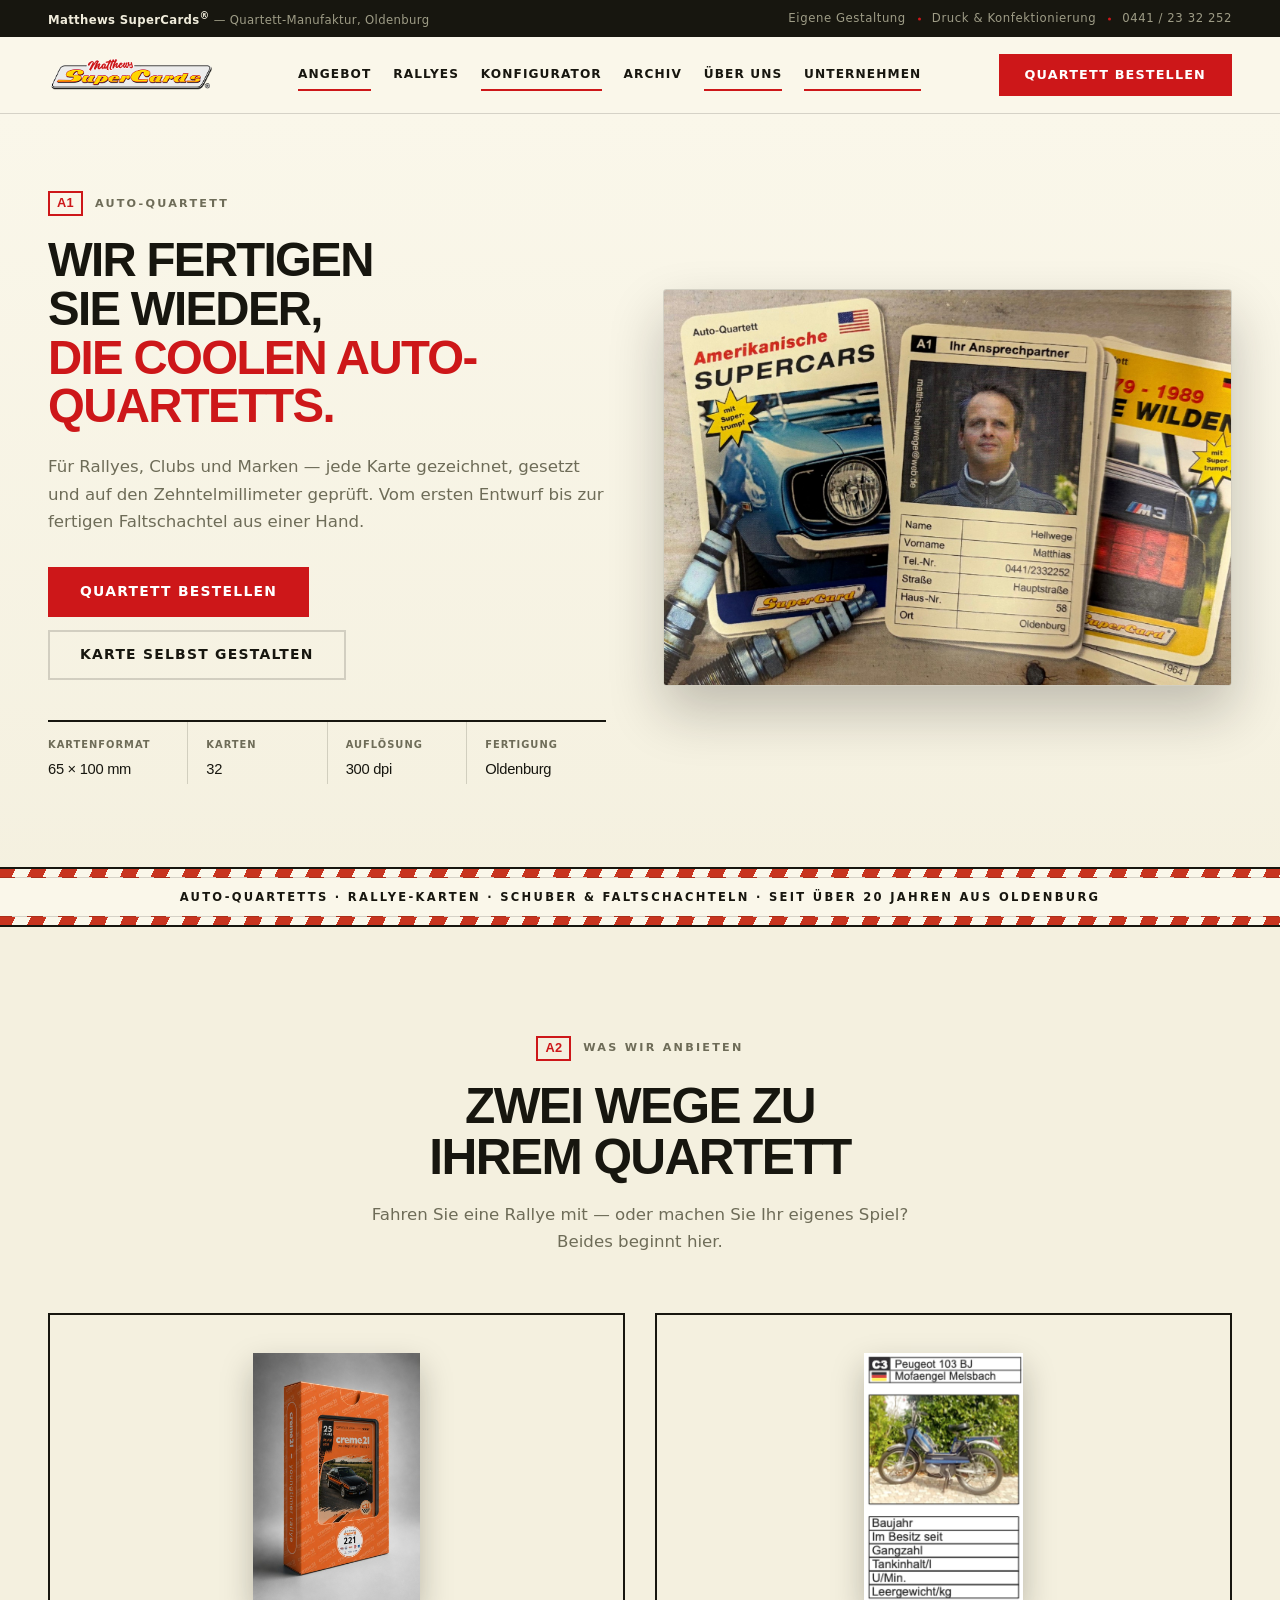
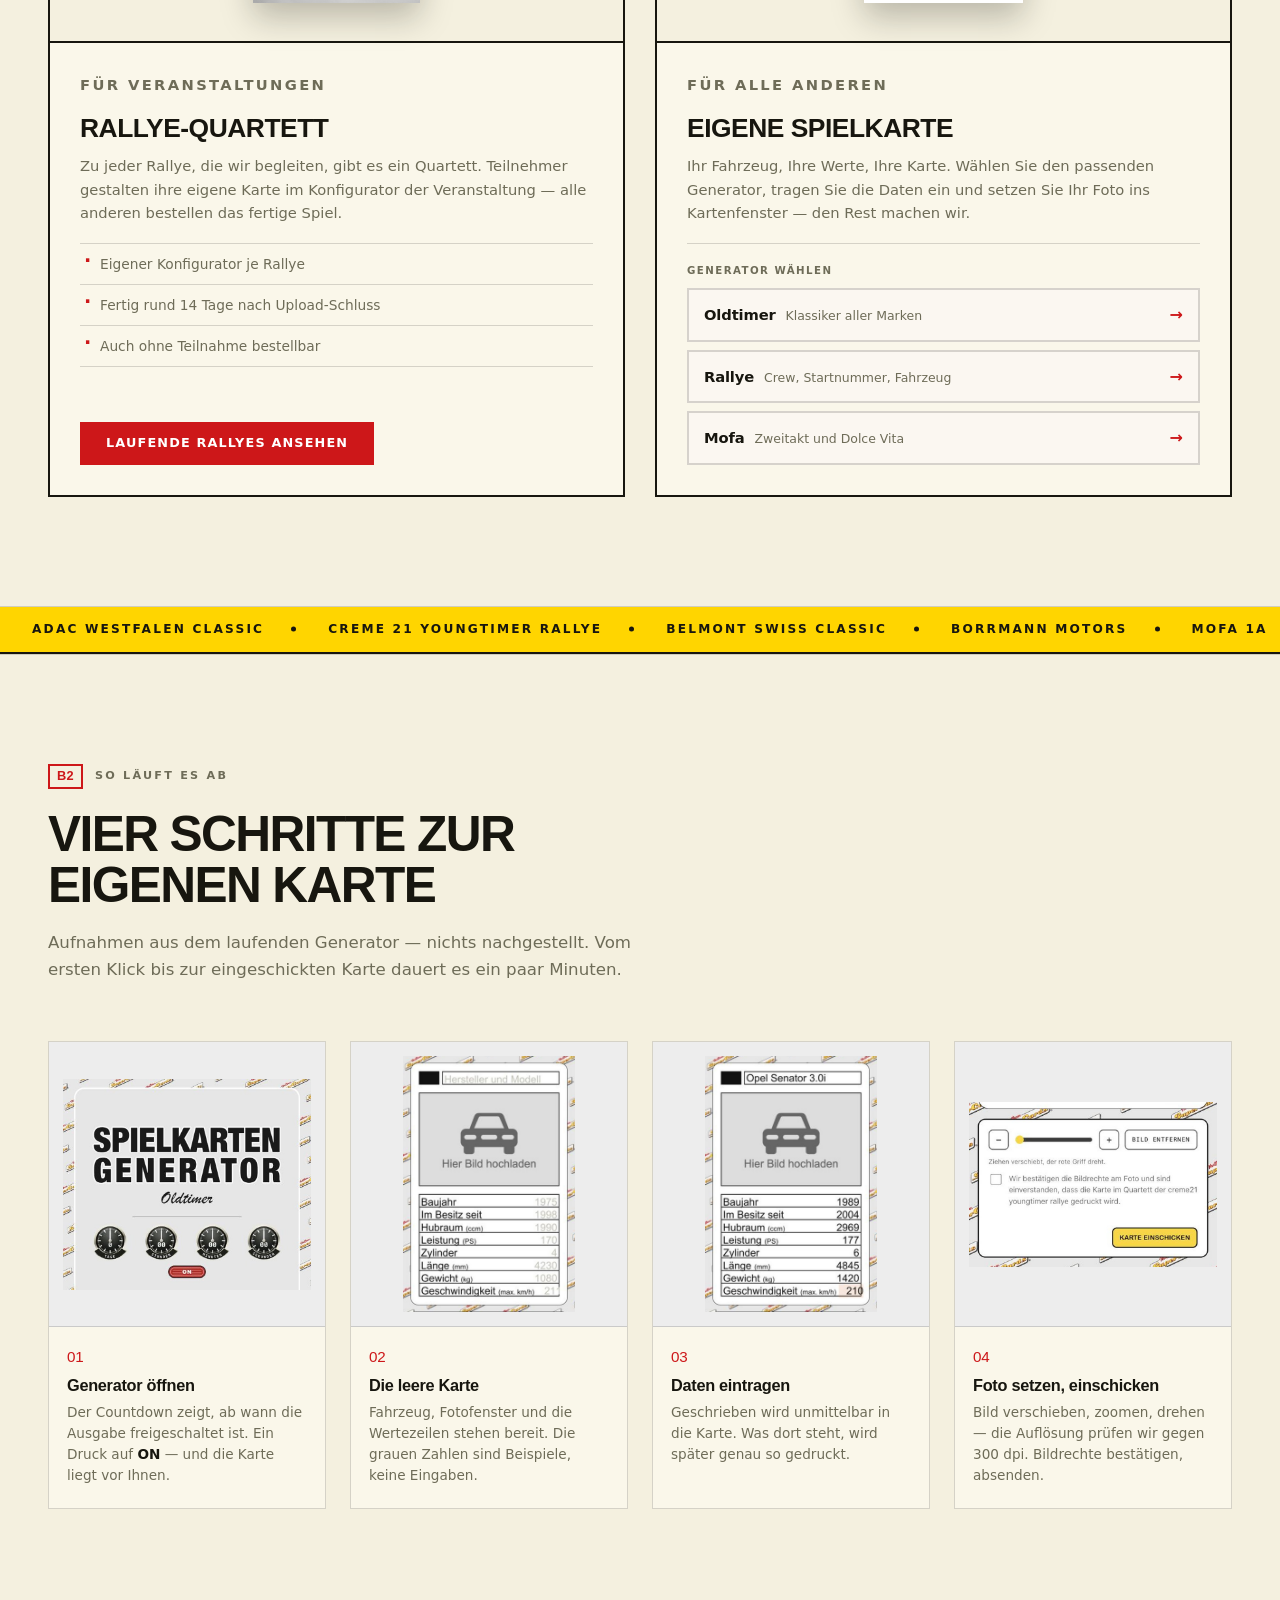
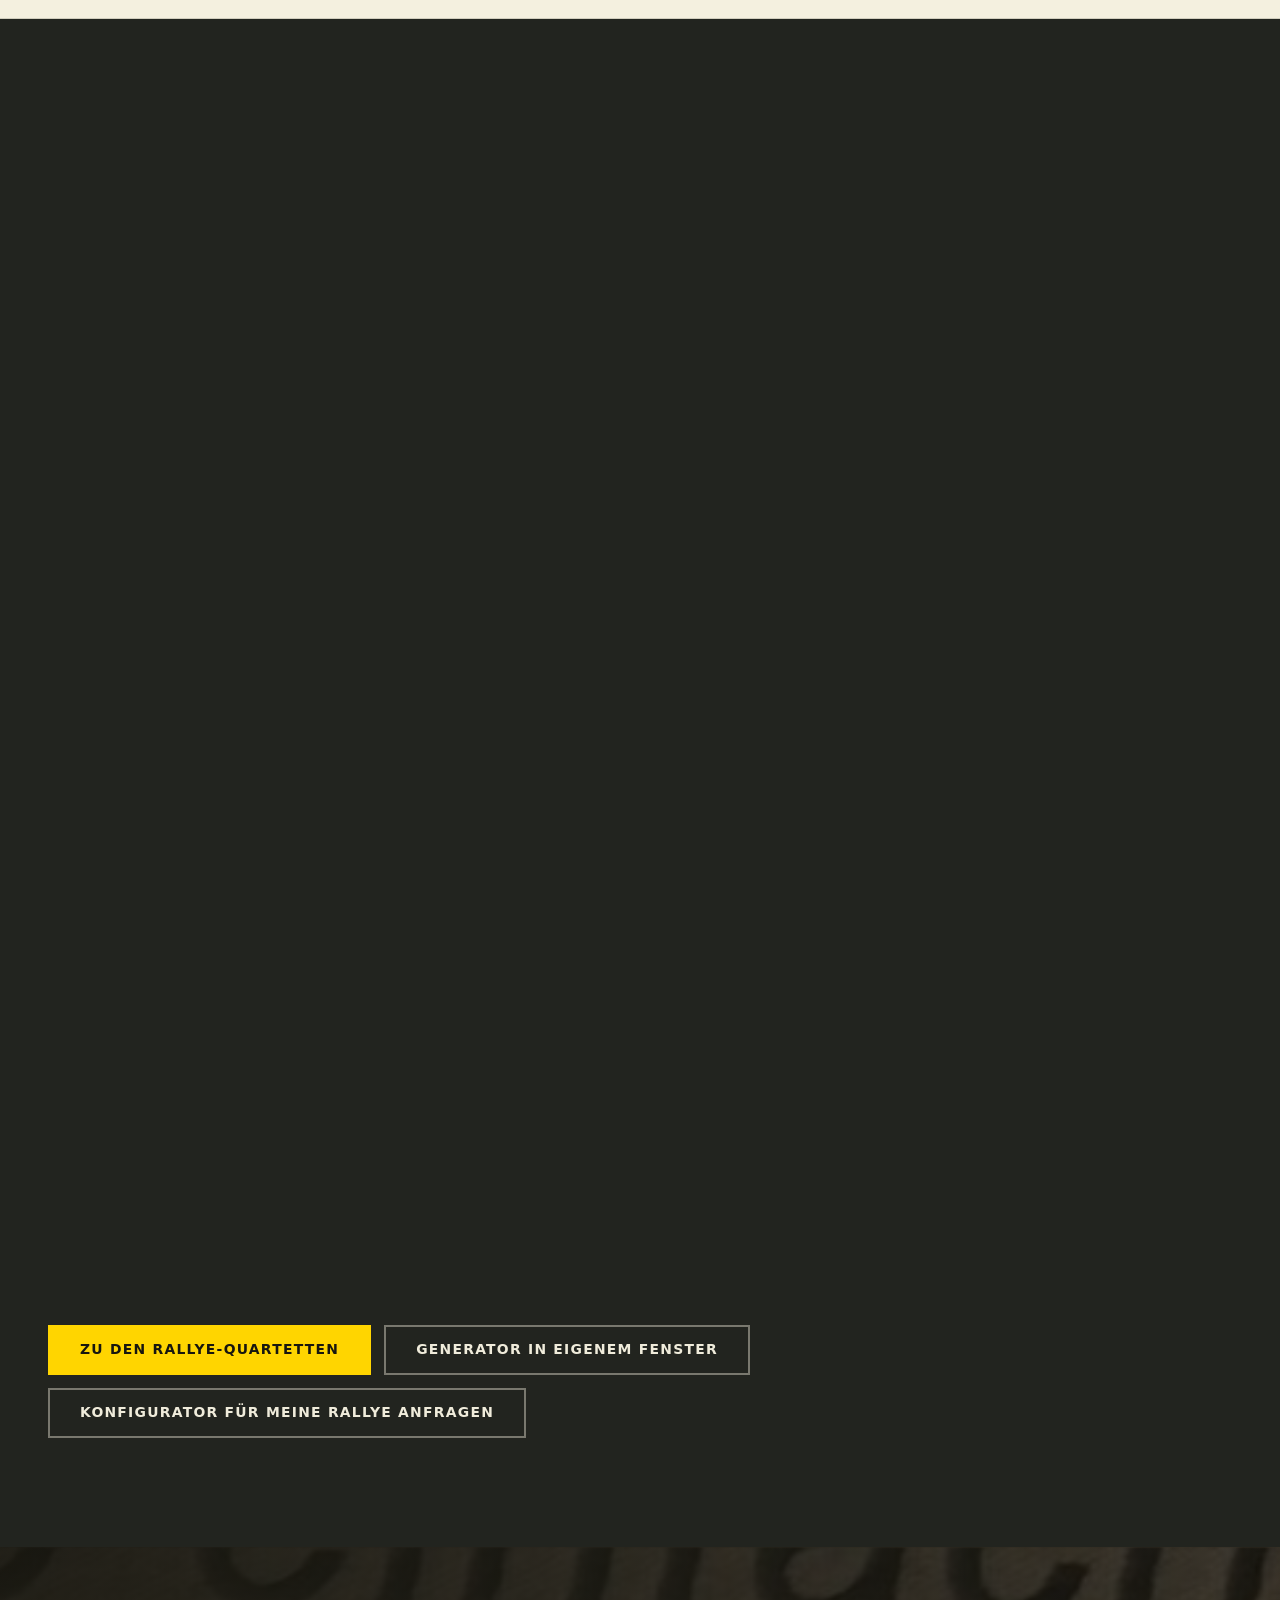
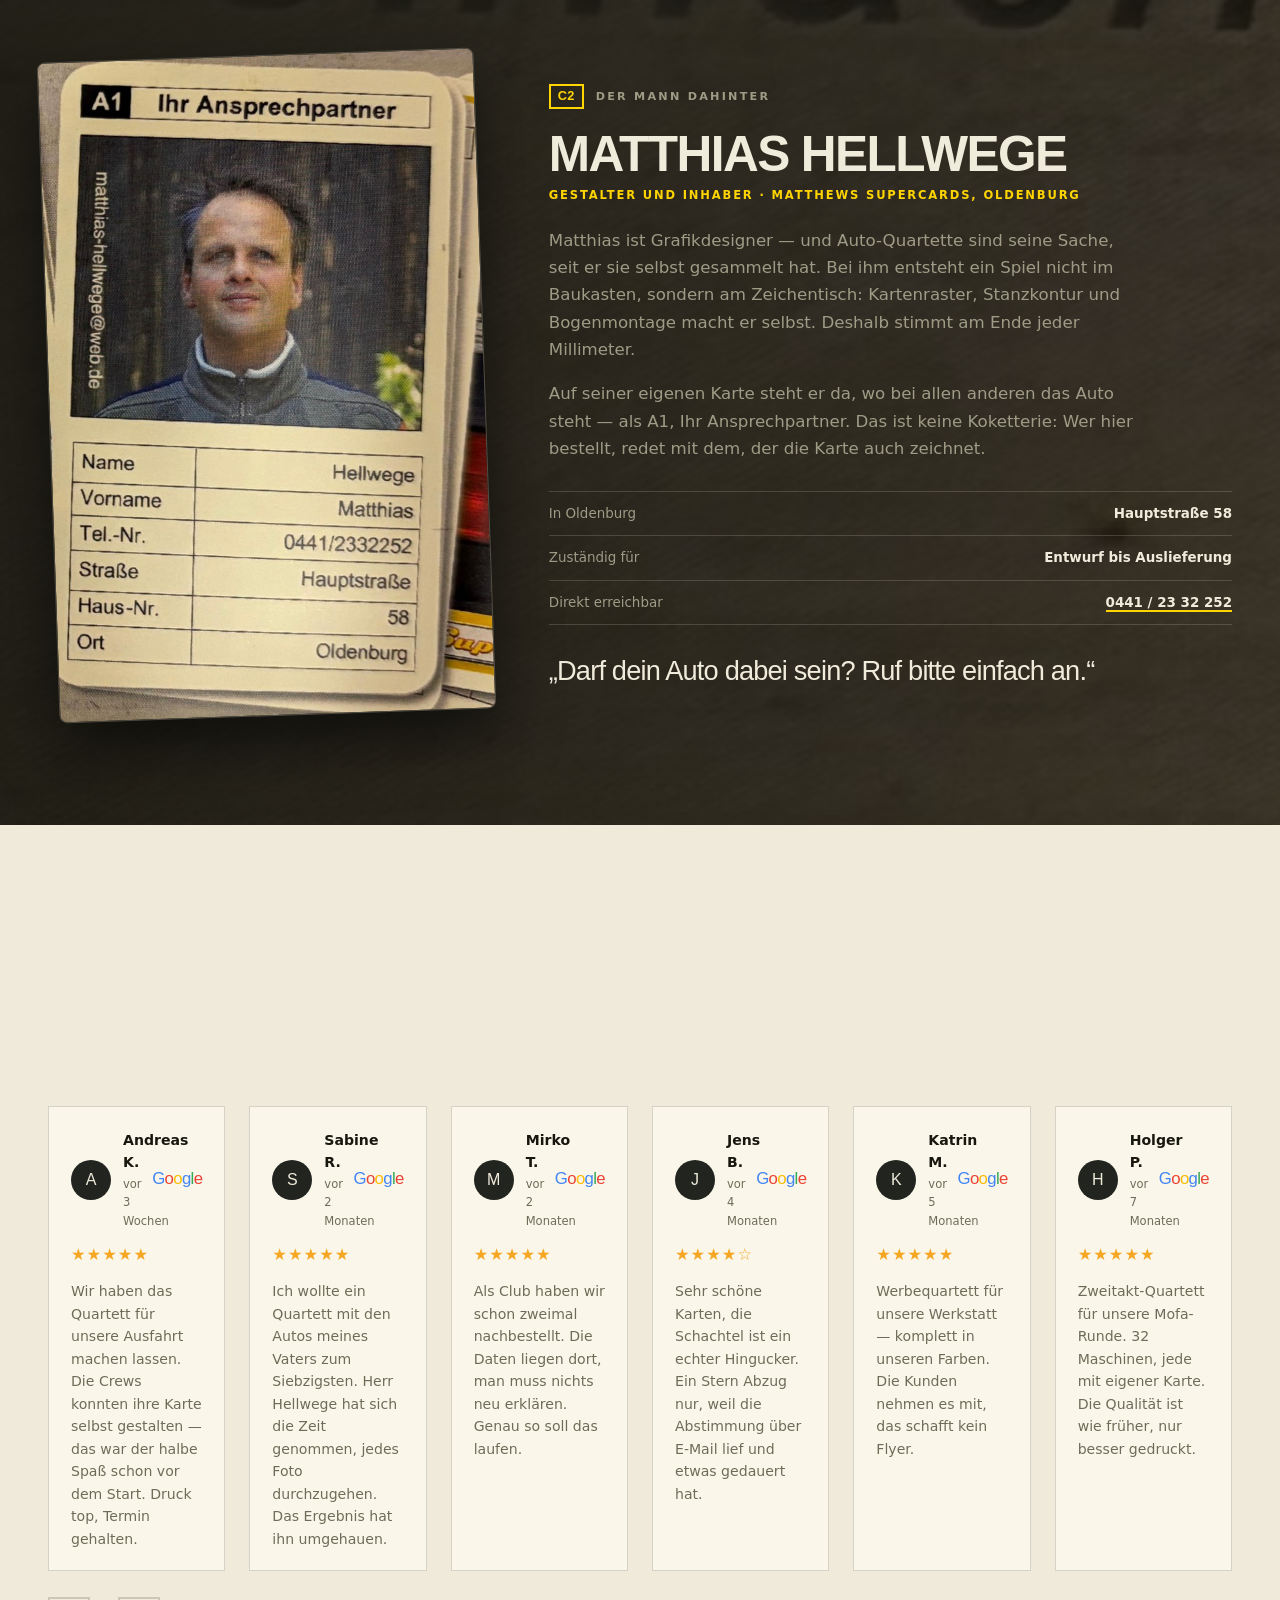
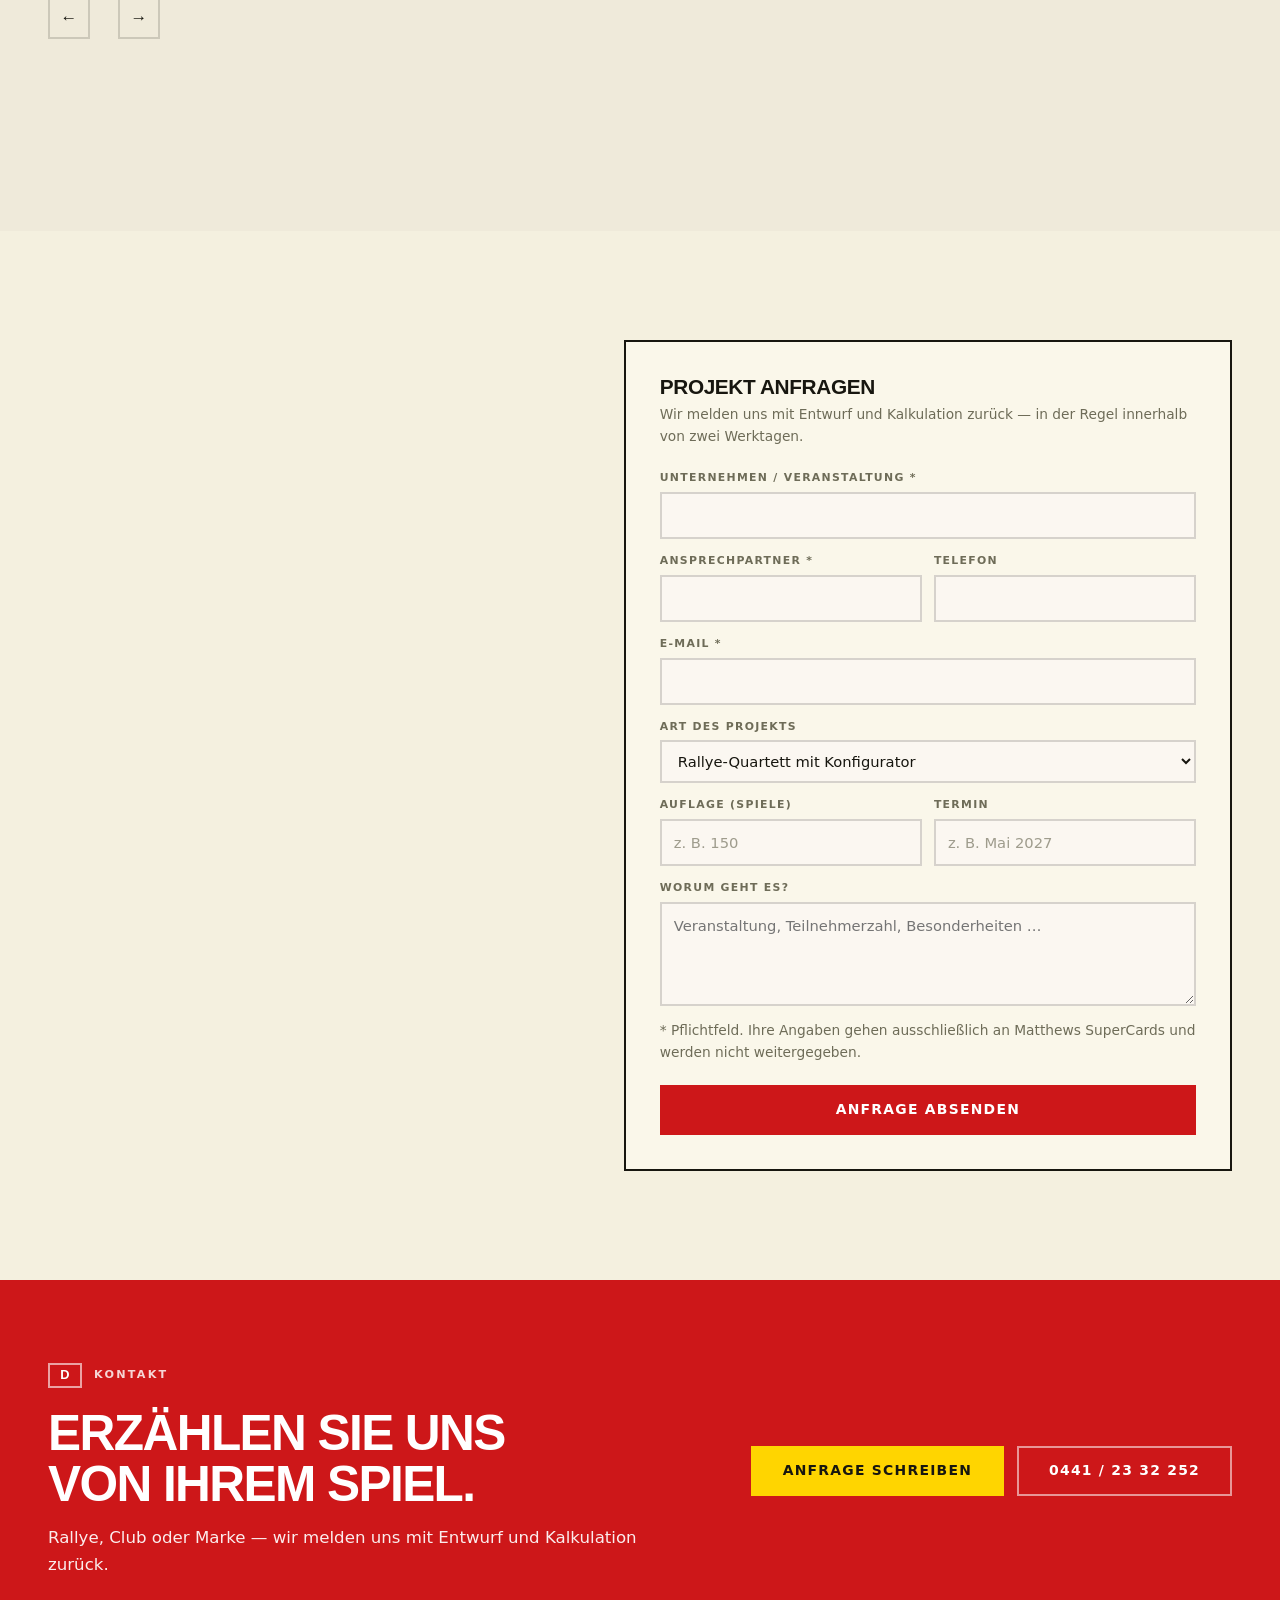
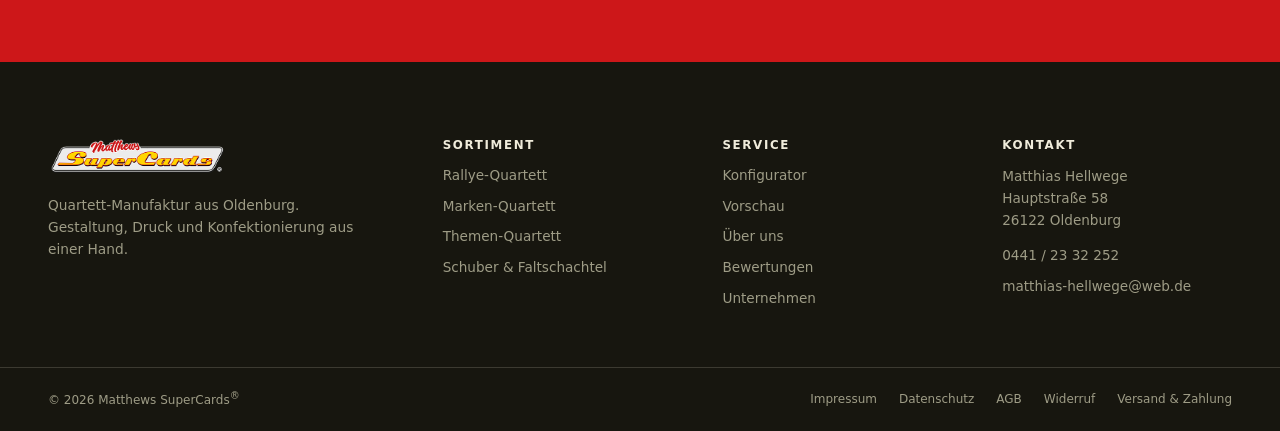
==== website/index.html @ 6e50420e "initial commit" ====
<!doctype html>
<html lang="de">
<head>
<meta charset="utf-8">
<meta name="viewport" content="width=device-width, initial-scale=1">
<title>Matthews SuperCards — Auto-Quartette aus Oldenburg</title>
<meta name="description" content="Individuelle Auto-Quartette für Rallyes, Clubs und Marken. Gestaltet, gedruckt und konfektioniert in Oldenburg — mit Online-Konfigurator für die Teilnehmer.">
<link rel="icon" href="assets/img/favicon.svg" type="image/svg+xml">
<meta name="theme-color" content="#17160F">

<meta property="og:type" content="website">
<meta property="og:locale" content="de_DE">
<meta property="og:site_name" content="Matthews SuperCards">
<meta property="og:title" content="Matthews SuperCards — Auto-Quartette aus Oldenburg">
<meta property="og:description" content="Individuelle Auto-Quartette für Rallyes, Clubs und Marken. Vom Entwurf bis zur Faltschachtel.">
<meta property="og:image" content="assets/img/og-image.jpg">
<meta name="twitter:card" content="summary_large_image">

<link rel="stylesheet" href="assets/css/style.css">
</head>
<body>

<a class="skip" href="#inhalt">Zum Inhalt springen</a>

<!-- ══ Topbar ══ -->
<div class="topbar">
  <div class="wrap topbar__in">
    <p class="topbar__claim"><b>Matthews SuperCards<sup>®</sup></b> — Quartett-Manufaktur, Oldenburg</p>
    <ul class="topbar__meta">
      <li>Eigene Gestaltung</li>
      <li>Druck &amp; Konfektionierung</li>
      <li><a href="tel:+494412332252">0441 / 23 32 252</a></li>
    </ul>
    <a class="topbar__ruf" href="tel:+494412332252">
      <svg viewBox="0 0 24 24" width="15" height="15" aria-hidden="true" fill="currentColor"><path d="M6.6 10.8a15.1 15.1 0 0 0 6.6 6.6l2.2-2.2c.3-.3.7-.4 1-.2 1.2.4 2.4.6 3.6.6.6 0 1 .4 1 1V20c0 .6-.4 1-1 1A17 17 0 0 1 3 4c0-.6.4-1 1-1h3.5c.6 0 1 .4 1 1 0 1.3.2 2.5.6 3.6.1.4 0 .8-.2 1l-2.3 2.2Z"/></svg>
      Anrufen</a>
  </div>
</div>

<!-- ══ Header ══ -->
<header class="head" id="head">
  <div class="wrap head__in">
    <a class="head__logo" href="index.html" aria-label="Matthews SuperCards — Startseite">
      <img src="assets/img/logo.png" alt="Matthews SuperCards" width="504" height="101">
    </a>
    <!-- NAV:START -->
    <nav class="nav" aria-label="Hauptnavigation">
      <a href="index.html#angebot" class="is-cur">Angebot</a>
      <a href="rallyes.html">Rallyes</a>
      <a href="index.html#konfigurator" class="is-cur">Konfigurator</a>
      <a href="archiv.html">Archiv</a>
      <a href="index.html#matthias" class="is-cur">Über uns</a>
      <a href="index.html#unternehmen" class="is-cur">Unternehmen</a>
    </nav>
    <!-- NAV:END -->
    <div class="head__act">
      <a class="btn btn--marke" href="rallyes.html">Quartett bestellen</a>
    </div>
    <button class="burger" id="burger" aria-expanded="false" aria-controls="mobnav" aria-label="Menü öffnen">
      <span></span><span></span><span></span>
    </button>
  </div>
  <!-- MOBNAV:START -->
  <div class="mobnav" id="mobnav" hidden>
    <a href="index.html#angebot" class="is-cur">Angebot</a>
    <a href="rallyes.html">Rallyes</a>
    <a href="index.html#konfigurator" class="is-cur">Konfigurator</a>
    <a href="archiv.html">Archiv</a>
    <a href="index.html#matthias" class="is-cur">Über uns</a>
    <a href="index.html#unternehmen" class="is-cur">Unternehmen</a>
    <a class="btn btn--marke" href="rallyes.html">Quartett bestellen</a>
  </div>
  <!-- MOBNAV:END -->
</header>

<main id="inhalt">

<!-- ══ A1 · Hero ══ -->
<section class="hero">
  <div class="wrap hero__in">
    <div class="hero__copy">
      <p class="tag"><span class="tag__id">A1</span> Auto-Quartett</p>
      <h1>Wir fertigen sie wieder,<br><em>die coolen Auto-Quartetts.</em></h1>
      <p class="lead">
        Für Rallyes, Clubs und Marken — jede Karte gezeichnet, gesetzt und
        auf den Zehntelmillimeter geprüft. Vom ersten Entwurf bis zur
        fertigen Faltschachtel aus einer Hand.
      </p>
      <div class="hero__act" id="heroact">
        <a class="btn btn--marke btn--lg" href="rallyes.html">Quartett bestellen</a>
        <a class="btn btn--ghost btn--lg" href="#konfigurator">Karte selbst gestalten</a>
      </div>
      <dl class="specs">
        <div><dt>Kartenformat</dt><dd>65 × 100 mm</dd></div>
        <div><dt>Karten</dt><dd>32</dd></div>
        <div><dt>Auflösung</dt><dd>300 dpi</dd></div>
        <div><dt>Fertigung</dt><dd>Oldenburg</dd></div>
      </dl>
    </div>

    <figure class="hero__fig">
      <img src="assets/img/flyer-cards.jpg" width="1500" height="1046"
           alt="Drei SuperCards-Quartettkarten auf einer Werkbank: Amerikanische Supercars, die Ansprechpartner-Karte und Die Wilden">
    </figure>
  </div>
  <div class="tape" aria-hidden="true"><span>Auto-Quartetts · Rallye-Karten · Schuber &amp; Faltschachteln · seit über 20 Jahren aus Oldenburg</span></div>
</section>

<!-- ══ A2 · Was wir anbieten ══ -->
<section class="sec wahl" id="angebot">
  <div class="wrap">
    <header class="sec__head sec__head--mitte">
      <p class="tag"><span class="tag__id">A2</span> Was wir anbieten</p>
      <h2>Zwei Wege zu Ihrem Quartett</h2>
      <p class="sec__lead">Fahren Sie eine Rallye mit — oder machen Sie Ihr eigenes Spiel?
        Beides beginnt hier.</p>
    </header>

    <div class="wahl__grid">

      <article class="wahl__weg">
        <div class="wahl__bild"><img src="assets/img/q-creme21.jpg"
          alt="Schuber des Creme 21 Youngtimer-Rallye-Quartetts" loading="lazy"></div>
        <div class="wahl__text">
          <p class="wahl__kind">Für Veranstaltungen</p>
          <h3>Rallye-Quartett</h3>
          <p>Zu jeder Rallye, die wir begleiten, gibt es ein Quartett. Teilnehmer gestalten
             ihre eigene Karte im Konfigurator der Veranstaltung — alle anderen bestellen
             das fertige Spiel.</p>
          <ul class="wahl__punkte">
            <li>Eigener Konfigurator je Rallye</li>
            <li>Fertig rund 14 Tage nach Upload-Schluss</li>
            <li>Auch ohne Teilnahme bestellbar</li>
          </ul>
          <a class="btn btn--marke" href="rallyes.html">Laufende Rallyes ansehen</a>
        </div>
      </article>

      <article class="wahl__weg">
        <div class="wahl__bild"><img src="assets/img/wahl-eigene.jpg"
          alt="Beispielkarte aus dem Generator: Peugeot 103 mit leeren Wertezeilen" loading="lazy"></div>
        <div class="wahl__text">
          <p class="wahl__kind">Für alle anderen</p>
          <h3>Eigene Spielkarte</h3>
          <p>Ihr Fahrzeug, Ihre Werte, Ihre Karte. Wählen Sie den passenden Generator,
             tragen Sie die Daten ein und setzen Sie Ihr Foto ins Kartenfenster — den
             Rest machen wir.</p>

          <div class="wahl__gen">
            <span class="wahl__genTitel">Generator wählen</span>
            <div class="wahl__genListe">
              <a class="gen" href="https://oldtimer-spielkartengenerator.visionwerk.agency/"
                 target="_blank" rel="noopener"><b>Oldtimer</b><span>Klassiker aller Marken</span></a>
              <a class="gen" href="https://ralley-spielkartengenerator.visionwerk.agency/"
                 target="_blank" rel="noopener"><b>Rallye</b><span>Crew, Startnummer, Fahrzeug</span></a>
              <a class="gen" href="https://mofa-spielkartengenerator.visionwerk.agency/"
                 target="_blank" rel="noopener"><b>Mofa</b><span>Zweitakt und Dolce Vita</span></a>
            </div>
          </div>
        </div>
      </article>

    </div>
  </div>
</section>

<!-- ══ Auftraggeber ══ -->
<section class="band" aria-label="Auftraggeber">
  <div class="band__track">
    <ul class="band__row">
      <li>ADAC Westfalen Classic</li><li>Creme 21 Youngtimer Rallye</li><li>Belmont Swiss Classic</li>
      <li>Borrmann Motors</li><li>Mofa 1A</li>
      <li>ADAC Westfalen Classic</li><li>Creme 21 Youngtimer Rallye</li><li>Belmont Swiss Classic</li>
      <li>Borrmann Motors</li><li>Mofa 1A</li>
    </ul>
  </div>
</section>

<!-- ══ B2a · So läuft es ab ══ -->
<section class="sec ablauf" id="ablauf">
  <div class="wrap">
    <header class="sec__head">
      <p class="tag"><span class="tag__id">B2</span> So läuft es ab</p>
      <h2>Vier Schritte zur eigenen Karte</h2>
      <p class="sec__lead">Aufnahmen aus dem laufenden Generator — nichts nachgestellt.
        Vom ersten Klick bis zur eingeschickten Karte dauert es ein paar Minuten.</p>
    </header>
    <ol class="ablauf__liste">
      <li class="ablauf__s">
        <figure><img src="assets/img/schritt-1.jpg" alt="Konfigurator, Schritt 1: Generator öffnen" loading="lazy"></figure>
        <div><span class="ablauf__n">01</span><h3>Generator öffnen</h3><p>Der Countdown zeigt, ab wann die Ausgabe freigeschaltet ist. Ein Druck auf <b>ON</b> — und die Karte liegt vor Ihnen.</p></div>
      </li>
      <li class="ablauf__s">
        <figure><img src="assets/img/schritt-2.jpg" alt="Konfigurator, Schritt 2: Die leere Karte" loading="lazy"></figure>
        <div><span class="ablauf__n">02</span><h3>Die leere Karte</h3><p>Fahrzeug, Fotofenster und die Wertezeilen stehen bereit. Die grauen Zahlen sind Beispiele, keine Eingaben.</p></div>
      </li>
      <li class="ablauf__s">
        <figure><img src="assets/img/schritt-3.jpg" alt="Konfigurator, Schritt 3: Daten eintragen" loading="lazy"></figure>
        <div><span class="ablauf__n">03</span><h3>Daten eintragen</h3><p>Geschrieben wird unmittelbar in die Karte. Was dort steht, wird später genau so gedruckt.</p></div>
      </li>
      <li class="ablauf__s">
        <figure><img src="assets/img/schritt-4.jpg" alt="Konfigurator, Schritt 4: Foto setzen, einschicken" loading="lazy"></figure>
        <div><span class="ablauf__n">04</span><h3>Foto setzen, einschicken</h3><p>Bild verschieben, zoomen, drehen — die Auflösung prüfen wir gegen 300 dpi. Bildrechte bestätigen, absenden.</p></div>
      </li>
    </ol>
  </div>
</section>

<!-- ══ B2 · Konfiguratoren, eingebettet ══ -->
<section class="sec sec--dark konf" id="konfigurator">
  <div class="wrap">
    <header class="sec__head sec__head--light">
      <p class="tag tag--light"><span class="tag__id">B2</span> Online-Konfigurator</p>
      <h2>Karte gestalten — direkt hier</h2>
      <p class="sec__lead sec__lead--light">
        Drei Generatoren stehen offen — für Oldtimer, für Rallye-Crews und für Mofas.
        Daten direkt in die Karte eintragen, Foto ins Kartenfenster setzen, absenden.
        Für Veranstaltungen bauen wir zusätzlich einen Konfigurator im Design der
        jeweiligen Rallye.
      </p>
    </header>

    <div class="konf__tabs" role="tablist" aria-label="Generatoren">
      <button role="tab" id="tab-oldtimer" aria-controls="panel-oldtimer" aria-selected="true" class="konf__tab is-on">
        <b>Oldtimer</b><span>Klassiker aller Marken</span>
      </button>
      <button role="tab" id="tab-rallye" aria-controls="panel-rallye" aria-selected="false" class="konf__tab">
        <b>Rallye</b><span>Crew, Startnummer, Fahrzeug</span>
      </button>
      <button role="tab" id="tab-mofa" aria-controls="panel-mofa" aria-selected="false" class="konf__tab">
        <b>Mofa</b><span>Zweitakt und Dolce Vita</span>
      </button>
    </div>

    <div class="konf__frames">
      <div role="tabpanel" id="panel-oldtimer" aria-labelledby="tab-oldtimer" class="konf__panel is-on">
        <div class="konf__screen" data-src="https://oldtimer-spielkartengenerator.visionwerk.agency/">
          <noscript><a href="https://oldtimer-spielkartengenerator.visionwerk.agency/">Oldtimer-Generator öffnen</a></noscript>
        </div>
      </div>
      <div role="tabpanel" id="panel-rallye" aria-labelledby="tab-rallye" class="konf__panel" hidden>
        <div class="konf__screen" data-src="https://ralley-spielkartengenerator.visionwerk.agency/">
          <noscript><a href="https://ralley-spielkartengenerator.visionwerk.agency/">Rallye-Generator öffnen</a></noscript>
        </div>
      </div>
      <div role="tabpanel" id="panel-mofa" aria-labelledby="tab-mofa" class="konf__panel" hidden>
        <div class="konf__screen" data-src="https://mofa-spielkartengenerator.visionwerk.agency/">
          <noscript><a href="https://mofa-spielkartengenerator.visionwerk.agency/">Mofa-Generator öffnen</a></noscript>
        </div>
      </div>
    </div>

    <div class="konf__act">
      <a class="btn btn--gelb btn--lg" href="rallyes.html">Zu den Rallye-Quartetten</a>
      <a class="btn btn--line btn--lg" id="konf-direkt"
         href="https://oldtimer-spielkartengenerator.visionwerk.agency/"
         target="_blank" rel="noopener">Generator in eigenem Fenster</a>
      <a class="btn btn--line btn--lg" href="#unternehmen">Konfigurator für meine Rallye anfragen</a>
    </div>
  </div>
</section>

<!-- ══ C2 · Matthias Hellwege ══ -->
<section class="sec sec--holz matthias" id="matthias">
  <div class="wrap matthias__in">
    <figure class="matthias__card">
      <img src="assets/img/card-matthias.jpg" width="620" height="940"
           alt="Quartettkarte „A1 · Ihr Ansprechpartner" mit Matthias Hellwege">
    </figure>

    <div class="matthias__copy">
      <p class="tag tag--light"><span class="tag__id">C2</span> Der Mann dahinter</p>
      <h2>Matthias Hellwege</h2>
      <p class="matthias__rolle">Gestalter und Inhaber · Matthews SuperCards, Oldenburg</p>

      <p class="sec__lead sec__lead--light">
        Matthias ist Grafikdesigner — und Auto-Quartette sind seine Sache, seit er
        sie selbst gesammelt hat. Bei ihm entsteht ein Spiel nicht im Baukasten,
        sondern am Zeichentisch: Kartenraster, Stanzkontur und Bogenmontage macht
        er selbst. Deshalb stimmt am Ende jeder Millimeter.
      </p>

      <p class="sec__lead sec__lead--light">
        Auf seiner eigenen Karte steht er da, wo bei allen anderen das Auto steht —
        als A1, Ihr Ansprechpartner. Das ist keine Koketterie: Wer hier bestellt,
        redet mit dem, der die Karte auch zeichnet.
      </p>

      <ul class="matthias__facts">
        <li><span>In Oldenburg</span><b>Hauptstraße 58</b></li>
        <li><span>Zuständig für</span><b>Entwurf bis Auslieferung</b></li>
        <li><span>Direkt erreichbar</span><b><a href="tel:+494412332252">0441 / 23 32 252</a></b></li>
      </ul>

      <blockquote class="matthias__quote">
        <p>„Darf dein Auto dabei sein? Ruf bitte einfach an.“</p>
      </blockquote>
    </div>
  </div>
</section>

<!-- ══ C3 · Google-Bewertungen ══ -->
<section class="sec bew" id="bewertungen">
  <div class="wrap">
    <header class="sec__head bew__head">
      <div>
        <p class="tag"><span class="tag__id">C3</span> Bewertungen</p>
        <h2>Was Kunden bei Google schreiben</h2>
      </div>
      <div class="bew__score">
        <b class="bew__num" data-gsc-rating>—</b>
        <span class="stars" data-gsc-stars aria-hidden="true"></span>
        <span class="bew__meta"><span data-gsc-count>0</span> Google-Rezensionen</span>
      </div>
    </header>

    <!-- TODO Kunde: Rezensionen sind PLATZHALTER (siehe assets/js/main.js).
         Vor dem Livegang über die Google-Places-API mit dem echten
         Unternehmensprofil verbinden. -->
    <div class="karussell" id="rezkarussell">
      <div class="karussell__spur" data-gsc-list role="group" aria-label="Kundenrezensionen"></div>
      <div class="karussell__steuer">
        <button class="karussell__pf" data-weiter="-1" aria-label="Vorherige Rezensionen">&larr;</button>
        <div class="karussell__punkte" aria-hidden="true"></div>
        <button class="karussell__pf" data-weiter="1" aria-label="Weitere Rezensionen">&rarr;</button>
      </div>
    </div>

    <div class="bew__cta">
      <a class="btn btn--ghost" href="archiv.html">Alle Quartette im Archiv</a>
      <!-- TODO Kunde: Link auf das eigene Google-Unternehmensprofil setzen. -->
      <a class="btn btn--ghost" href="#" rel="noopener">Alle Rezensionen bei Google</a>
      <a class="btn btn--marke" href="#kontakt">Selbst ein Quartett bestellen</a>
    </div>
  </div>
</section>

<!-- ══ D1 · Für Unternehmen & Veranstalter ══ -->
<section class="sec b2b" id="unternehmen">
  <div class="wrap b2b__in">

    <div class="b2b__copy">
      <p class="tag"><span class="tag__id">D1</span> Für Unternehmen</p>
      <h2>Rallye, Club oder Marke?</h2>
      <p class="sec__lead">
        Sie richten eine Ausfahrt aus, führen einen Club oder suchen ein Werbemittel,
        das nicht in der Schublade landet? Wir übernehmen das Ganze — Gestaltung,
        Konfigurator für Ihre Teilnehmer, Druck und Konfektionierung.
      </p>

      <ul class="b2b__nutzen">
        <li><span>01</span><span><b>Ein Konfigurator im Design Ihrer Veranstaltung</b>
          <p>Ihre Teilnehmer tragen ihre Daten selbst ein. Sie bekommen die fertigen
             Karten und die Teilnehmerliste als CSV und XLSX.</p></span></li>
        <li><span>02</span><span><b>Ein Ansprechpartner von Entwurf bis Auslieferung</b>
          <p>Kein Agenturapparat. Sie reden mit dem, der die Karte auch zeichnet.</p></span></li>
        <li><span>03</span><span><b>Termingerecht zur Veranstaltung</b>
          <p>Nennen Sie uns den Starttag — wir rechnen rückwärts und sagen Ihnen,
             bis wann wir was brauchen.</p></span></li>
        <li><span>04</span><span><b>Nachauflage jederzeit</b>
          <p>Die Druckdaten bleiben bei uns. Nachbestellen geht ohne neue Gestaltung.</p></span></li>
      </ul>
    </div>

    <!-- TODO Kunde: Das Formular öffnet derzeit eine vorbereitete E-Mail. Für den
         Livebetrieb einen Server-Endpunkt mit Spam-Schutz anbinden — siehe README. -->
    <form class="b2b__form" id="b2bform" novalidate>
      <h3>Projekt anfragen</h3>
      <p>Wir melden uns mit Entwurf und Kalkulation zurück — in der Regel innerhalb von zwei Werktagen.</p>

      <div class="b2b__reihe">
        <label class="vfeld"><span>Unternehmen / Veranstaltung *</span>
          <input type="text" name="firma" required maxlength="80"></label>
      </div>
      <div class="b2b__reihe">
        <label class="vfeld"><span>Ansprechpartner *</span>
          <input type="text" name="name" required maxlength="60"></label>
        <label class="vfeld"><span>Telefon</span>
          <input type="text" name="telefon" maxlength="30" inputmode="tel"></label>
      </div>
      <div class="b2b__reihe">
        <label class="vfeld"><span>E-Mail *</span>
          <input type="text" name="email" required maxlength="80" inputmode="email"></label>
      </div>
      <div class="b2b__reihe">
        <label class="vfeld"><span>Art des Projekts</span>
          <select name="art">
            <option>Rallye-Quartett mit Konfigurator</option>
            <option>Marken-/Werbequartett</option>
            <option>Themen-Quartett für Club oder Sammlung</option>
            <option>Nur Verpackung (Schuber, Faltschachtel)</option>
            <option>Noch offen — bitte beraten</option>
          </select></label>
      </div>
      <div class="b2b__reihe">
        <label class="vfeld"><span>Auflage (Spiele)</span>
          <input type="text" name="auflage" maxlength="8" inputmode="numeric" placeholder="z. B. 150"></label>
        <label class="vfeld"><span>Termin</span>
          <input type="text" name="termin" maxlength="30" placeholder="z. B. Mai 2027"></label>
      </div>
      <div class="b2b__reihe">
        <label class="vfeld"><span>Worum geht es?</span>
          <textarea name="nachricht" maxlength="1200" placeholder="Veranstaltung, Teilnehmerzahl, Besonderheiten …"></textarea></label>
      </div>

      <p class="b2b__pflicht">* Pflichtfeld. Ihre Angaben gehen ausschließlich an
        Matthews SuperCards und werden nicht weitergegeben.</p>
      <button type="submit" class="btn btn--marke btn--lg">Anfrage absenden</button>
      <p class="b2b__status" id="b2bstatus" hidden></p>
    </form>

  </div>
</section>

<!-- ══ D · CTA ══ -->
<section class="cta" id="kontakt">
  <div class="wrap cta__in">
    <div>
      <p class="tag tag--light"><span class="tag__id">D</span> Kontakt</p>
      <h2>Erzählen Sie uns von Ihrem Spiel.</h2>
      <p class="sec__lead sec__lead--light">
        Rallye, Club oder Marke — wir melden uns mit Entwurf und Kalkulation zurück.
      </p>
    </div>
    <div class="cta__act">
      <a class="btn btn--gelb btn--lg" href="mailto:matthias-hellwege@web.de">Anfrage schreiben</a>
      <a class="btn btn--line btn--lg" href="tel:+494412332252">0441 / 23 32 252</a>
    </div>
  </div>
</section>

</main>

<!-- Feste Aktionsleiste, erscheint auf dem Telefon nach dem Hero -->
<div class="rufleiste" id="rufleiste" hidden>
  <a class="rufleiste__ruf" href="tel:+494412332252">
    <svg viewBox="0 0 24 24" width="17" height="17" aria-hidden="true" fill="currentColor"><path d="M6.6 10.8a15.1 15.1 0 0 0 6.6 6.6l2.2-2.2c.3-.3.7-.4 1-.2 1.2.4 2.4.6 3.6.6.6 0 1 .4 1 1V20c0 .6-.4 1-1 1A17 17 0 0 1 3 4c0-.6.4-1 1-1h3.5c.6 0 1 .4 1 1 0 1.3.2 2.5.6 3.6.1.4 0 .8-.2 1l-2.3 2.2Z"/></svg>
    Anrufen</a>
  <a class="rufleiste__tun" href="rallyes.html">Quartett bestellen</a>
</div>

<!-- ══ Footer ══ -->
<footer class="foot">
  <div class="wrap foot__in">
    <div class="foot__brand">
      <img src="assets/img/logo.png" alt="Matthews SuperCards" width="504" height="101">
      <p>Quartett-Manufaktur aus Oldenburg.<br>Gestaltung, Druck und Konfektionierung aus einer Hand.</p>
    </div>
    <nav class="foot__col" aria-label="Sortiment">
      <h4>Sortiment</h4>
      <a href="#angebot">Rallye-Quartett</a>
      <a href="#angebot">Marken-Quartett</a>
      <a href="#angebot">Themen-Quartett</a>
      <a href="#angebot">Schuber &amp; Faltschachtel</a>
    </nav>
    <nav class="foot__col" aria-label="Service">
      <h4>Service</h4>
      <a href="#konfigurator">Konfigurator</a>
      <a href="#ablauf">Vorschau</a>
      <a href="#matthias">Über uns</a>
      <a href="#bewertungen">Bewertungen</a>
      <a href="#unternehmen">Unternehmen</a>
    </nav>
    <div class="foot__col">
      <h4>Kontakt</h4>
      <p>Matthias Hellwege<br>Hauptstraße 58<br>26122 Oldenburg</p>
      <a href="tel:+494412332252">0441 / 23 32 252</a>
      <a href="mailto:matthias-hellwege@web.de">matthias-hellwege@web.de</a>
    </div>
  </div>
  <div class="wrap foot__legal">
    <p>© <span id="jahr">2026</span> Matthews SuperCards<sup>®</sup></p>
    <nav aria-label="Rechtliches">
      <a href="#">Impressum</a><a href="#">Datenschutz</a><a href="#">AGB</a><a href="#">Widerruf</a><a href="#">Versand &amp; Zahlung</a>
    </nav>
  </div>
</footer>

<script src="assets/js/main.js"></script>
</body>
</html>
---- website/assets/css/style.css ----
/* ═══════════════════════════════════════════════════════════════
   Matthews SuperCards — Startseite

   Farben und Schriften sind aus den bestehenden Konfiguratoren
   (creme21-app / adac-app) übernommen, damit Shop und Konfigurator
   als ein Auftritt wirken. --marke ist die austauschbare Marken-
   farbe; für den Shop selbst ist das Rot aus dem SuperCards-Logo.
   Karten- und Werkbankfarben stammen aus dem Flyer.
   ═══════════════════════════════════════════════════════════════ */

:root{
  /* — aus creme21-frontend.html — */
  --paper:      #EFEADA;
  --surface:    #FAF7EA;
  --surface-2:  #F4F0DF;
  --feld:       #FBF7F1;
  --ink:        #17160F;
  --muted:      #6E6C58;
  --line:       rgba(23,22,15,.16);
  --line-hard:  rgba(23,22,15,.55);
  --asphalt:    #22241F;
  --signal:     #C8341F;
  --tanne:      #0E4A2B;
  --fehler:     #C4161B;

  /* — Hausmarke: Logo Matthews SuperCards — */
  --marke:      #CD1719;
  --marke-d:    #A81114;
  --gelb:       #FFD500;

  /* — aus dem Flyer — */
  --navy:       #101A3D;   /* SuperCard-Balken auf der Karte */
  --karte:      #F3E9C8;   /* Kartenfläche */
  --holz:       #8C7A65;   /* Werkbank */
  --holz-dk:    #55493B;

  --ink-inv:    #F0ECDB;
  --muted-inv:  #9E9C86;
  --line-inv:   rgba(240,236,219,.17);

  --f-disp: "Arial Black","Helvetica Neue",Helvetica,Arial,system-ui,sans-serif;
  --f-body: system-ui,-apple-system,"Segoe UI",Roboto,Helvetica,Arial,sans-serif;
  --f-mono: ui-monospace,"SF Mono",Menlo,Consolas,"Roboto Mono",monospace;

  --wrap: 1280px;
  --pad: clamp(20px,4vw,48px);
  --sec-y: clamp(68px,8.5vw,124px);
  --fx: cubic-bezier(.22,.75,.28,1);
  color-scheme: light;
}

*,*::before,*::after{ box-sizing:border-box }
html{ -webkit-text-size-adjust:100%; scroll-behavior:smooth; scroll-padding-top:96px }
@media (prefers-reduced-motion:reduce){ html{ scroll-behavior:auto } }

body{
  margin:0; background:var(--paper); color:var(--ink);
  font-family:var(--f-body); font-size:16px; line-height:1.6;
  font-variant-numeric:tabular-nums; -webkit-font-smoothing:antialiased;
}
img{ max-width:100%; height:auto; display:block }
a{ color:inherit }
[hidden]{ display:none !important }

.wrap{ width:100%; max-width:var(--wrap); margin-inline:auto; padding-inline:var(--pad) }
.sr{ position:absolute; width:1px; height:1px; overflow:hidden; clip:rect(0 0 0 0); white-space:nowrap }
.skip{ position:absolute; left:-9999px; top:0; z-index:200; background:var(--gelb); color:var(--ink); padding:12px 20px; font-weight:700 }
.skip:focus{ left:0 }
:where(a,button,input,summary,[role=tab]):focus-visible{ outline:3px solid var(--gelb); outline-offset:3px; border-radius:2px }

/* ── Typografie ─────────────────────────────────────────────── */

h1,h2,h3,h4{ margin:0; font-family:var(--f-disp); font-weight:900; line-height:1.03;
  letter-spacing:-.028em; text-wrap:balance }
h1{ font-size:clamp(1.85rem,3.7vw,3.05rem); letter-spacing:-.035em; text-transform:uppercase }
h1 em{ font-style:normal; color:var(--marke) }
h2{ font-size:clamp(1.9rem,4vw,3.1rem); letter-spacing:-.032em; text-transform:uppercase }
h3{ font-size:1.16rem; letter-spacing:-.018em }
h4{ font-family:var(--f-body); font-size:.74rem; letter-spacing:.14em; text-transform:uppercase; font-weight:800 }

p{ margin:0 0 1em } p:last-child{ margin-bottom:0 }
.lead,.sec__lead{ font-size:clamp(1rem,1.3vw,1.12rem); line-height:1.65; color:var(--muted); max-width:56ch }
.sec__lead--light{ color:var(--muted-inv) }
.lead{ margin-top:22px }

.tag{ display:flex; align-items:center; gap:12px; margin:0 0 20px;
  font-size:.7rem; font-weight:800; letter-spacing:.2em; text-transform:uppercase; color:var(--muted) }
.tag__id{ display:grid; place-items:center; min-width:34px; height:25px; padding:0 7px;
  border:2px solid var(--marke); color:var(--marke); font-family:var(--f-disp); font-size:.8rem; letter-spacing:.02em }
.tag--light{ color:var(--muted-inv) }
.tag--light .tag__id{ color:var(--gelb); border-color:var(--gelb) }

/* ── Buttons ────────────────────────────────────────────────── */

.btn{ --bg:var(--ink); --fg:var(--paper); --bd:var(--ink);
  display:inline-flex; align-items:center; justify-content:center; gap:9px;
  padding:13px 24px; border:2px solid var(--bd); background:var(--bg); color:var(--fg);
  font:800 .8rem/1 var(--f-body); letter-spacing:.09em; text-transform:uppercase;
  text-decoration:none; cursor:pointer; white-space:nowrap;
  transition:transform .18s var(--fx), background-color .18s, color .18s, border-color .18s }
.btn:hover{ transform:translateY(-2px) }
.btn:active{ transform:none }
.btn--lg{ padding:16px 30px; font-size:.87rem }
.btn--marke{ --bg:var(--marke); --bd:var(--marke); --fg:#fff }
.btn--marke:hover{ --bg:var(--marke-d); --bd:var(--marke-d) }
.btn--gelb{ --bg:var(--gelb); --bd:var(--gelb); --fg:var(--ink) }
.btn--gelb:hover{ --bg:#ffe04a; --bd:#ffe04a }
.btn--dark{ --bg:var(--ink); --bd:var(--ink); --fg:var(--paper) }
.btn--line{ --bg:transparent; --bd:rgba(240,236,219,.42); --fg:var(--ink-inv) }
.btn--line:hover{ --bd:var(--ink-inv); --bg:var(--ink-inv); --fg:var(--ink) }
.btn--ghost{ --bg:transparent; --bd:var(--line); --fg:var(--ink) }
.btn--ghost:hover{ --bd:var(--ink) }
@media (max-width:680px){ .btn{ white-space:normal; text-align:center; line-height:1.3 } .btn--lg{ padding:14px 20px } }

/* ── Absperrband (aus den Konfiguratoren) ───────────────────── */

.tape{
  position:relative; background:var(--surface); border-block:2px solid var(--ink);
}
/* Warnstreifen nur als Ränder, damit die Schrift dazwischen lesbar bleibt */
.tape::before,.tape::after{
  content:''; position:absolute; left:0; right:0; height:9px;
  background:repeating-linear-gradient(115deg,
    var(--signal) 0 14px, var(--surface) 14px 28px);
}
.tape::before{ top:0; border-bottom:1px solid var(--line) }
.tape::after{ bottom:0; border-top:1px solid var(--line) }
.tape span{
  display:block; padding:20px var(--pad); text-align:center;
  font:800 .72rem/1.4 var(--f-body); letter-spacing:.2em; text-transform:uppercase;
  color:var(--ink);
}

/* ── Topbar / Header ────────────────────────────────────────── */

.topbar{ background:var(--ink); color:var(--muted-inv); font-size:.73rem }
.topbar__in{ display:flex; align-items:center; justify-content:space-between; gap:20px; min-height:37px; flex-wrap:wrap }
.topbar__claim{ margin:0; letter-spacing:.03em } .topbar__claim b{ color:var(--ink-inv) }
.topbar__meta{ display:flex; gap:26px; margin:0; padding:0; list-style:none }
.topbar__meta li{ position:relative; letter-spacing:.05em }
.topbar__meta li+li::before{ content:''; position:absolute; left:-14px; top:50%;
  width:3px; height:3px; background:var(--marke); border-radius:50%; transform:translateY(-50%) }
.topbar__meta a{ text-decoration:none } .topbar__meta a:hover{ color:var(--gelb) }
@media (max-width:800px){ .topbar__meta li:not(:last-child){ display:none } .topbar__meta li::before{ display:none } }

.head{ position:sticky; top:0; z-index:100; background:var(--surface);
  border-bottom:1px solid var(--line); transition:box-shadow .25s }
.head.is-stuck{ box-shadow:0 10px 30px rgba(23,22,15,.13) }
.head__in{ display:flex; align-items:center; gap:clamp(16px,2vw,34px); min-height:76px }
.head__logo{ flex:none; line-height:0 } .head__logo img{ width:clamp(146px,13.5vw,180px) }
.nav{ display:flex; gap:clamp(14px,1.7vw,26px); margin-inline:auto }
.nav a{ position:relative; padding:6px 0; text-decoration:none; font-size:.76rem; font-weight:800;
  letter-spacing:.09em; text-transform:uppercase; white-space:nowrap }
.nav a::after{ content:''; position:absolute; left:0; bottom:0; width:0; height:2px;
  background:var(--marke); transition:width .22s var(--fx) }
.nav a:hover::after,.nav a.is-cur::after{ width:100% }
.head__act{ display:flex; gap:10px; flex:none }
.head__act .btn--ghost{ --fg:var(--ink) }


.burger{ display:none; flex-direction:column; justify-content:center; gap:5px;
  width:46px; height:42px; padding:0 10px; margin-left:auto; background:none; border:2px solid var(--line); cursor:pointer }
.burger span{ display:block; height:2px; background:var(--ink); transition:transform .2s, opacity .2s }
.burger[aria-expanded=true] span:nth-child(1){ transform:translateY(7px) rotate(45deg) }
.burger[aria-expanded=true] span:nth-child(2){ opacity:0 }
.burger[aria-expanded=true] span:nth-child(3){ transform:translateY(-7px) rotate(-45deg) }
.mobnav{ display:flex; flex-direction:column; gap:2px; padding:14px var(--pad) 24px;
  border-top:1px solid var(--line); background:var(--surface) }
.mobnav a:not(.btn){ padding:14px 0; text-decoration:none; border-bottom:1px solid var(--line);
  font-weight:800; letter-spacing:.08em; text-transform:uppercase; font-size:.84rem }
.mobnav .btn{ margin-top:16px }
@media (max-width:1279px){ .nav,.head__act{ display:none } .burger{ display:flex } }
@media (min-width:1280px){ .mobnav{ display:none !important } }

/* ── A1 · Hero ──────────────────────────────────────────────── */

.hero{ position:relative; background:var(--surface-2);
  background-image:linear-gradient(180deg, var(--surface) 0%, var(--surface-2) 100%) }
.hero__in{ display:grid; grid-template-columns:minmax(0,1fr) minmax(0,1.02fr);
  gap:clamp(30px,4.5vw,68px); align-items:center;
  padding-block:clamp(44px,6vw,86px) clamp(52px,6.5vw,92px) }
.hero__copy{ max-width:620px }
.hero__act{ display:flex; flex-wrap:wrap; gap:13px; margin:32px 0 40px }
.hero__fig{ margin:0; position:relative }
.hero__fig img{ width:100%; border:1px solid var(--line);
  box-shadow:0 26px 54px rgba(23,22,15,.24); border-radius:3px }

/* Werteleiste: richtet sich nach der eigenen Breite, nicht nach dem
   Fenster — im Hero steht sie in einer schmalen Spalte, auf der
   Produktseite in einer breiten. Die Trennlinie sitzt links und entfällt
   am Zeilenanfang, damit links und rechts gleich viel Luft bleibt. */
.hero__copy,.produkt__text{ container-type:inline-size }
.specs{ display:grid; grid-template-columns:repeat(4,minmax(0,1fr));
  margin:0; border-top:2px solid var(--ink) }
.specs>div{ padding:15px clamp(12px,1.4vw,20px) 2px; border-left:1px solid var(--line);
  min-width:0 }
.specs>div:nth-child(4n+1){ border-left:0; padding-left:0 }
.specs dt{ font-size:.62rem; font-weight:800; letter-spacing:.1em; text-transform:uppercase;
  color:var(--muted); margin-bottom:5px; white-space:nowrap }
.specs dd{ margin:0; font-family:var(--f-disp); font-size:clamp(.88rem,1.15vw,1rem);
  letter-spacing:-.02em; white-space:nowrap }

/* Zwei Spalten, sobald vier nicht mehr nebeneinander passen */
@container (max-width:540px){
  .specs{ grid-template-columns:repeat(2,minmax(0,1fr)) }
  .specs>div{ border-left:1px solid var(--line); padding-left:clamp(12px,1.4vw,20px) }
  .specs>div:nth-child(odd){ border-left:0; padding-left:0 }
  .specs>div:nth-child(n+3){ margin-top:11px; padding-top:14px; border-top:1px solid var(--line) }
}
@container (max-width:250px){
  .specs{ grid-template-columns:1fr }
  .specs>div{ border-left:0; padding:12px 0; margin-top:0; border-top:1px solid var(--line) }
  .specs>div:first-child{ border-top:0; padding-top:15px }
}

@media (max-width:940px){
  .hero__in{ grid-template-columns:1fr; padding-block:36px 56px }
  .hero__copy{ max-width:none } .hero__fig{ order:-1 }
}

/* ── Auftraggeber-Band ──────────────────────────────────────── */

.band{ background:var(--gelb); color:var(--ink); border-bottom:2px solid var(--ink); overflow:hidden }
.band__track{ display:flex; width:max-content; animation:slide 40s linear infinite }
.band:hover .band__track{ animation-play-state:paused }
.band__row{ display:flex; margin:0; padding:0; list-style:none }
.band__row li{ position:relative; padding:13px 32px; font-size:.76rem; font-weight:800;
  letter-spacing:.18em; text-transform:uppercase; white-space:nowrap }
.band__row li::after{ content:''; position:absolute; right:0; top:50%; transform:translateY(-50%);
  width:5px; height:5px; background:var(--ink); border-radius:50% }
@keyframes slide{ to{ transform:translateX(-50%) } }
@media (prefers-reduced-motion:reduce){ .band__track{ animation:none; width:100%; overflow-x:auto } }

/* ── Sektionen ──────────────────────────────────────────────── */

.sec{ padding-block:var(--sec-y) }
.sec--dark{ background:var(--asphalt); color:var(--ink-inv) }
.sec--dark h2,.sec--dark h3{ color:var(--ink-inv) }
.sec__head{ max-width:760px; margin-bottom:clamp(36px,4.5vw,58px) }
.sec__head h2{ margin-bottom:18px }

/* ── B1 · Sortiment ─────────────────────────────────────────── */

.grid4{ display:grid; grid-template-columns:repeat(4,minmax(0,1fr));
  border-top:2px solid var(--ink); border-left:1px solid var(--line) }
.prod{ display:flex; flex-direction:column; background:var(--surface);
  border-right:1px solid var(--line); border-bottom:1px solid var(--line); transition:background-color .3s }
.prod:hover{ background:var(--feld) }
.prod__stage{ display:flex; justify-content:center; padding:30px 24px 24px; background:var(--surface-2); transition:background-color .3s }
.prod:hover .prod__stage{ background:#e9e3cf }

/* Platzhalter-Quartettkarte im Hausstil (Flyer-Aufbau) */
.qk{ position:relative; width:min(100%,182px); aspect-ratio:65/100; padding:9px 9px 0;
  background:var(--karte); border:1px solid rgba(23,22,15,.3); border-radius:9px;
  box-shadow:0 14px 28px rgba(23,22,15,.26); overflow:hidden;
  transition:transform .35s var(--fx) }
.prod:hover .qk{ transform:translateY(-7px) rotate(-1.4deg) }
.qk__kopf{ display:block; font-size:.44rem; font-weight:700; letter-spacing:.03em; color:var(--ink) }
.qk__titel{ display:block; margin-top:3px; font-family:var(--f-disp); font-size:1.02rem;
  line-height:.96; letter-spacing:-.04em; text-transform:uppercase; color:var(--ink) }
.qk__titel i{ display:block; font-style:normal; font-size:.72em; color:var(--marke) }
.qk__stern{ position:absolute; top:47px; left:9px; z-index:2; display:grid; place-items:center;
  width:42px; height:42px; background:var(--gelb); color:var(--ink);
  font-size:.36rem; font-weight:800; line-height:1.25; text-align:center; text-transform:none;
  clip-path:polygon(50% 0,60% 18%,81% 12%,79% 34%,98% 44%,82% 58%,93% 78%,71% 78%,64% 98%,50% 84%,36% 98%,29% 78%,7% 78%,18% 58%,2% 44%,21% 34%,19% 12%,40% 18%) }
.qk__bild{ position:absolute; left:9px; right:9px; top:62px; bottom:30px;
  background:
    linear-gradient(140deg, rgba(255,255,255,.35), transparent 60%),
    repeating-linear-gradient(45deg, rgba(23,22,15,.07) 0 7px, rgba(23,22,15,.03) 7px 14px),
    var(--holz);
  border:1px solid rgba(23,22,15,.22) }
.qk__balken{ position:absolute; left:0; right:0; bottom:0; height:26px; display:grid; place-items:center;
  background:var(--navy); border-top:1px solid rgba(23,22,15,.4) }
.qk__balken img{ width:74px }
.qk--gelb .qk__titel i{ color:#B8860B }
.qk--blau .qk__titel i{ color:var(--navy) }
.qk--gruen .qk__titel i{ color:var(--tanne) }
.qk--gelb .qk__bild{ background:linear-gradient(140deg,#e8c76a,#c9a544) }
.qk--blau .qk__bild{ background:linear-gradient(140deg,#5b7fae,#2d4a72) }
.qk--gruen .qk__bild{ background:linear-gradient(140deg,#7d9c7e,#3f5f45) }

.prod__body{ display:flex; flex-direction:column; flex:1; padding:24px 22px 26px }
.prod__kind{ margin:0 0 8px; font-size:.64rem; font-weight:800; letter-spacing:.16em;
  text-transform:uppercase; color:var(--marke) }
.prod h3{ margin-bottom:11px }
.prod__body>p:not(.prod__kind):not(.prod__price){ font-size:.88rem; line-height:1.58; color:var(--muted) }
.prod__facts{ list-style:none; margin:18px 0 0; padding:0; border-top:1px solid var(--line) }
.prod__facts li{ display:flex; justify-content:space-between; align-items:baseline; gap:10px;
  padding:8px 0; border-bottom:1px solid var(--line); font-size:.77rem }
.prod__facts span{ color:var(--muted) }
.prod__facts b{ font-weight:800 }
.prod__price{ margin:18px 0 14px; font-size:.77rem; color:var(--muted) }
.prod__price b{ font-family:var(--f-disp); font-size:1.06rem; color:var(--ink) }
.prod__link{ margin-top:auto; align-self:flex-start; padding-bottom:3px; font-size:.76rem;
  font-weight:800; letter-spacing:.1em; text-transform:uppercase; text-decoration:none;
  border-bottom:2px solid var(--marke); transition:color .2s }
.prod__link::after{ content:' →'; display:inline-block; transition:transform .2s var(--fx) }
.prod__link:hover{ color:var(--marke) } .prod__link:hover::after{ transform:translateX(4px) }
@media (max-width:1080px){ .grid4{ grid-template-columns:repeat(2,1fr) } }
@media (max-width:600px){ .grid4{ grid-template-columns:1fr } }

/* ── B2 · Konfiguratoren ────────────────────────────────────── */

.konf__tabs{ display:flex; flex-wrap:wrap; gap:0; border-bottom:2px solid var(--line-inv) }
.konf__tab{ display:flex; flex-direction:column; align-items:flex-start; gap:3px;
  padding:14px 22px; background:none; border:0; border-bottom:3px solid transparent;
  color:var(--muted-inv); font-family:inherit; cursor:pointer; text-align:left;
  transition:color .2s, border-color .2s }
.konf__tab b{ font-size:.86rem; font-weight:800; letter-spacing:.03em }
.konf__tab span{ font-size:.68rem; letter-spacing:.14em; text-transform:uppercase }
.konf__tab:hover{ color:var(--ink-inv) }
.konf__tab.is-on{ color:var(--ink-inv); border-bottom-color:var(--gelb) }

.konf__frames{ margin-top:22px }
.konf__screen{ position:relative; width:100%; aspect-ratio:16/10; min-height:420px;
  background:var(--ink); border:1px solid var(--line-inv); overflow:hidden }
.konf__screen iframe{ width:100%; height:100%; border:0; display:block; background:var(--paper) }
.konf__screen::after{ content:'Konfigurator wird geladen …'; position:absolute; inset:0;
  display:grid; place-items:center; color:var(--muted-inv); font-size:.8rem;
  letter-spacing:.14em; text-transform:uppercase; pointer-events:none }
.konf__screen.is-ready::after,.konf__screen.is-down::after{ content:none }
.konf__screen.is-down{ display:grid; place-items:center; padding:32px; text-align:center }
.konf__down{ max-width:46ch; color:var(--muted-inv); font-size:.88rem; line-height:1.6 }
.konf__down b{ display:block; color:var(--ink-inv); font-family:var(--f-disp);
  font-size:1.05rem; text-transform:uppercase; letter-spacing:-.02em; margin-bottom:8px }
@media (max-width:700px){ .konf__screen{ aspect-ratio:3/4; min-height:520px } }

.steps{ list-style:none; margin:40px 0 32px; padding:0;
  display:grid; grid-template-columns:repeat(3,minmax(0,1fr)); gap:0 clamp(20px,3vw,40px) }
.steps li{ display:grid; grid-template-columns:52px 1fr; column-gap:16px; row-gap:5px;
  padding:20px 0 0; border-top:2px solid var(--line-inv) }
.steps h3,.steps p{ grid-column:2 }
.steps__n{ font-family:var(--f-disp); font-size:1.4rem; line-height:1; color:var(--gelb) }
.steps h3{ font-size:1rem; margin-bottom:5px }
.steps p{ margin:0; font-size:.86rem; line-height:1.56; color:var(--muted-inv) }
@media (max-width:800px){ .steps{ grid-template-columns:1fr; gap:0 } }

/* ── C1 · Kartenvorschau ─────────────────────────────────────
   Die Karte ist maßgetreu aus creme21-frontend.html übernommen:
   alle Werte in cqw (1 mm = 1,53846 cqw), Format 65 × 100 mm.
   Geschrieben wird unmittelbar in die Karte.                 */

.vorschau__in{ display:grid; grid-template-columns:minmax(0,.92fr) minmax(0,1.08fr);
  gap:clamp(30px,5vw,68px); align-items:center }

.vorschau__buehne{ display:flex; flex-direction:column; align-items:center; gap:14px }
.vorschau__mass{ margin:0; font-family:var(--f-mono); font-size:.68rem;
  letter-spacing:.06em; color:var(--muted); text-align:center }

/* Container-Elternteil wie .cardwrap im Konfigurator — ein Element kann
   seine eigene cqw-Einheit nicht nutzen. */
.qb-wrap{ container-type:inline-size; width:min(100%,372px) }
.qb{
  width:100%; aspect-ratio:65/100;
  padding:4.877cqw;                    /* Rand 3,170 mm */
  background:#fff; color:#111;
  border:.2707cqw solid #111;          /* Kartenkontur 0,176 mm */
  border-radius:5cqw;                  /* Eckradius 3,25 mm */
  box-shadow:0 22px 46px rgba(23,22,15,.28);
  display:flex; flex-direction:column;
  font-family:Arial,"Helvetica Neue",Helvetica,sans-serif;
  font-size:5.8074cqw; font-weight:400; line-height:1.3;
  --senk:.28em;
}
.qb__block{ flex:0 0 auto; height:8.2135cqw; border:.5428cqw solid #111;
  display:flex; flex-direction:column }
.qb__block--zwei{ height:16.0628cqw; margin-top:1.8249cqw }
.qb__zeile{ flex:1 1 0; min-height:0; display:flex; border-bottom:.5428cqw solid #111 }
.qb__zeile:last-child{ border-bottom:0 }
.qb__nr{ flex:0 0 13.618%; min-width:0; border-right:.5428cqw solid #111;
  display:flex; align-items:center; padding:var(--senk) .76cqw 0 .3cqw }
.qb__txt{ flex:1 1 auto; min-width:0; display:flex; align-items:center;
  padding:var(--senk) .7446cqw 0 .7446cqw }
.qb__txt--fest{ white-space:nowrap; overflow:hidden; text-overflow:ellipsis }

/* Die Felder sehen aus wie gedruckter Text und melden sich nur beim
   Schreiben — wie im Konfigurator. */
.qb input{
  appearance:none; -webkit-appearance:none; border:0; background:transparent;
  border-radius:0; padding:0; margin:0; font:inherit; color:#111;
  width:100%; min-width:0; font-variant-numeric:tabular-nums;
}
.qb__nr input,.qb__tab b input{ text-align:right }
.qb input::placeholder{ color:#C6C3B6; font-weight:400 }
.qb input:focus{ outline:none; background:rgba(205,23,25,.16) }
.qb input:hover:not(:focus){ background:rgba(23,22,15,.05) }

.qb__fenster{ position:relative; margin:5.0957cqw 0 0; flex:1 1 auto; min-height:0; display:flex }
.qb__photo{ margin:0; padding:0; width:100%; border:.5428cqw solid #111; overflow:hidden;
  background:#fff; position:relative; display:grid; place-items:center;
  cursor:pointer; font:inherit; color:inherit; transition:background-color .18s }
.qb__photo:hover{ background:#F7F5EC }
.qb__photo:focus-visible{ outline:3px solid var(--marke); outline-offset:-3px }
.qb__photo img{ width:100%; height:100%; object-fit:cover; display:block }
.qb__leer{ font-size:.58em; letter-spacing:.1em; text-transform:uppercase; color:#C6C3B6 }

.qb__tab{ list-style:none; margin:5.5895cqw 0 0; padding:0;
  flex:0 0 55.549cqw; min-height:0; border:.5428cqw solid #111;
  display:flex; flex-direction:column }
.qb__tab li{ flex:1 1 0; min-height:0; display:flex; align-items:center;
  justify-content:space-between; gap:.4em;
  padding:var(--senk) .804cqw 0 .9009cqw; border-bottom:.5428cqw solid #111 }
.qb__tab li:last-child{ border-bottom:0 }
.qb__tab span{ white-space:nowrap }
.qb__tab span i{ font-style:normal; font-size:.72em }
.qb__tab b{ font-weight:400; flex:0 0 auto; width:4.2em; color:#111 }

/* Begleittext, Werkzeuge */
.vhilfe{ list-style:none; counter-reset:vh; margin:0; padding:0;
  border-top:2px solid var(--ink) }
.vhilfe li{ counter-increment:vh; position:relative;
  padding:15px 0 15px 34px; border-bottom:1px solid var(--line);
  font-size:.9rem; line-height:1.55; color:var(--muted) }
.vhilfe li::before{ content:counter(vh,decimal-leading-zero); position:absolute;
  left:0; top:15px; font-family:var(--f-disp); font-size:.82rem; color:var(--marke) }
.vhilfe b{ color:var(--ink); font-weight:800 }

.vwerkzeug{ display:flex; flex-wrap:wrap; gap:9px; margin:24px 0 26px }
.vbtn{ display:inline-flex; align-items:center; justify-content:center; padding:9px 15px;
  background:var(--ink); color:var(--paper); border:2px solid var(--ink); cursor:pointer;
  font:800 .7rem/1 var(--f-body); letter-spacing:.09em; text-transform:uppercase;
  transition:background-color .18s, color .18s, border-color .18s }
.vbtn:hover{ background:transparent; color:var(--ink) }
.vbtn--weg{ background:transparent; color:var(--muted); border-color:var(--line) }
.vbtn--weg:hover{ color:var(--fehler); border-color:var(--fehler); background:transparent }
.vorschau__act{ display:flex; gap:12px; flex-wrap:wrap }

@media (max-width:900px){
  .vorschau__in{ grid-template-columns:1fr }
  .vorschau__buehne{ order:-1 }
}

/* ── D1 · Für Unternehmen ───────────────────────────────────── */

.b2b{ background:var(--surface-2) }
.b2b__in{ display:grid; grid-template-columns:minmax(0,.92fr) minmax(0,1.08fr);
  gap:clamp(30px,4.5vw,64px); align-items:start }
.b2b__copy h2{ margin-bottom:16px }
.b2b__nutzen{ list-style:none; margin:26px 0 0; padding:0; border-top:2px solid var(--ink) }
.b2b__nutzen li{ display:grid; grid-template-columns:26px 1fr; gap:12px;
  padding:14px 0; border-bottom:1px solid var(--line); font-size:.9rem; line-height:1.5 }
.b2b__nutzen b{ display:block; margin-bottom:2px }
.b2b__nutzen span:first-child{ font-family:var(--f-disp); color:var(--marke); font-size:.9rem }
.b2b__nutzen p{ margin:0; color:var(--muted); font-size:.85rem }

/* Feldbaustein des Anfrageformulars */
.vfeld{ display:flex; flex-direction:column; gap:5px; flex:1 1 160px; min-width:0 }
.vfeld>span{ font-size:.68rem; font-weight:800; letter-spacing:.12em;
  text-transform:uppercase; color:var(--muted) }
.vfeld input[type=text]{ width:100%; padding:10px 12px; background:var(--feld);
  border:2px solid var(--line); color:var(--ink); font:inherit; font-size:.92rem;
  border-radius:0; transition:border-color .18s }
.vfeld input[type=text]:focus{ outline:0; border-color:var(--marke) }
.vfeld input[type=text]::placeholder{ color:var(--muted); opacity:.65 }

.b2b__form{ background:var(--surface); border:2px solid var(--ink); padding:clamp(22px,3vw,34px) }
.b2b__form h3{ margin-bottom:6px; font-size:1.3rem; text-transform:uppercase }
.b2b__form>p{ margin-bottom:22px; font-size:.86rem; color:var(--muted) }
.b2b__reihe{ display:flex; gap:12px; margin-bottom:13px; flex-wrap:wrap }
.b2b__form .vfeld{ flex:1 1 190px }
.b2b__form select,.b2b__form textarea{ width:100%; padding:10px 12px; background:var(--feld);
  border:2px solid var(--line); color:var(--ink); font:inherit; font-size:.92rem; border-radius:0 }
.b2b__form select:focus,.b2b__form textarea:focus{ outline:0; border-color:var(--marke) }
.b2b__form textarea{ min-height:104px; resize:vertical }
.b2b__pflicht{ margin:4px 0 18px; font-size:.74rem; color:var(--muted) }
.b2b__form .btn{ width:100% }
.b2b__status{ margin-top:14px; padding:11px 14px; font-size:.84rem; line-height:1.5;
  background:var(--feld); border-left:4px solid var(--tanne) }
.b2b__status[data-art=fehler]{ border-left-color:var(--fehler) }
@media (max-width:900px){ .b2b__in{ grid-template-columns:1fr } }

/* ── C2 · Matthias ──────────────────────────────────────────── */

.sec--holz{ position:relative; color:var(--ink-inv);
  background:var(--holz-dk); background-image:url('../img/wood.jpg'); background-size:cover;
  background-position:center }
.sec--holz::before{ content:''; position:absolute; inset:0;
  background:linear-gradient(100deg, rgba(23,22,15,.93) 0%, rgba(23,22,15,.84) 45%, rgba(23,22,15,.7) 100%) }
.sec--holz>*{ position:relative }
.matthias__in{ display:grid; grid-template-columns:minmax(0,.78fr) minmax(0,1.22fr);
  gap:clamp(30px,5vw,70px); align-items:center }
.matthias__card{ margin:0 }
.matthias__card img{ width:100%; border-radius:8px; border:1px solid rgba(240,236,219,.2);
  box-shadow:0 30px 60px rgba(0,0,0,.55); transform:rotate(-2deg); transition:transform .45s var(--fx) }
.matthias__card img:hover{ transform:rotate(0) translateY(-6px) }
.matthias__copy h2{ margin-bottom:6px; color:var(--ink-inv) }
.matthias__rolle{ margin:0 0 22px; font-size:.72rem; font-weight:800; letter-spacing:.16em;
  text-transform:uppercase; color:var(--gelb) }
.matthias__copy .sec__lead{ margin-bottom:1em }
.matthias__facts{ list-style:none; margin:28px 0 0; padding:0; border-top:1px solid var(--line-inv) }
.matthias__facts li{ display:flex; justify-content:space-between; align-items:baseline; gap:14px;
  padding:11px 0; border-bottom:1px solid var(--line-inv); font-size:.84rem }
.matthias__facts span{ color:var(--muted-inv) }
.matthias__facts b{ font-weight:800; color:var(--ink-inv) }
.matthias__facts a{ text-decoration:none; border-bottom:2px solid var(--gelb) }
.matthias__quote{ margin:30px 0 0 }
.matthias__quote p{ margin:0; font-family:var(--f-disp); font-size:clamp(1.15rem,2.4vw,1.7rem);
  line-height:1.2; letter-spacing:-.03em; color:var(--ink-inv) }
@media (max-width:860px){ .matthias__in{ grid-template-columns:1fr }
  .matthias__card{ max-width:300px } }

/* ── C3 · Google-Bewertungen ────────────────────────────────── */

.bew__head{ display:flex; justify-content:space-between; align-items:flex-end; gap:30px;
  max-width:none; flex-wrap:wrap }
.bew__score{ display:flex; flex-direction:column; align-items:flex-end; gap:4px; flex:none }
.bew__num{ font-family:var(--f-disp); font-size:2.6rem; line-height:1; letter-spacing:-.04em }
.bew__meta{ font-size:.76rem; color:var(--muted) }
.stars{ display:inline-flex; gap:2px; color:#F5A623; font-size:1.02rem; letter-spacing:.06em }

.bew__hinweis{ margin:0 0 26px; padding:12px 16px; background:var(--feld);
  border-left:4px solid var(--gelb); font-size:.82rem; color:var(--muted) }
.bew__hinweis b{ color:var(--ink) }

.bew__grid{ display:grid; grid-template-columns:repeat(3,minmax(0,1fr)); gap:clamp(14px,2vw,24px) }
.rez{ display:flex; flex-direction:column; gap:12px; padding:22px 22px 20px;
  background:var(--surface); border:1px solid var(--line) }
.rez__top{ display:flex; align-items:center; gap:12px }
.rez__ava{ display:grid; place-items:center; width:40px; height:40px; flex:none; border-radius:50%;
  background:var(--asphalt); color:var(--paper); font-family:var(--f-disp); font-size:1rem }
.rez__wer{ display:flex; flex-direction:column; gap:1px; min-width:0 }
.rez__name{ font-weight:800; font-size:.88rem }
.rez__datum{ font-size:.72rem; color:var(--muted) }
.rez__g{ margin-left:auto; flex:none; font-family:var(--f-disp); font-size:1.05rem; letter-spacing:-.04em }
.rez__g i{ font-style:normal }
.rez__g i:nth-child(1){ color:#4285F4 } .rez__g i:nth-child(2){ color:#EA4335 }
.rez__g i:nth-child(3){ color:#FBBC05 } .rez__g i:nth-child(4){ color:#4285F4 }
.rez__g i:nth-child(5){ color:#34A853 } .rez__g i:nth-child(6){ color:#EA4335 }
.rez__text{ margin:0; font-size:.88rem; line-height:1.6; color:var(--muted) }
.bew__cta{ display:flex; flex-wrap:wrap; gap:13px; margin-top:clamp(26px,3.5vw,40px) }
@media (max-width:1000px){ .bew__grid{ grid-template-columns:repeat(2,1fr) } }
@media (max-width:620px){ .bew__grid{ grid-template-columns:1fr }
  .bew__head{ align-items:flex-start } .bew__score{ align-items:flex-start } }

/* ── D · CTA ────────────────────────────────────────────────── */

.cta{ background:var(--marke); color:#fff; padding-block:clamp(50px,6.5vw,86px) }
.cta__in{ display:flex; align-items:center; justify-content:space-between;
  gap:clamp(26px,5vw,60px); flex-wrap:wrap }
.cta__in>div:first-child{ flex:1 1 440px; max-width:760px }
.cta h2{ margin-bottom:14px; color:#fff }
.cta .tag{ color:rgba(255,255,255,.82) }
.cta .tag__id{ color:#fff; border-color:rgba(255,255,255,.6) }
.cta .sec__lead--light{ color:rgba(255,255,255,.92) }
.cta__act{ display:flex; gap:13px; flex-wrap:wrap; flex:0 1 auto }
.cta .btn--line{ --bd:rgba(255,255,255,.55); --fg:#fff }
.cta .btn--line:hover{ --bd:#fff; --bg:#fff; --fg:var(--marke) }
@media (max-width:680px){ .cta__in>div:first-child,.cta__act{ flex:1 1 100% }
  .cta__act .btn{ flex:1 1 220px } }

/* ── Footer ─────────────────────────────────────────────────── */

.foot{ background:var(--ink); color:var(--muted-inv); padding-top:clamp(50px,6vw,82px) }
.foot__in{ display:grid; grid-template-columns:minmax(0,1.5fr) repeat(3,minmax(0,1fr));
  gap:clamp(26px,4vw,50px); padding-bottom:clamp(36px,4.5vw,58px) }
.foot__brand img{ width:186px; margin-bottom:18px }
.foot__brand p{ font-size:.86rem; line-height:1.6 }
.foot__col{ display:flex; flex-direction:column; gap:9px }
.foot__col h4{ color:var(--ink-inv); margin-bottom:5px }
.foot__col a{ text-decoration:none; font-size:.85rem; width:fit-content; transition:color .18s }
.foot__col a:hover{ color:var(--gelb) }
.foot__col p{ font-size:.85rem; line-height:1.62; margin-bottom:5px }
.foot__legal{ display:flex; align-items:center; justify-content:space-between; flex-wrap:wrap;
  gap:14px; padding-block:20px; border-top:1px solid var(--line-inv); font-size:.75rem }
.foot__legal p{ margin:0 }
.foot__legal nav{ display:flex; gap:22px; flex-wrap:wrap }
.foot__legal a{ text-decoration:none } .foot__legal a:hover{ color:var(--gelb); text-decoration:underline }
@media (max-width:880px){ .foot__in{ grid-template-columns:repeat(2,1fr) } }
@media (max-width:520px){ .foot__in{ grid-template-columns:1fr } }

/* ── Einblenden ─────────────────────────────────────────────── */

.rv{ opacity:0; transform:translateY(20px); transition:opacity .65s var(--fx), transform .65s var(--fx) }
.rv.is-in{ opacity:1; transform:none }
@media (prefers-reduced-motion:reduce){
  .rv{ opacity:1 !important; transform:none !important; transition:none }
  *{ animation-duration:.001ms !important; transition-duration:.001ms !important }
}

/* ═══════════════════════════════════════════════════════════════
   Unterseiten: Archiv, Rallye-Übersicht, Produktseiten
   ═══════════════════════════════════════════════════════════════ */

.kopfsec{ padding-block:clamp(40px,5vw,72px) clamp(26px,3vw,40px); background:var(--surface-2);
  border-bottom:1px solid var(--line) }
.kopfsec h1{ margin-bottom:16px; font-size:clamp(1.9rem,4vw,3.1rem) }
.sec--eng{ padding-block:clamp(40px,5vw,72px) }

/* ── Filterleiste ───────────────────────────────────────────── */

.filter{ border-top:2px solid var(--ink); border-bottom:1px solid var(--line); margin-bottom:18px }
.filter__reihe{ display:flex; align-items:baseline; gap:clamp(12px,2vw,26px);
  padding:13px 0; border-bottom:1px solid var(--line) }
.filter__reihe:last-child{ border-bottom:0 }
.filter__titel{ flex:0 0 108px; font-size:.66rem; font-weight:800; letter-spacing:.14em;
  text-transform:uppercase; color:var(--muted) }
.filter__knoepfe{ display:flex; flex-wrap:wrap; gap:7px }
.filt{ display:inline-flex; align-items:center; gap:6px; padding:7px 13px;
  background:transparent; border:2px solid var(--line); color:var(--ink);
  font:800 .74rem/1 var(--f-body); letter-spacing:.05em; cursor:pointer;
  transition:background-color .18s, border-color .18s, color .18s }
.filt i{ font-style:normal; font-size:.9em; color:var(--muted) }
.filt:hover{ border-color:var(--ink) }
.filt.is-on{ background:var(--ink); border-color:var(--ink); color:var(--paper) }
.filt.is-on i{ color:rgba(239,234,218,.65) }
.filter__stand{ margin:0 0 clamp(20px,2.6vw,30px); font-size:.78rem; color:var(--muted) }
@media (max-width:620px){
  .filter__reihe{ flex-direction:column; align-items:stretch; gap:9px }
  .filter__titel{ flex:none }
}

/* ── Archiv-Raster ──────────────────────────────────────────── */

.qgrid{ display:grid; grid-template-columns:repeat(3,minmax(0,1fr)); gap:clamp(16px,2.4vw,28px) }
.qk2{ display:flex; flex-direction:column; background:var(--surface);
  border:1px solid var(--line); transition:border-color .22s, transform .22s var(--fx) }
.qk2:hover{ border-color:var(--ink); transform:translateY(-3px) }
.qk2[hidden]{ display:none }
.qk2__bild{ display:grid; place-items:center; padding:clamp(20px,2.6vw,30px);
  background:var(--surface-2); min-height:270px }
.qk2__bild img{ max-height:252px; width:auto; max-width:100%;
  box-shadow:0 12px 26px rgba(23,22,15,.22) }
.qk2__text{ display:flex; flex-direction:column; flex:1; padding:20px 20px 22px }
.qk2__marken{ display:flex; flex-wrap:wrap; gap:6px; margin:0 0 10px }
.qm{ padding:4px 8px; background:var(--surface-2); border:1px solid var(--line);
  font-size:.62rem; font-weight:800; letter-spacing:.11em; text-transform:uppercase;
  color:var(--muted) }
.qm--konf{ background:var(--marke); border-color:var(--marke); color:#fff }
.qk2 h3{ margin-bottom:4px; font-size:1.08rem }
.qk2__unter{ margin:0 0 10px; font-size:.74rem; font-weight:700; letter-spacing:.06em;
  text-transform:uppercase; color:var(--muted) }
.qk2__besch{ margin:0 0 16px; font-size:.86rem; line-height:1.55; color:var(--muted) }
.qk2__link{ margin-top:auto; align-self:flex-start; padding-bottom:3px; font-size:.75rem;
  font-weight:800; letter-spacing:.09em; text-transform:uppercase; text-decoration:none;
  border-bottom:2px solid var(--marke); transition:color .18s }
.qk2__link::after{ content:' →'; display:inline-block; transition:transform .2s var(--fx) }
.qk2__link:hover{ color:var(--marke) }
.qk2__link:hover::after{ transform:translateX(4px) }
.qk2__link--leise{ border-bottom-color:var(--line); color:var(--muted) }
.qk2__link--leise:hover{ color:var(--ink); border-bottom-color:var(--ink) }
.qleer{ padding:40px 0; text-align:center; color:var(--muted); font-size:.92rem }
.qleer .filt{ margin-left:10px }
@media (max-width:980px){ .qgrid{ grid-template-columns:repeat(2,1fr) } }
@media (max-width:600px){ .qgrid{ grid-template-columns:1fr } }

/* ── Rallye-Übersicht ───────────────────────────────────────── */

.rliste{ display:flex; flex-direction:column; gap:clamp(18px,2.6vw,30px) }
.rk{ display:grid; grid-template-columns:minmax(0,.4fr) minmax(0,1fr);
  background:var(--surface); border:1px solid var(--line) }
.rk__bild{ display:grid; place-items:center; padding:clamp(22px,3vw,36px); background:var(--surface-2) }
.rk__bild img{ max-height:300px; width:auto; max-width:100%; box-shadow:0 14px 30px rgba(23,22,15,.24) }
.rk__text{ display:flex; flex-direction:column; align-items:flex-start;
  padding:clamp(22px,3vw,34px); gap:0 }
.rk__jahr{ margin:0 0 7px; font-size:.68rem; font-weight:800; letter-spacing:.14em;
  text-transform:uppercase; color:var(--marke) }
.rk__text h2{ margin-bottom:12px; font-size:clamp(1.3rem,2.4vw,1.9rem) }
.rk__text>p:not(.rk__jahr):not(.rk__stand){ margin-bottom:16px; font-size:.92rem;
  line-height:1.6; color:var(--muted); max-width:58ch }
.rk__stand{ margin:0 0 20px; padding:7px 12px; background:var(--feld);
  border-left:4px solid var(--tanne); font-size:.8rem; color:var(--muted) }
.rk__stand b{ color:var(--ink) }
.rk__stand--aus{ border-left-color:var(--line) }
@media (max-width:760px){ .rk{ grid-template-columns:1fr } }

/* ── Produktseite ───────────────────────────────────────────── */

.produkt{ padding-block:clamp(34px,4.5vw,64px) }
.produkt__in{ display:grid; grid-template-columns:minmax(0,.82fr) minmax(0,1.18fr);
  gap:clamp(30px,4.5vw,66px); align-items:start }
.produkt__bild{ margin:0; position:sticky; top:100px; padding:clamp(22px,3vw,36px);
  background:var(--surface-2); border:1px solid var(--line); display:grid; place-items:center }
.produkt__bild img{ width:100%; height:auto; box-shadow:0 20px 42px rgba(23,22,15,.26) }
.produkt__text h1{ margin-bottom:6px; font-size:clamp(1.8rem,3.4vw,2.7rem) }
.produkt__unter{ margin:0 0 20px; font-size:.74rem; font-weight:800; letter-spacing:.14em;
  text-transform:uppercase; color:var(--marke) }
.specs--hell{ border-top-color:var(--ink); margin:26px 0 0;
  grid-template-columns:repeat(3,minmax(0,1fr)) }
.specs--hell>div{ border-left:1px solid var(--line); padding-left:clamp(12px,1.4vw,20px) }
.specs--hell>div:nth-child(3n+1){ border-left:0; padding-left:0 }
.specs--hell dt{ color:var(--muted) }
.specs--hell dd{ color:var(--ink) }
@media (max-width:860px){
  .produkt__in{ grid-template-columns:1fr }
  .produkt__bild{ position:static; max-width:340px }
}

/* ── Bestellformular ────────────────────────────────────────── */

.bestell{ margin-top:30px; padding:clamp(22px,3vw,30px); background:var(--surface);
  border:2px solid var(--ink) }
.bestell__preis{ display:flex; align-items:baseline; flex-wrap:wrap; gap:10px;
  padding-bottom:18px; margin-bottom:20px; border-bottom:1px solid var(--line) }
.bestell__ab{ font-size:.68rem; font-weight:800; letter-spacing:.14em;
  text-transform:uppercase; color:var(--muted) }
.bestell__zahl{ font-family:var(--f-disp); font-size:clamp(1.6rem,3vw,2.2rem);
  letter-spacing:-.04em; line-height:1 }
.bestell__hinweis{ font-size:.74rem; color:var(--muted) }
.bestell__reihe{ display:flex; gap:12px; margin-bottom:13px; flex-wrap:wrap }
.bestell__reihe .vfeld{ flex:1 1 190px }
.bestell__reihe .vfeld--kurz{ flex:0 0 96px }
.bestell .vfeld>span i{ font-style:normal; font-weight:400; text-transform:none;
  letter-spacing:0; color:var(--muted) }
.bestell textarea{ width:100%; padding:10px 12px; background:var(--feld);
  border:2px solid var(--line); color:var(--ink); font:inherit; font-size:.92rem;
  border-radius:0; resize:vertical }
.bestell textarea:focus{ outline:0; border-color:var(--marke) }
.bestell__summe{ display:flex; align-items:baseline; gap:10px; flex-wrap:wrap;
  margin:18px 0 16px; padding-top:16px; border-top:2px solid var(--ink);
  font-size:.8rem; font-weight:800; letter-spacing:.1em; text-transform:uppercase }
.bestell__summe b{ font-family:var(--f-disp); font-size:1.5rem; letter-spacing:-.03em;
  text-transform:none }
.bestell__summe span{ font-weight:400; letter-spacing:0; text-transform:none; color:var(--muted) }
.bestell .btn{ width:100% }
.bestell__status{ margin:14px 0 0; padding:11px 14px; font-size:.84rem; line-height:1.5;
  background:var(--feld); border-left:4px solid var(--tanne) }
.bestell__status[data-art=fehler]{ border-left-color:var(--fehler) }
.bestell__klein{ margin:14px 0 0; font-size:.76rem; line-height:1.5; color:var(--muted) }

/* Hilfslink am Rahmen — bewusst kein Knopf, damit er nicht mit den
   Handlungsaufrufen darunter konkurriert. */
.konf__direkt{ margin:15px 0 0; font-size:.76rem; font-weight:800;
  letter-spacing:.08em; text-transform:uppercase }
.konf__direkt a{ color:var(--muted-inv); text-decoration:none;
  border-bottom:2px solid var(--gelb); padding-bottom:2px; transition:color .18s }
.konf__direkt a:hover{ color:var(--ink-inv) }
.konf__direkt a::after{ content:' \2197' }
.sec:not(.sec--dark) .konf__direkt a{ color:var(--muted) }
.sec:not(.sec--dark) .konf__direkt a:hover{ color:var(--ink) }
.steps--drei{ margin-bottom:0 }
.weiter{ display:flex; justify-content:space-between; gap:18px; flex-wrap:wrap;
  margin:0; font-size:.8rem; font-weight:800; letter-spacing:.08em; text-transform:uppercase }
.weiter a{ text-decoration:none; border-bottom:2px solid var(--marke); padding-bottom:2px }
.weiter a:hover{ color:var(--marke) }
.konf__act{ display:flex; gap:13px; flex-wrap:wrap; margin-top:clamp(26px,3vw,38px) }

/* ── A2 · Angebotsauswahl ───────────────────────────────────── */

.wahl{ background:var(--surface-2); border-bottom:1px solid var(--line) }
.sec__head--mitte{ max-width:640px; margin-inline:auto; text-align:center }
.sec__head--mitte .tag{ justify-content:center }
.sec__head--mitte .sec__lead{ margin-inline:auto }

.wahl__grid{ display:grid; grid-template-columns:repeat(2,minmax(0,1fr));
  gap:clamp(18px,2.6vw,30px) }
.wahl__weg{ display:flex; flex-direction:column; background:var(--surface);
  border:2px solid var(--ink); transition:transform .22s var(--fx), box-shadow .22s }
.wahl__weg:hover{ transform:translateY(-4px); box-shadow:0 16px 34px rgba(23,22,15,.16) }
.wahl__bild{ display:grid; place-items:center; padding:clamp(24px,3vw,38px);
  background:var(--surface-2); border-bottom:2px solid var(--ink) }
.wahl__bild img{ max-height:250px; width:auto; max-width:100%;
  box-shadow:0 14px 30px rgba(23,22,15,.26) }
.wahl__text{ display:flex; flex-direction:column; flex:1;
  padding:clamp(22px,2.8vw,30px) }
.wahl__kind{ margin:0 0 8px; font-size:.66rem; font-weight:800; letter-spacing:.16em;
  text-transform:uppercase; color:var(--marke) }
.wahl__text h3{ margin-bottom:12px; font-size:clamp(1.25rem,2.2vw,1.65rem);
  text-transform:uppercase }
.wahl__text>p{ margin-bottom:18px; font-size:.92rem; line-height:1.6; color:var(--muted) }
.wahl__punkte{ list-style:none; margin:0 0 24px; padding:0; border-top:1px solid var(--line) }
.wahl__punkte li{ position:relative; padding:9px 0 9px 20px; border-bottom:1px solid var(--line);
  font-size:.86rem; color:var(--muted) }
.wahl__punkte li::before{ content:'·'; position:absolute; left:4px; top:7px;
  color:var(--marke); font-weight:900; font-size:1.2rem; line-height:1 }
.wahl__weg .btn{ margin-top:auto; align-self:flex-start }

.wahl__gen{ margin-top:auto; padding-top:18px; border-top:1px solid var(--line) }
.wahl__genTitel{ display:block; margin-bottom:10px; font-size:.64rem; font-weight:800;
  letter-spacing:.14em; text-transform:uppercase; color:var(--muted) }
.wahl__genListe{ display:flex; flex-direction:column; gap:8px }
.gen{ display:flex; align-items:baseline; gap:10px; flex-wrap:wrap;
  padding:12px 15px; background:var(--feld); border:2px solid var(--line);
  text-decoration:none; transition:border-color .18s, background-color .18s }
.gen:hover{ border-color:var(--marke); background:var(--surface) }
.gen b{ font-size:.92rem; letter-spacing:-.01em }
.gen span{ font-size:.78rem; color:var(--muted) }
.gen::after{ content:'→'; margin-left:auto; color:var(--marke); font-weight:800 }
@media (max-width:820px){ .wahl__grid{ grid-template-columns:1fr } }
.konf__down{ display:flex; flex-direction:column; align-items:center; gap:10px }
.konf__down .btn{ margin-top:6px }
.wahl__genListe--breit{ display:grid; grid-template-columns:repeat(3,minmax(0,1fr)); gap:12px }
.wahl__genListe--breit .gen{ padding:16px 18px }
@media (max-width:760px){ .wahl__genListe--breit{ grid-template-columns:1fr } }
.rk__act{ display:flex; gap:11px; flex-wrap:wrap }

/* ── B2 · Ablauf in Screenshots ─────────────────────────────── */

.ablauf{ background:var(--surface-2); border-block:1px solid var(--line) }
.ablauf__liste{ list-style:none; margin:0; padding:0;
  display:grid; grid-template-columns:repeat(4,minmax(0,1fr)); gap:clamp(14px,2vw,24px) }
.ablauf__s{ display:flex; flex-direction:column; background:var(--surface);
  border:1px solid var(--line) }
.ablauf__s figure{ margin:0; padding:14px; background:#EDEDED;
  border-bottom:1px solid var(--line); display:grid; place-items:center }
/* Die Aufnahmen haben unterschiedliche Formate — gleiche Rahmenhöhe hält
   die Reihe ruhig, contain zeigt jede Aufnahme vollständig. */
.ablauf__s img{ width:100%; height:clamp(200px,20vw,260px); object-fit:contain;
  object-position:center }
.ablauf__s>div{ padding:18px 18px 22px; flex:1 }
.ablauf__n{ display:block; margin-bottom:7px; font-family:var(--f-disp);
  font-size:.95rem; color:var(--marke); letter-spacing:-.02em }
.ablauf__s h3{ margin-bottom:8px; font-size:1.02rem }
.ablauf__s p{ margin:0; font-size:.85rem; line-height:1.55; color:var(--muted) }
.ablauf__s p b{ color:var(--ink); font-weight:800 }
@media (max-width:1000px){ .ablauf__liste{ grid-template-columns:repeat(2,1fr) } }
@media (max-width:560px){ .ablauf__liste{ grid-template-columns:1fr }
  .ablauf__s img{ height:auto; max-height:420px } }

/* ── Rezensions-Karussell ───────────────────────────────────── */

.karussell{ position:relative }
.karussell__spur{
  display:grid; grid-auto-flow:column; grid-auto-columns:minmax(300px,1fr);
  gap:clamp(14px,2vw,24px);
  overflow-x:auto; scroll-snap-type:x mandatory;
  scroll-behavior:smooth; scrollbar-width:none;
  padding-bottom:4px;
}
.karussell__spur::-webkit-scrollbar{ display:none }
.karussell__spur .rez{ scroll-snap-align:start }
@media (min-width:860px){ .karussell__spur{ grid-auto-columns:minmax(0,calc((100% - 2*24px)/3)) } }

.karussell__steuer{ display:flex; align-items:center; gap:14px; margin-top:22px }
.karussell__pf{
  display:grid; place-items:center; width:42px; height:42px; flex:none;
  background:transparent; border:2px solid var(--line); color:var(--ink);
  font-size:1.05rem; cursor:pointer; transition:border-color .18s, background-color .18s, color .18s;
}
.karussell__pf:hover:not(:disabled){ border-color:var(--ink); background:var(--ink); color:var(--paper) }
.karussell__pf:disabled{ opacity:.3; cursor:default }
.karussell__punkte{ display:flex; gap:7px }
.karussell__punkt{
  width:8px; height:8px; padding:0; border:0; border-radius:50%;
  background:var(--line-hard); opacity:.35; cursor:pointer; transition:opacity .18s, transform .18s;
}
.karussell__punkt.is-on{ opacity:1; background:var(--marke); transform:scale(1.25) }
@media (prefers-reduced-motion:reduce){ .karussell__spur{ scroll-behavior:auto } }

/* ═══════════════════════════════════════════════════════════════
   Telefon: Platz sparen, Handlungsaufrufe früh sichtbar machen
   ═══════════════════════════════════════════════════════════════ */

/* Anruf-Knopf in der Topbar — am Schreibtisch unnötig, dort steht die Nummer */
.topbar__ruf{ display:none }
@media (max-width:800px){
  .topbar__in{ flex-wrap:nowrap; gap:12px }
  .topbar__claim{ font-size:.7rem; line-height:1.25 }
  .topbar__meta{ display:none }
  .topbar__ruf{
    display:inline-flex; align-items:center; gap:6px; flex:none;
    margin:5px 0; padding:7px 13px; background:var(--gelb); color:var(--ink);
    text-decoration:none; font:800 .72rem/1 var(--f-body);
    letter-spacing:.08em; text-transform:uppercase;
  }
  .topbar__ruf:hover{ background:#ffe04a }
}
@media (max-width:420px){
  .topbar__claim{ font-size:.66rem }
  .topbar__claim .reg,.topbar__claim b{ display:block }
}

/* Hero auf dem Telefon: Überschrift und Knopf zuerst, Bild danach */
@media (max-width:940px){
  .hero__in{ display:flex; flex-direction:column; gap:0 }
  .hero__copy{ display:contents }
  .hero .tag{ order:1 }
  .hero h1{ order:2 }
  .hero .lead{ order:3; margin-top:16px }
  .hero__act{ order:4; margin:24px 0 0 }
  .hero__fig{ order:5; margin-top:26px }
  .specs{ order:6; margin-top:26px }
  .hero__act .btn{ flex:1 1 100%; padding:16px 20px }
}

/* Feste Aktionsleiste am unteren Rand */
.rufleiste{ display:none }
@media (max-width:860px){
  .rufleiste{
    position:fixed; left:0; right:0; bottom:0; z-index:120;
    display:flex; gap:1px; background:var(--ink);
    padding-bottom:env(safe-area-inset-bottom);
    transform:translateY(105%); transition:transform .28s var(--fx);
    box-shadow:0 -8px 24px rgba(23,22,15,.26);
  }
  .rufleiste.is-da{ transform:none }
  .rufleiste a{
    flex:1; display:flex; align-items:center; justify-content:center; gap:7px;
    padding:15px 10px; text-decoration:none;
    font:800 .78rem/1 var(--f-body); letter-spacing:.07em; text-transform:uppercase;
  }
  .rufleiste__ruf{ background:var(--gelb); color:var(--ink) }
  .rufleiste__tun{ background:var(--marke); color:#fff }
  /* Platz, damit die Leiste nichts verdeckt */
  body{ padding-bottom:62px }
}
@media (prefers-reduced-motion:reduce){ .rufleiste{ transition:none } }

/* Drei Knöpfe am Konfigurator: auf dem Telefon einer führend, zwei daneben */
@media (max-width:700px){
  .konf__act{ gap:10px }
  .konf__act .btn:first-child{ flex:1 1 100% }
  .konf__act .btn:not(:first-child){ flex:1 1 calc(50% - 5px); padding:13px 10px;
    font-size:.74rem; letter-spacing:.05em }
}

/* ── Produktseite: Zielflagge und Bestellzeile ──────────────── */

.tag--flagge{ gap:10px }
.zielflagge{ display:inline-flex; color:var(--marke); flex:none }
.zielflagge svg{ display:block }

.bestell__buchen{ display:flex; gap:11px; align-items:stretch; flex-wrap:wrap }
.vfeld--menge{ flex:0 0 132px; justify-content:stretch }
.vfeld--menge select{
  width:100%; height:100%; padding:0 12px; background:var(--feld);
  border:2px solid var(--ink); color:var(--ink); font:800 .82rem/1 var(--f-body);
  letter-spacing:.04em; border-radius:0; cursor:pointer;
}
.vfeld--menge select:focus{ outline:0; border-color:var(--marke) }
.bestell__buchen .btn{ flex:1 1 200px; width:auto }
@media (max-width:520px){
  .vfeld--menge{ flex:1 1 100% }
  .vfeld--menge select{ padding:13px 12px }
}
/* Schmale Felder brauchen Platz für ihre Beschriftung */
.bestell .vfeld--kurz{ flex:0 0 108px }
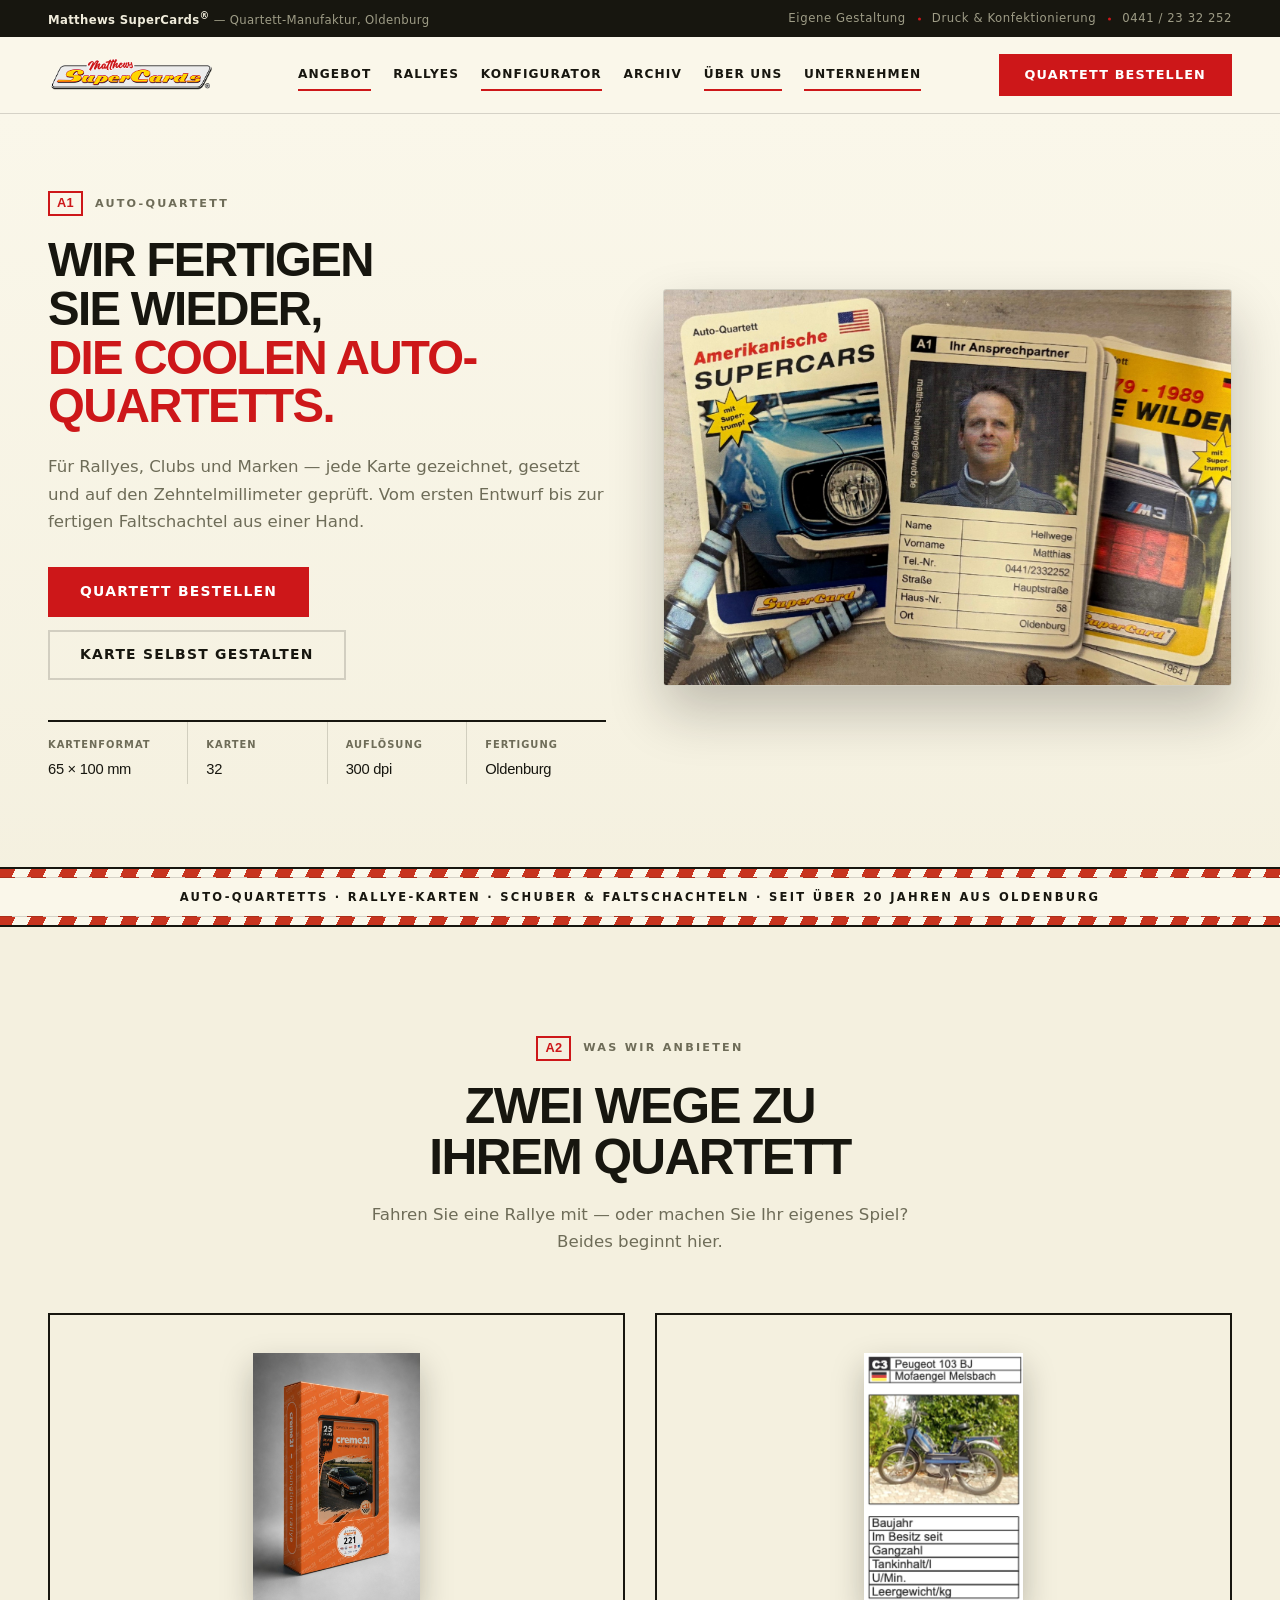
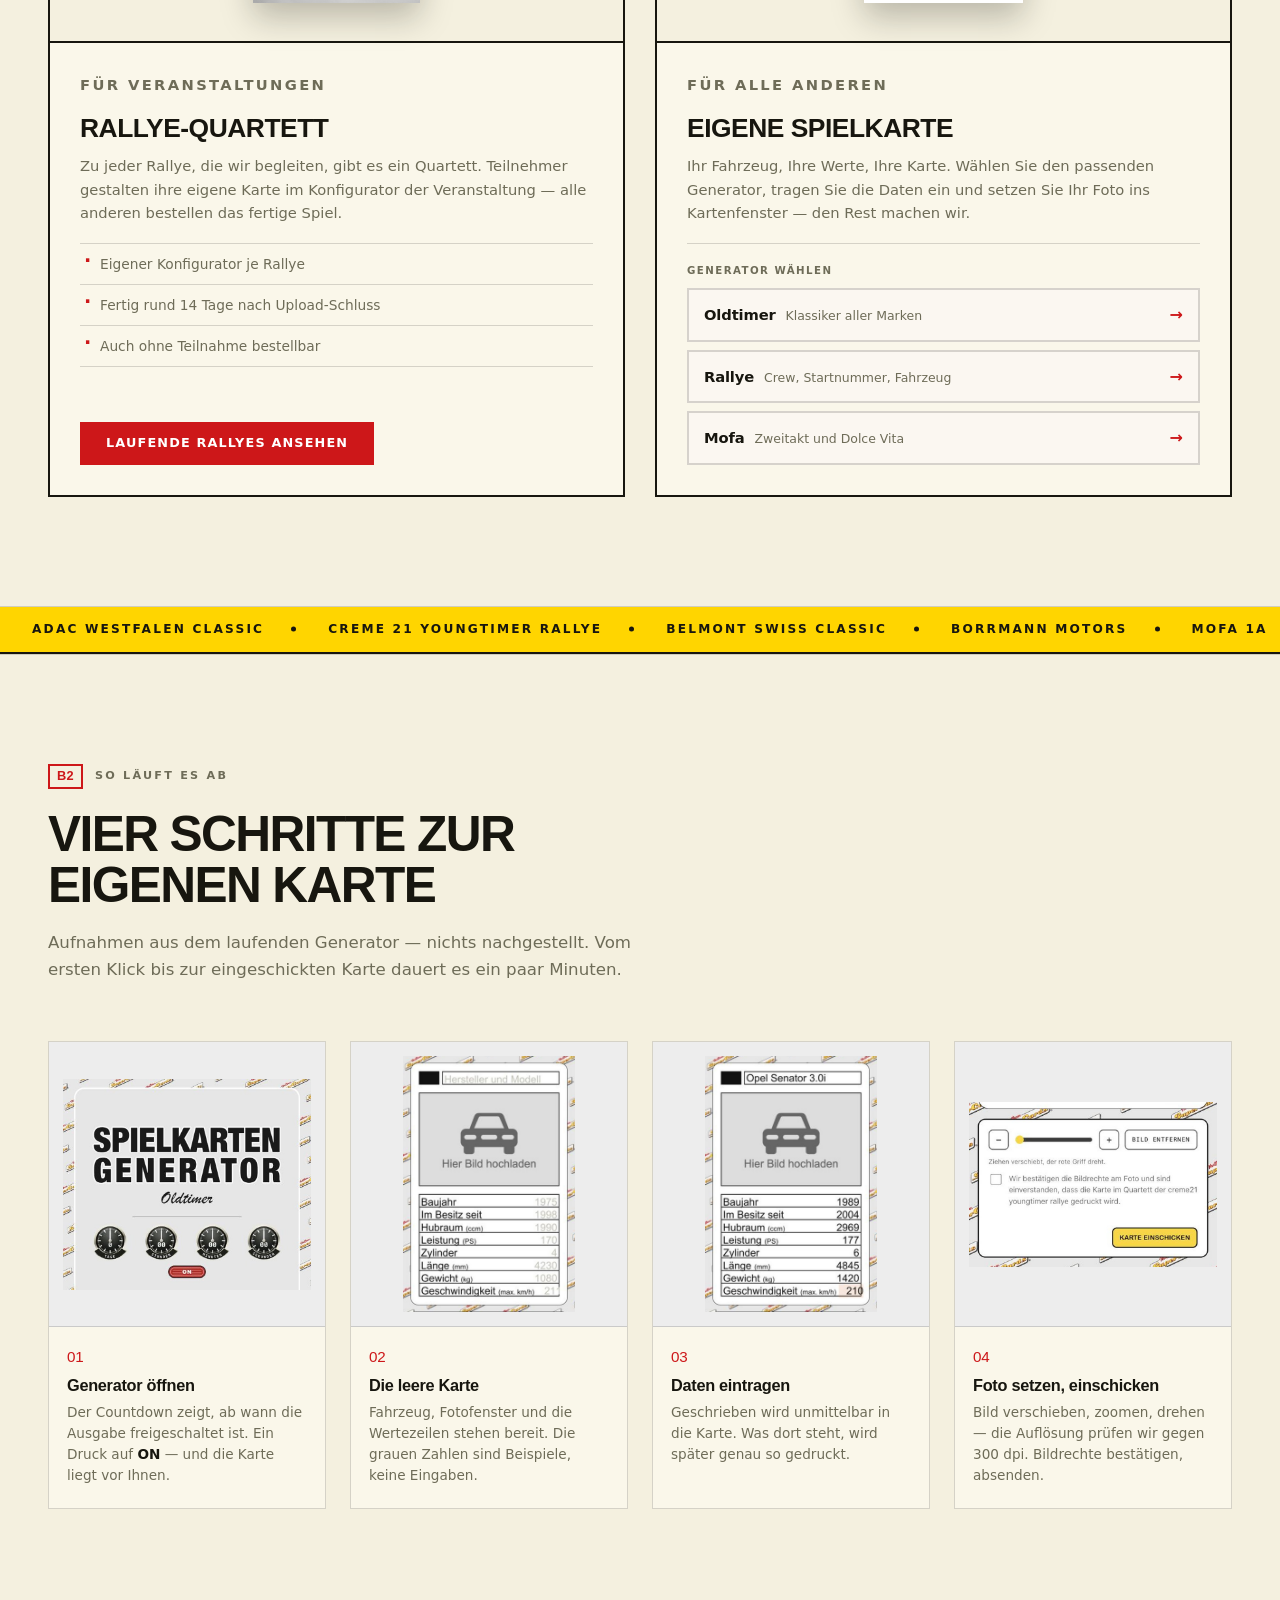
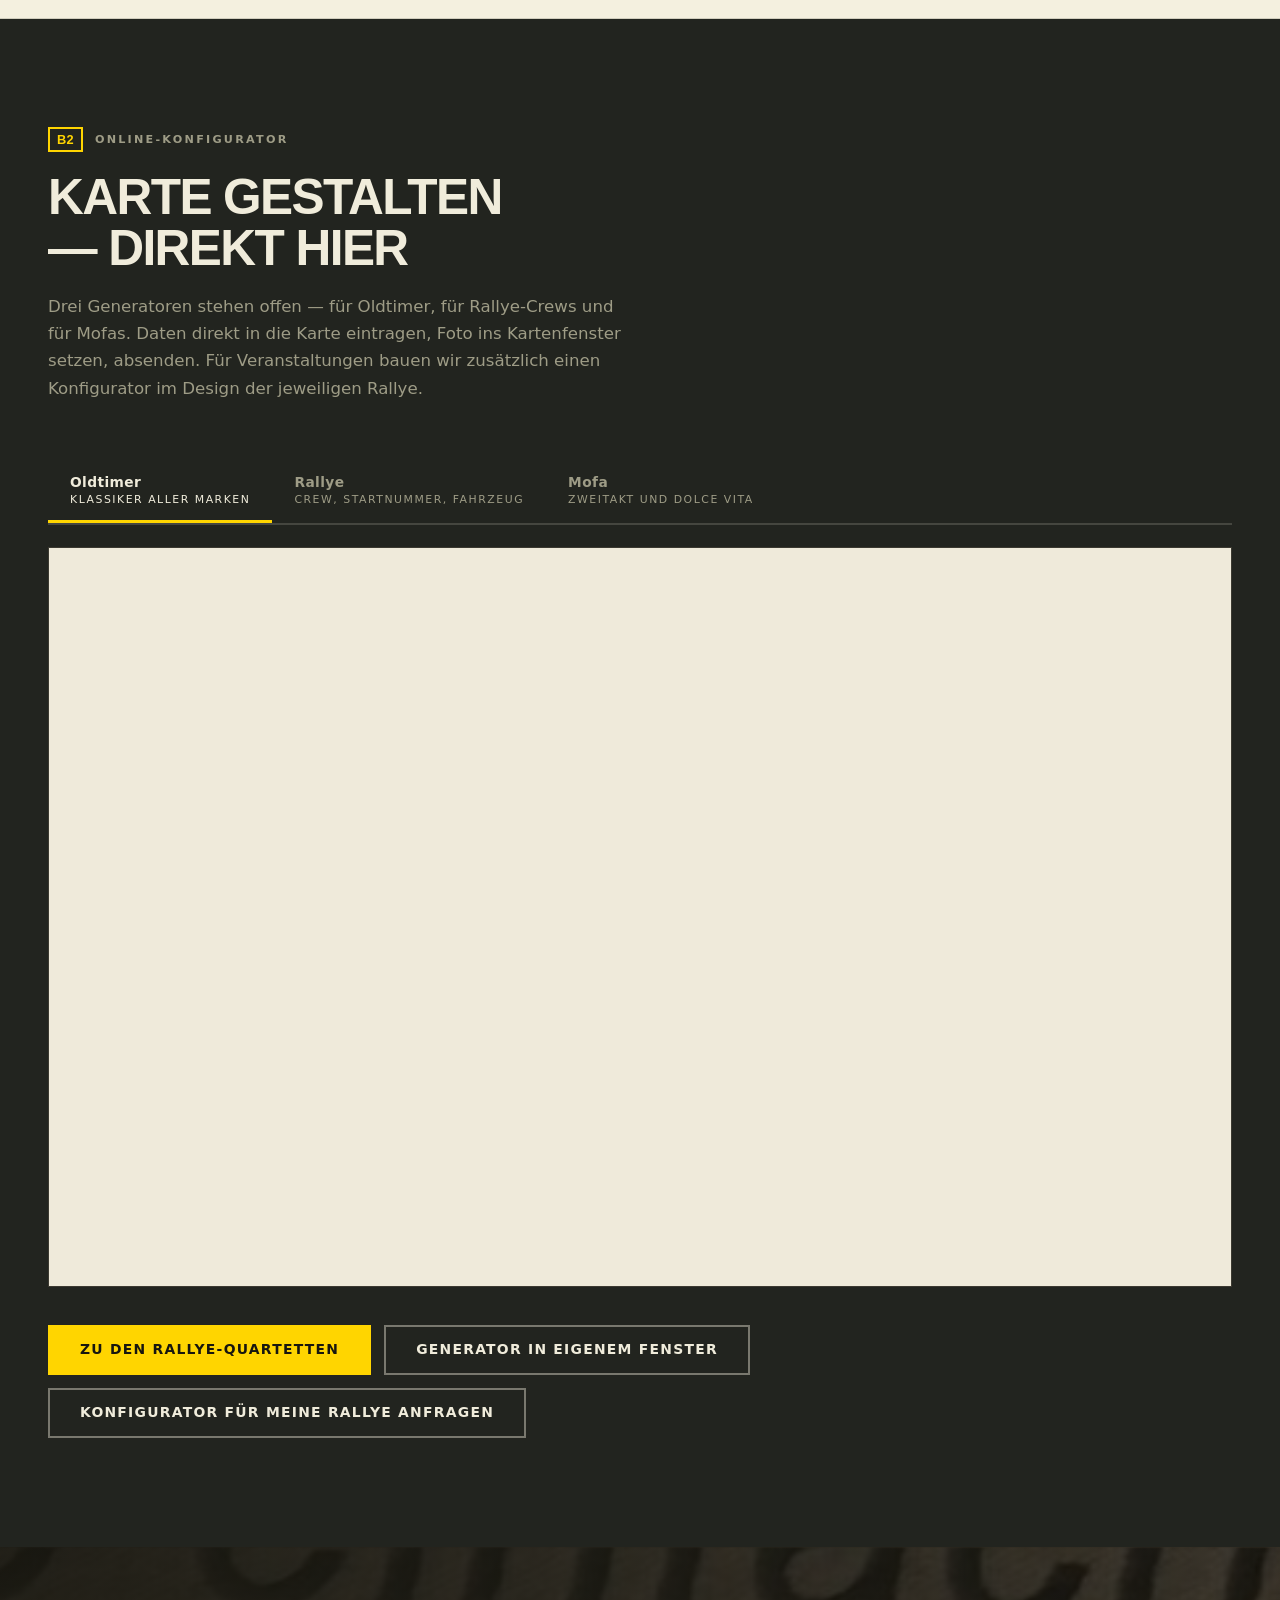
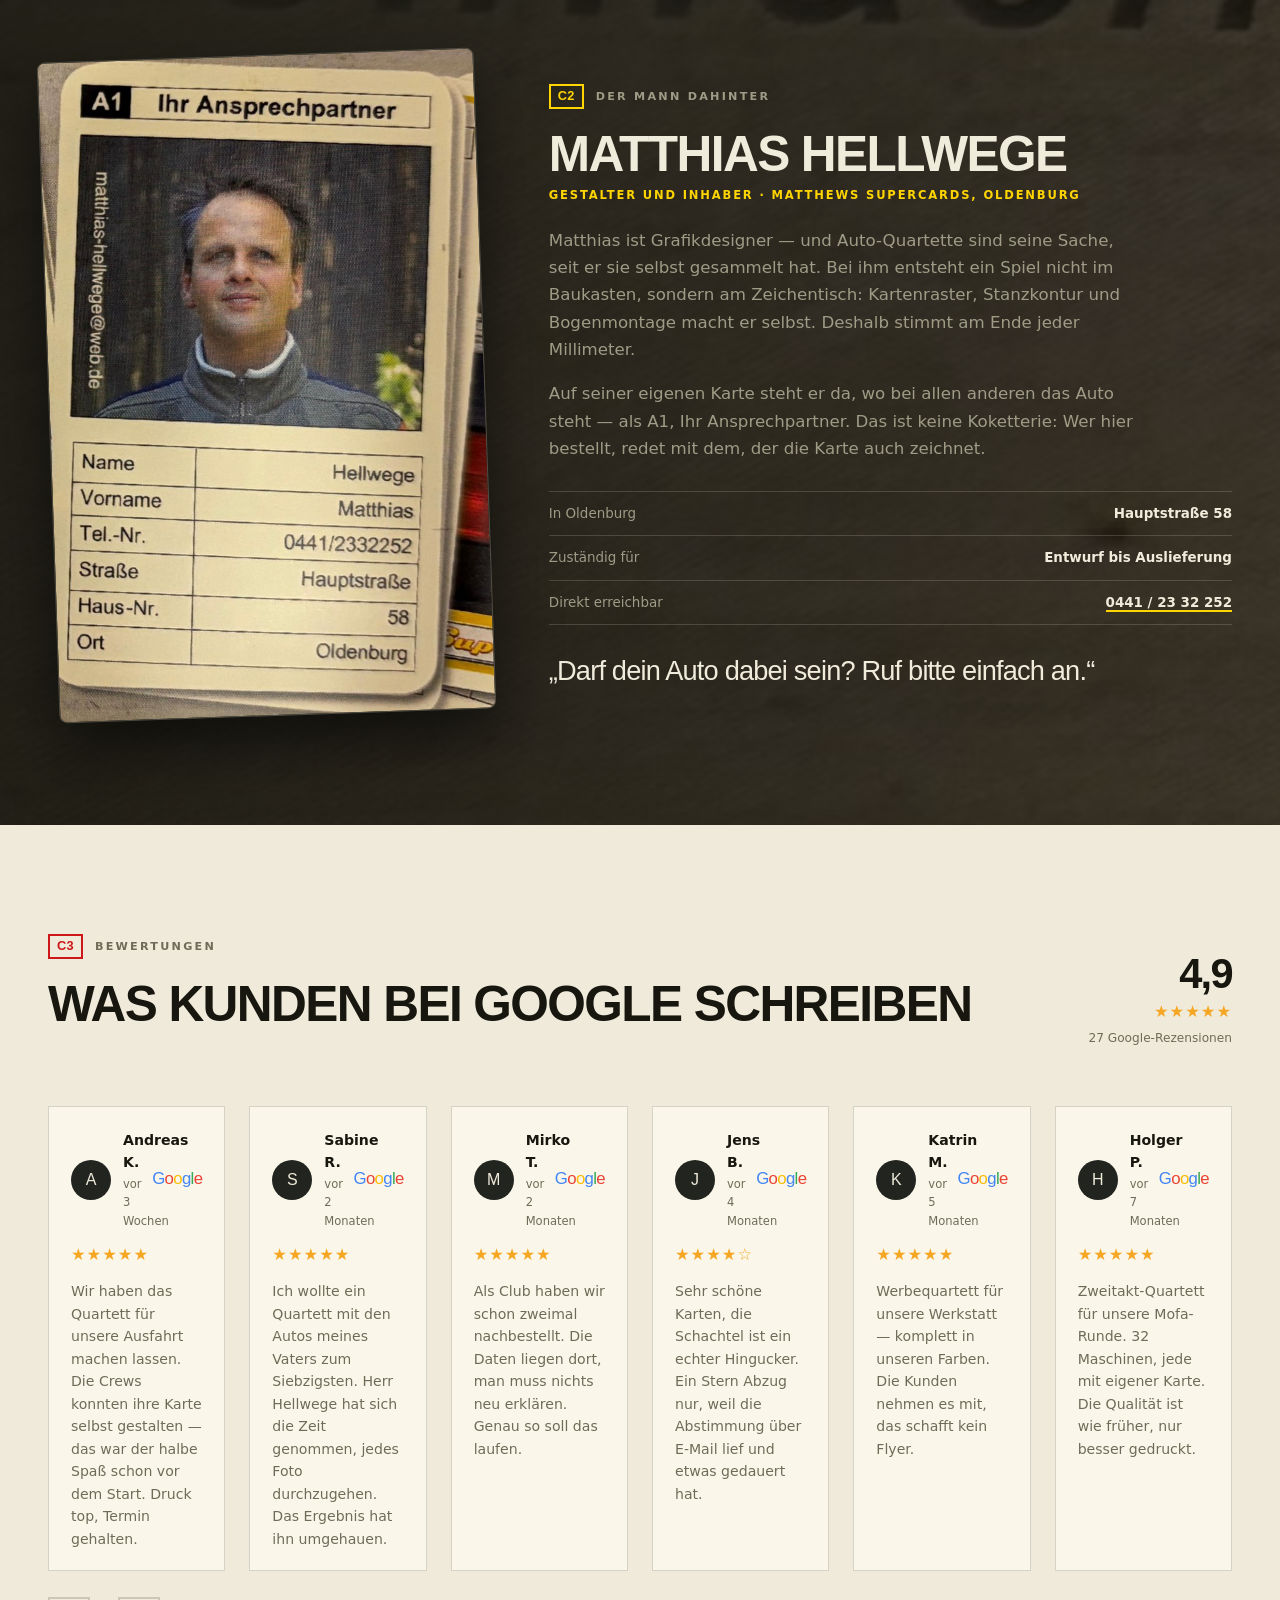
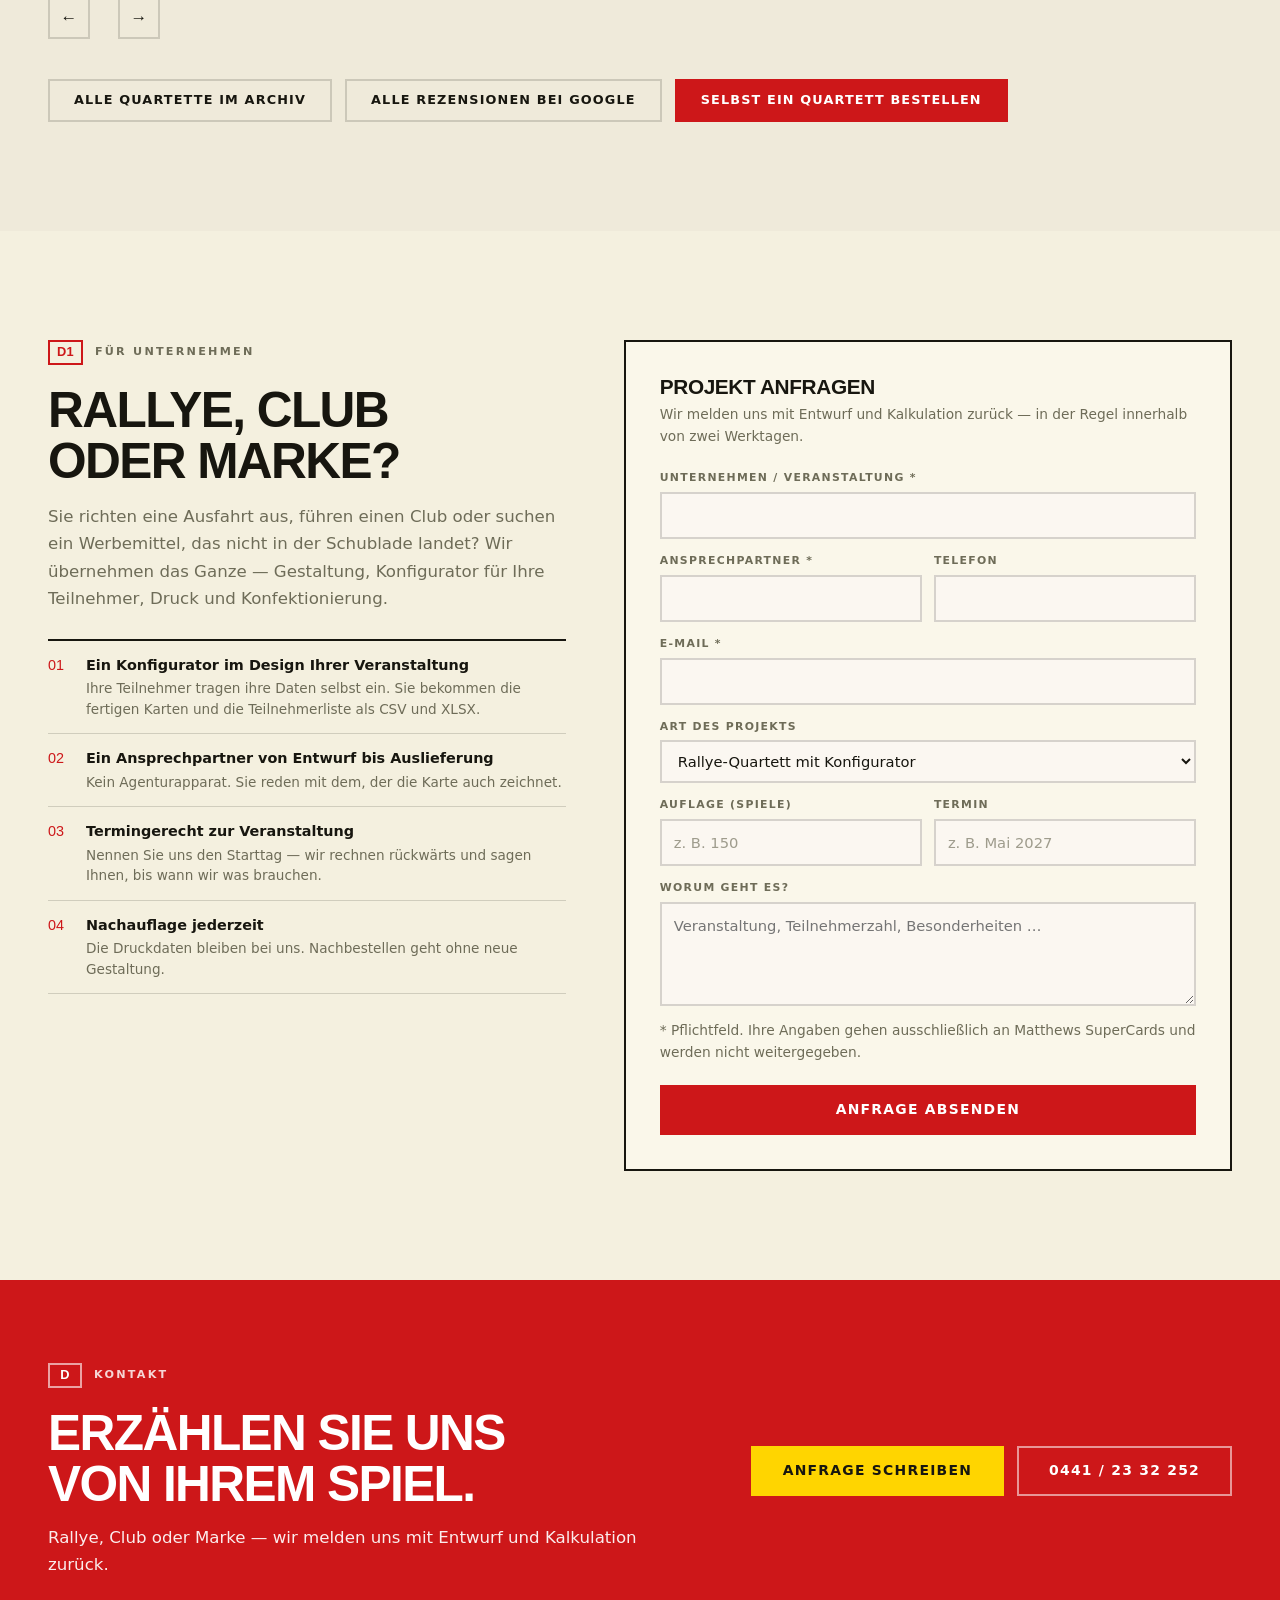
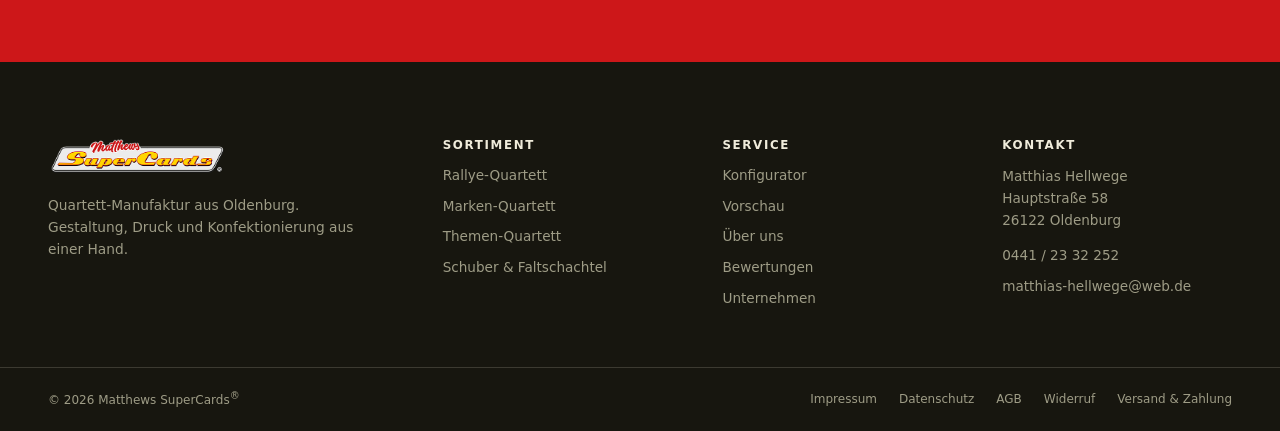
==== commit cc6985ce: "j" ====
--- a/website/index.html
+++ b/website/index.html
@@ -22,7 +22,7 @@
 
 <a class="skip" href="#inhalt">Zum Inhalt springen</a>
 
-<!-- ══ Topbar ══ -->
+<!-- ═ Topbar ═ -->
 <div class="topbar">
   <div class="wrap topbar__in">
     <p class="topbar__claim"><b>Matthews SuperCards<sup>®</sup></b> — Quartett-Manufaktur, Oldenburg</p>
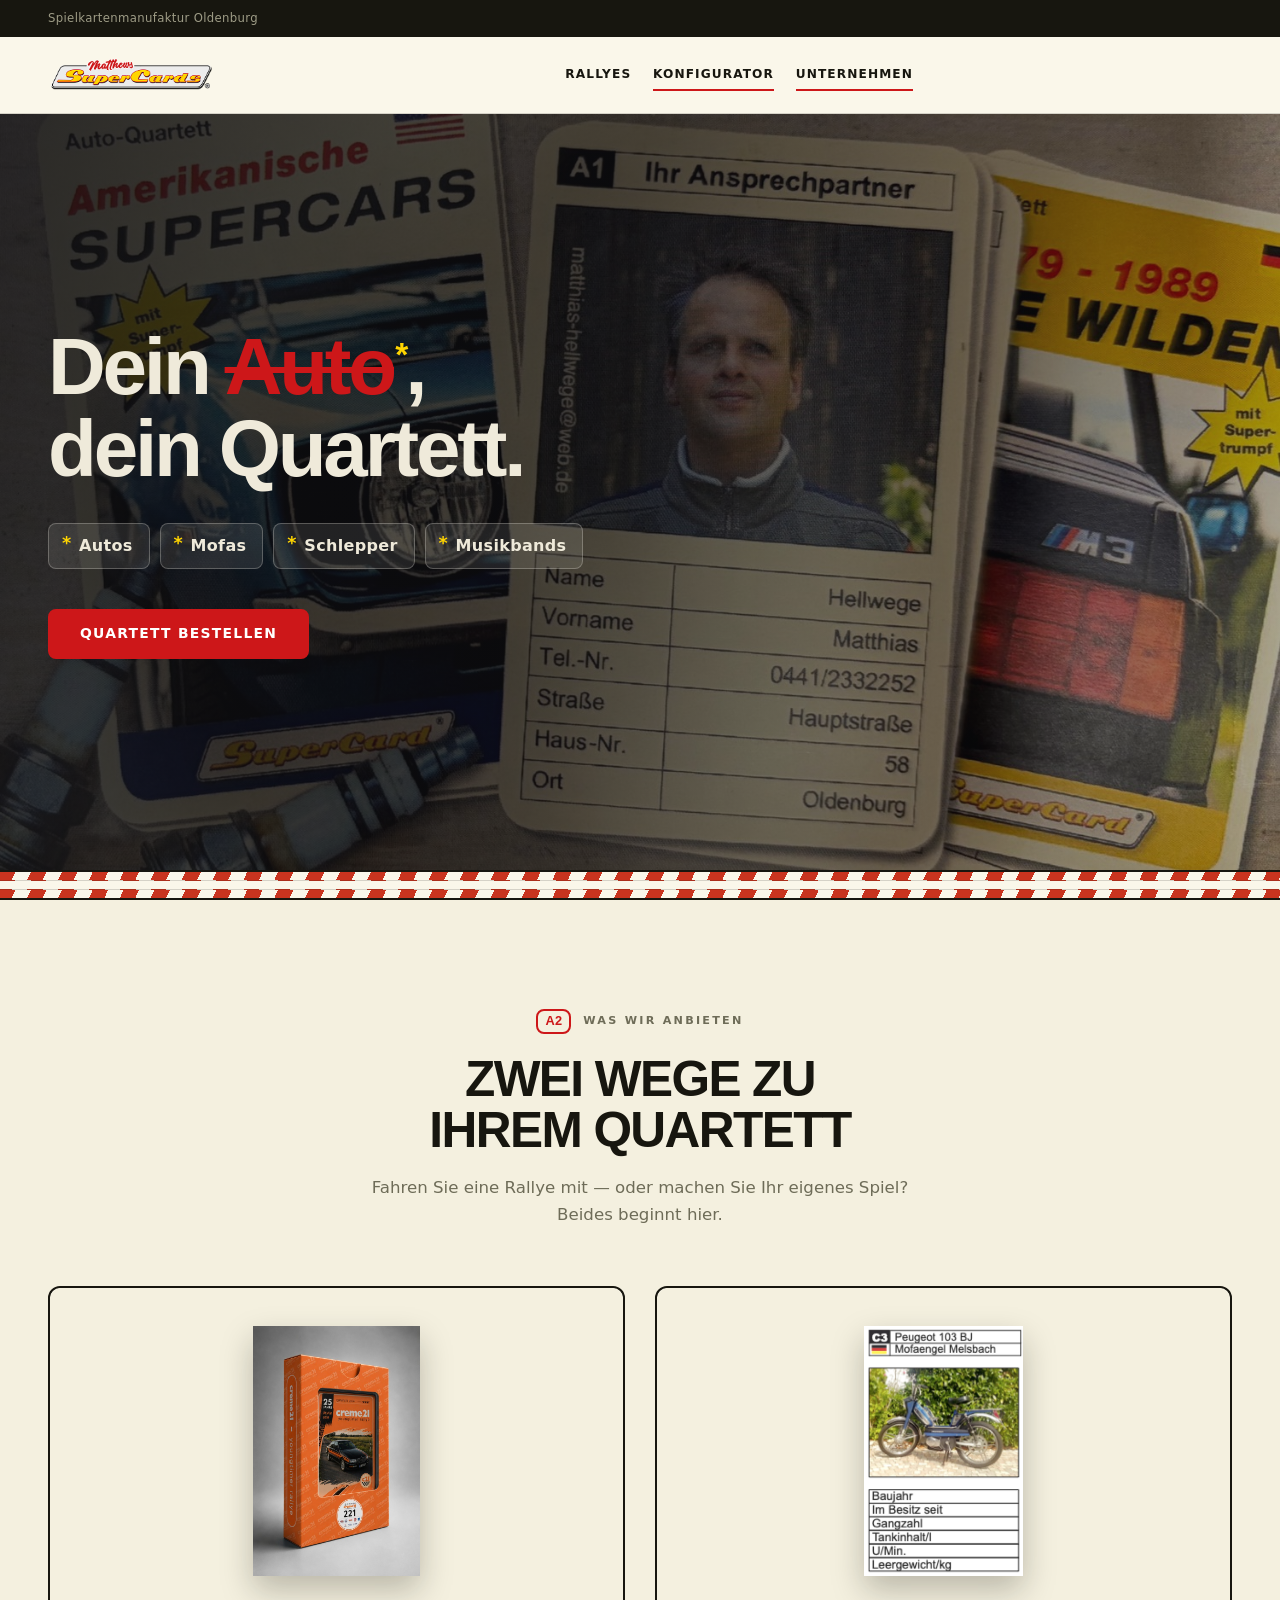
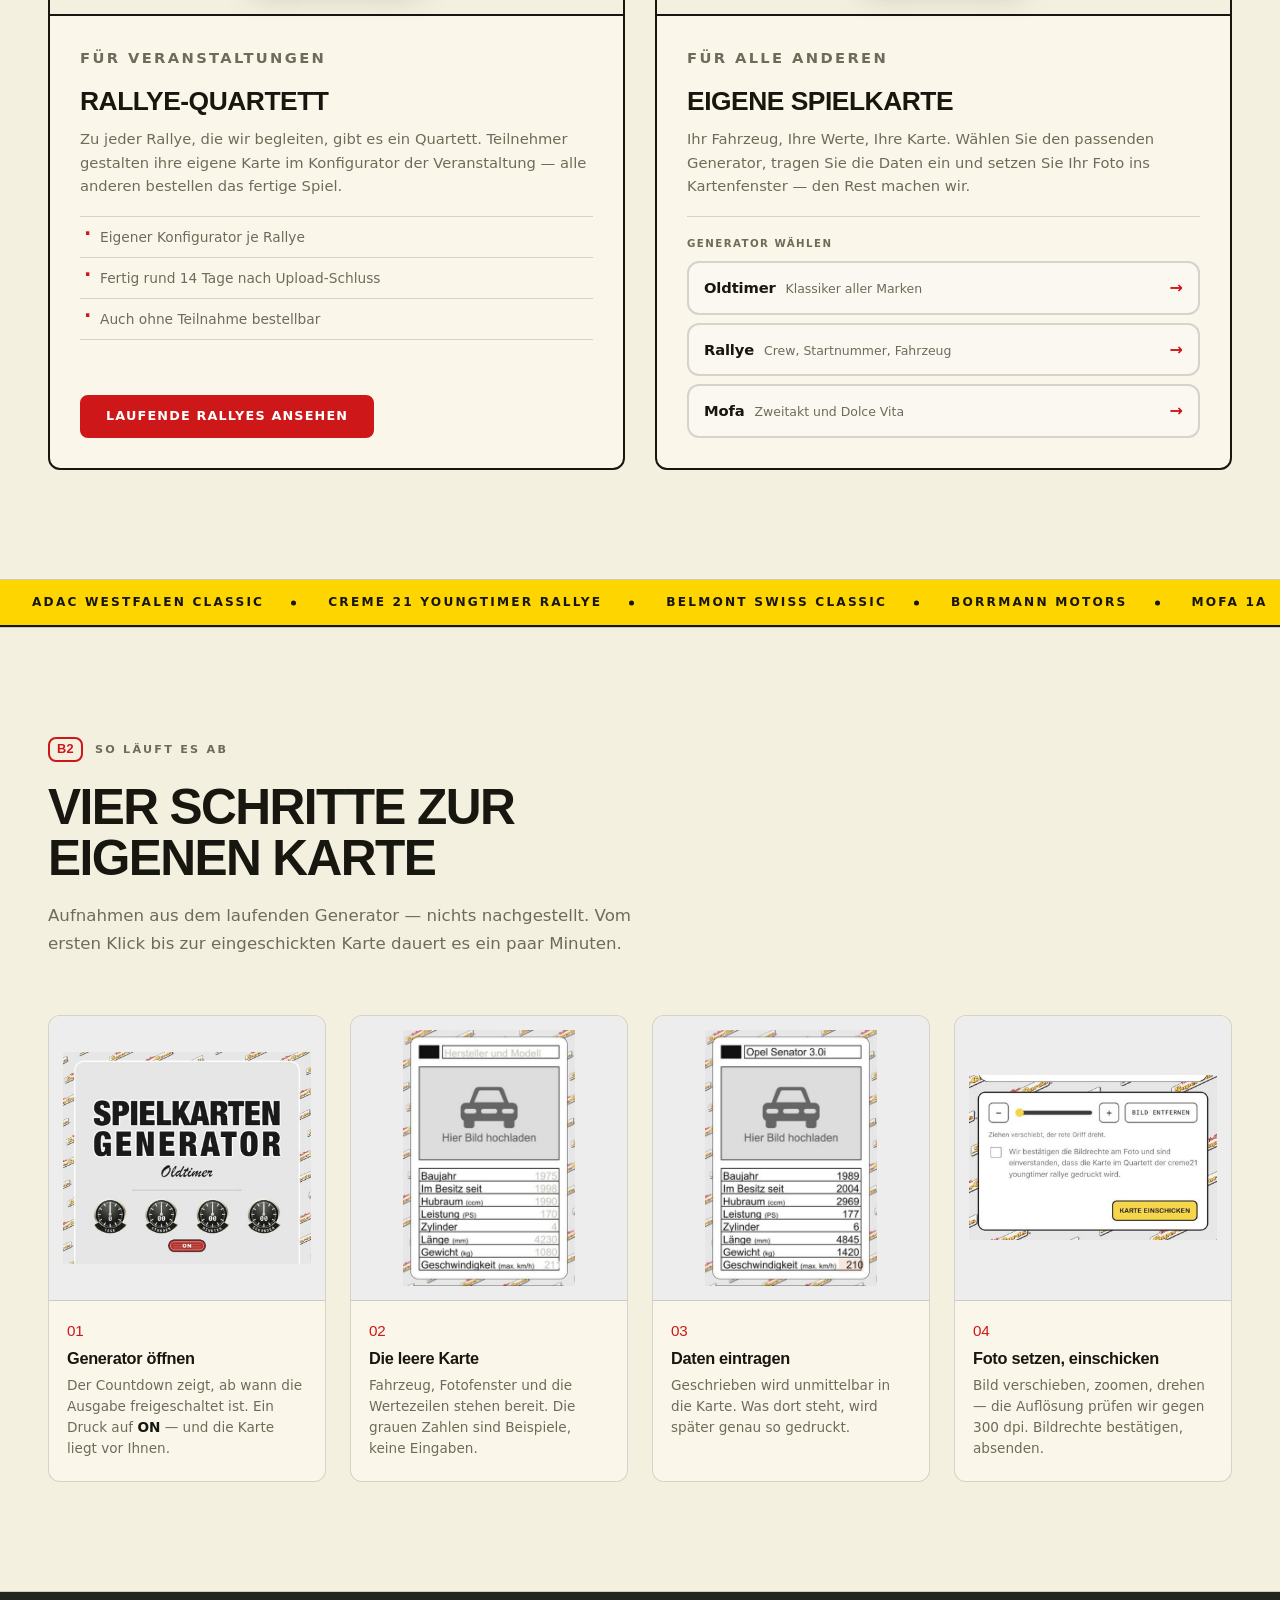
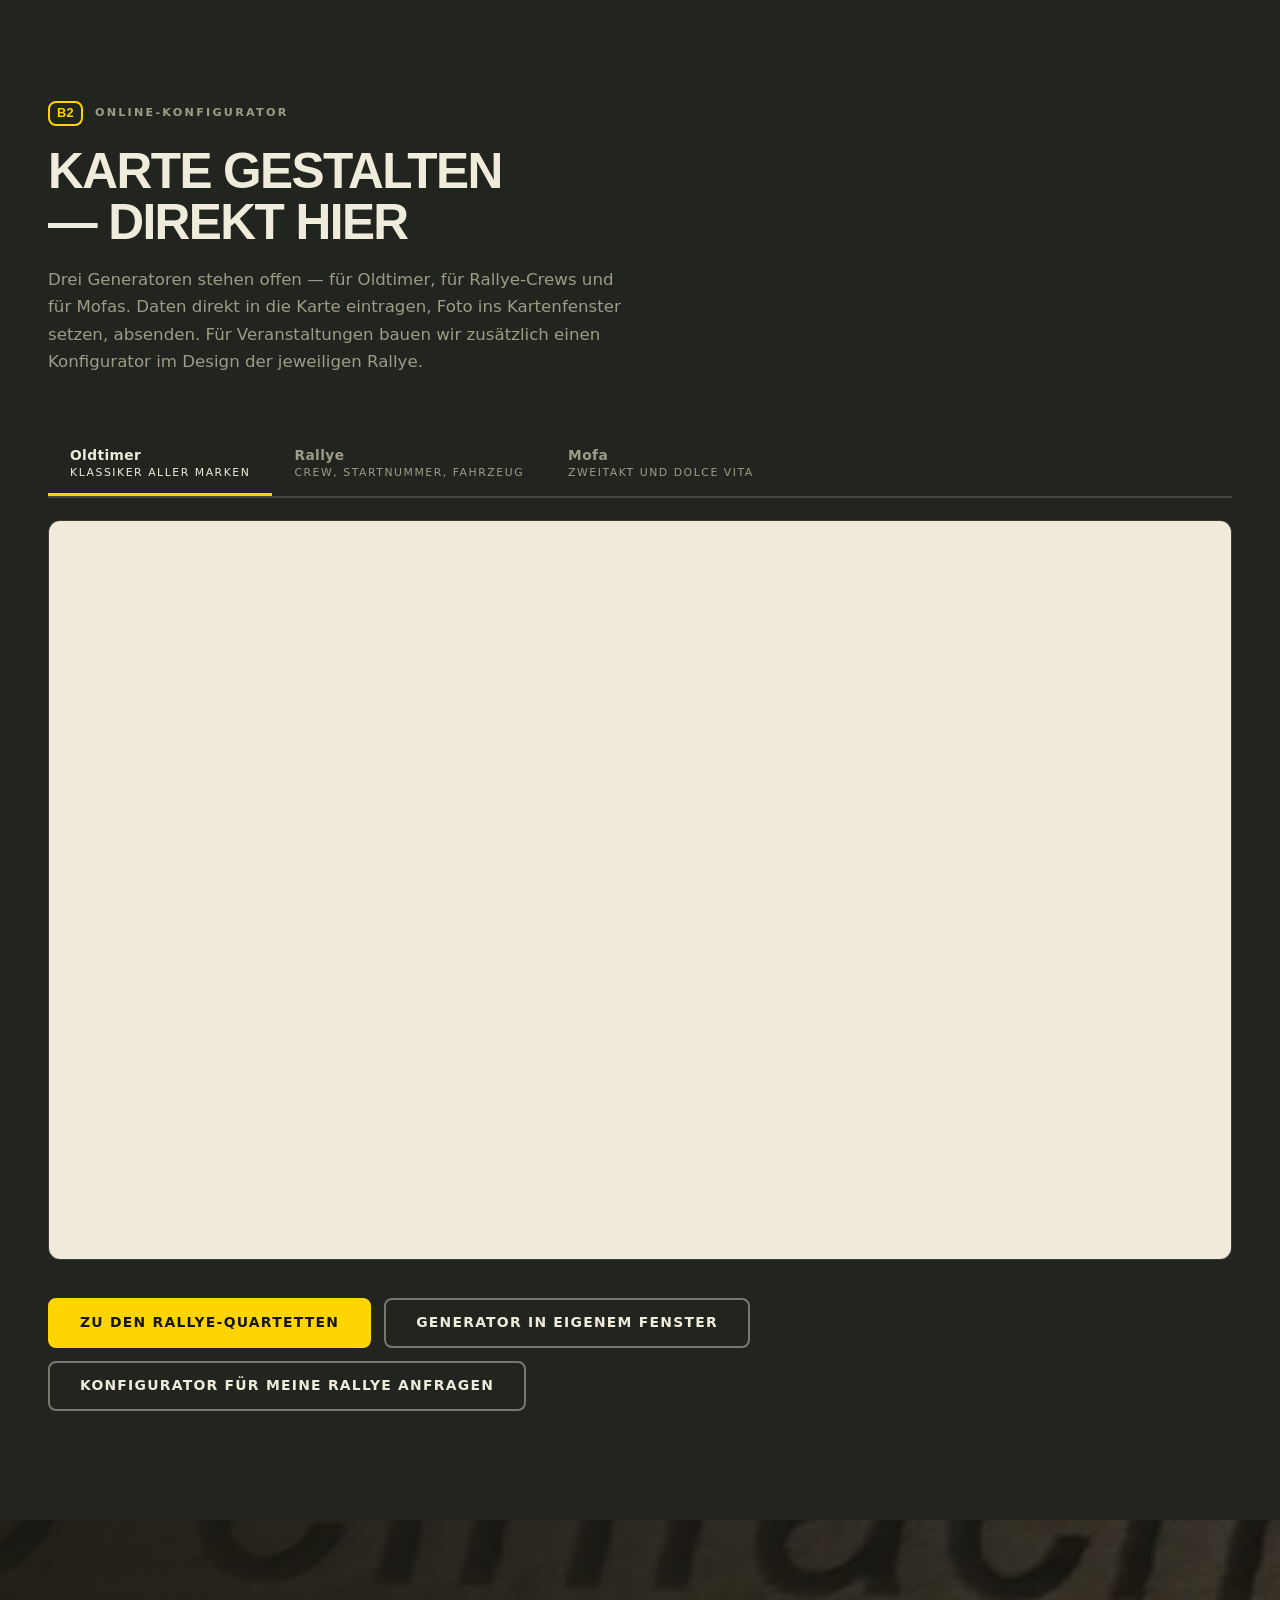
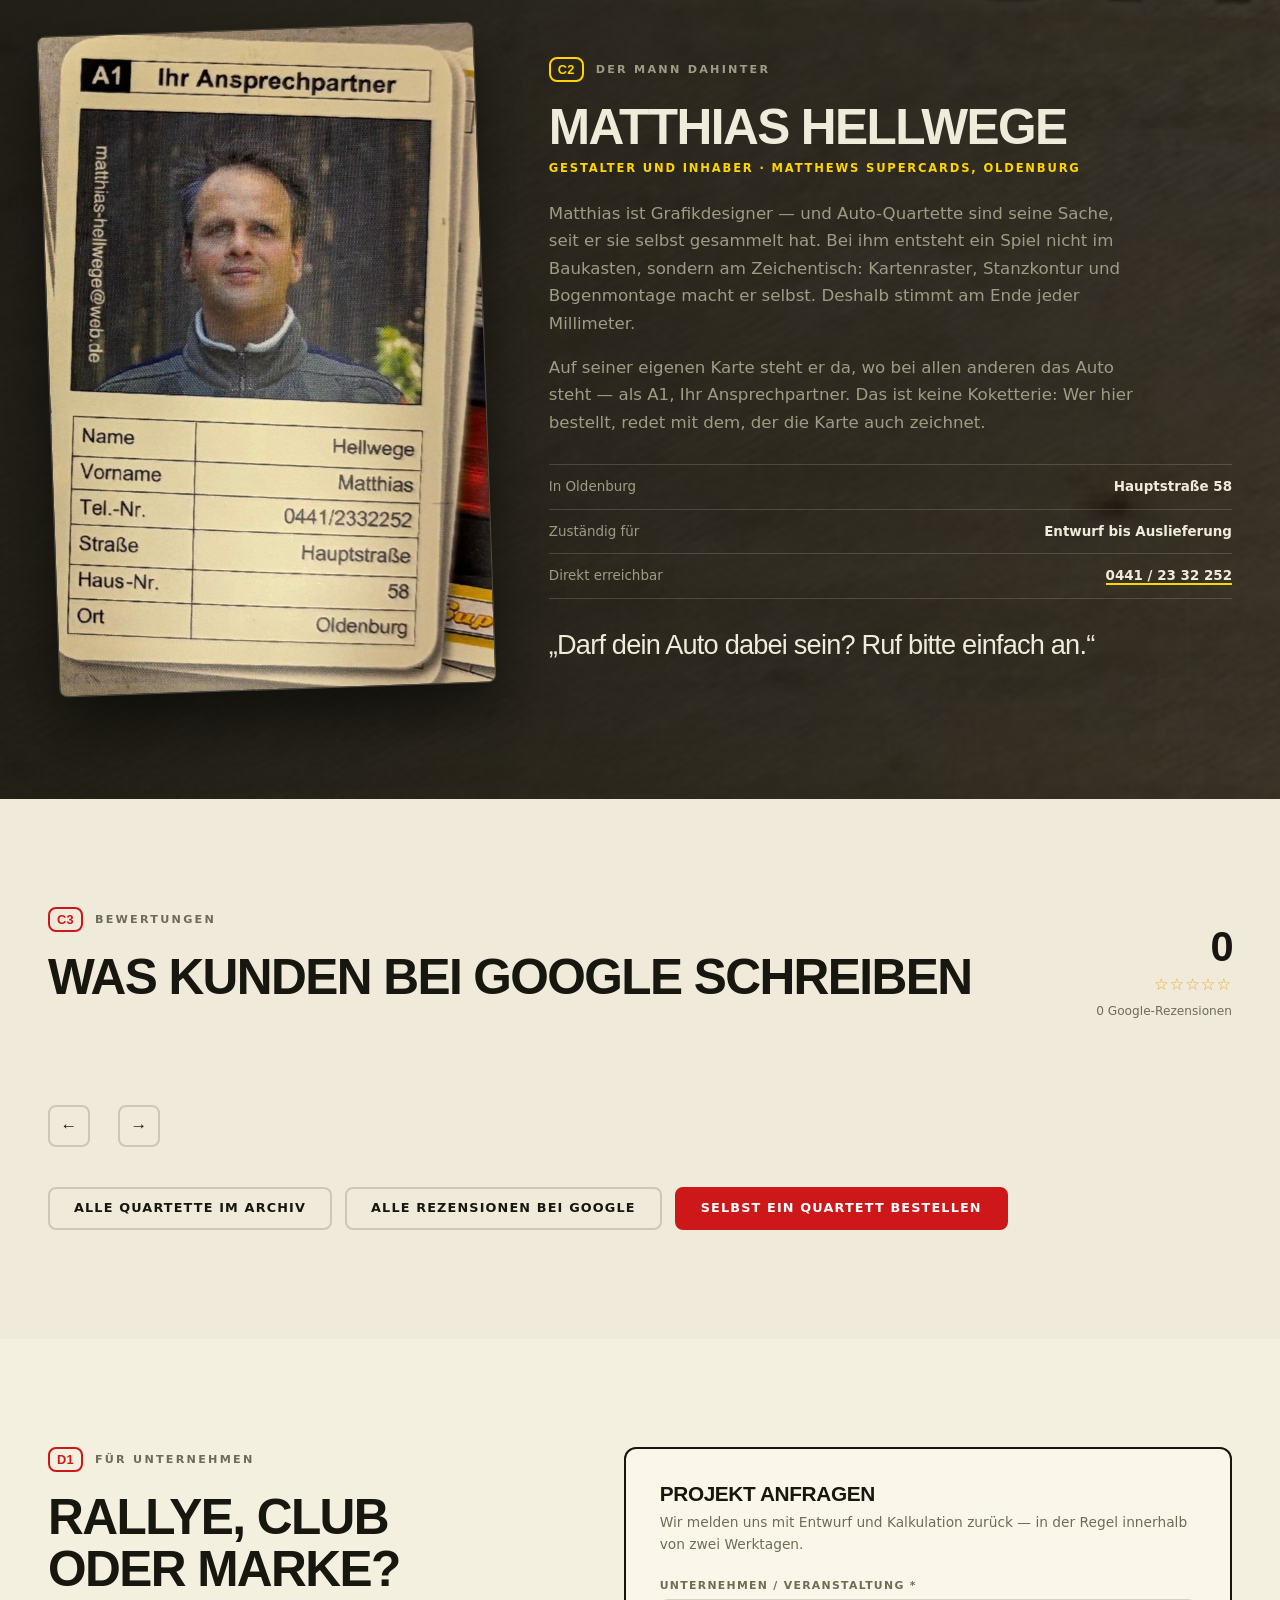
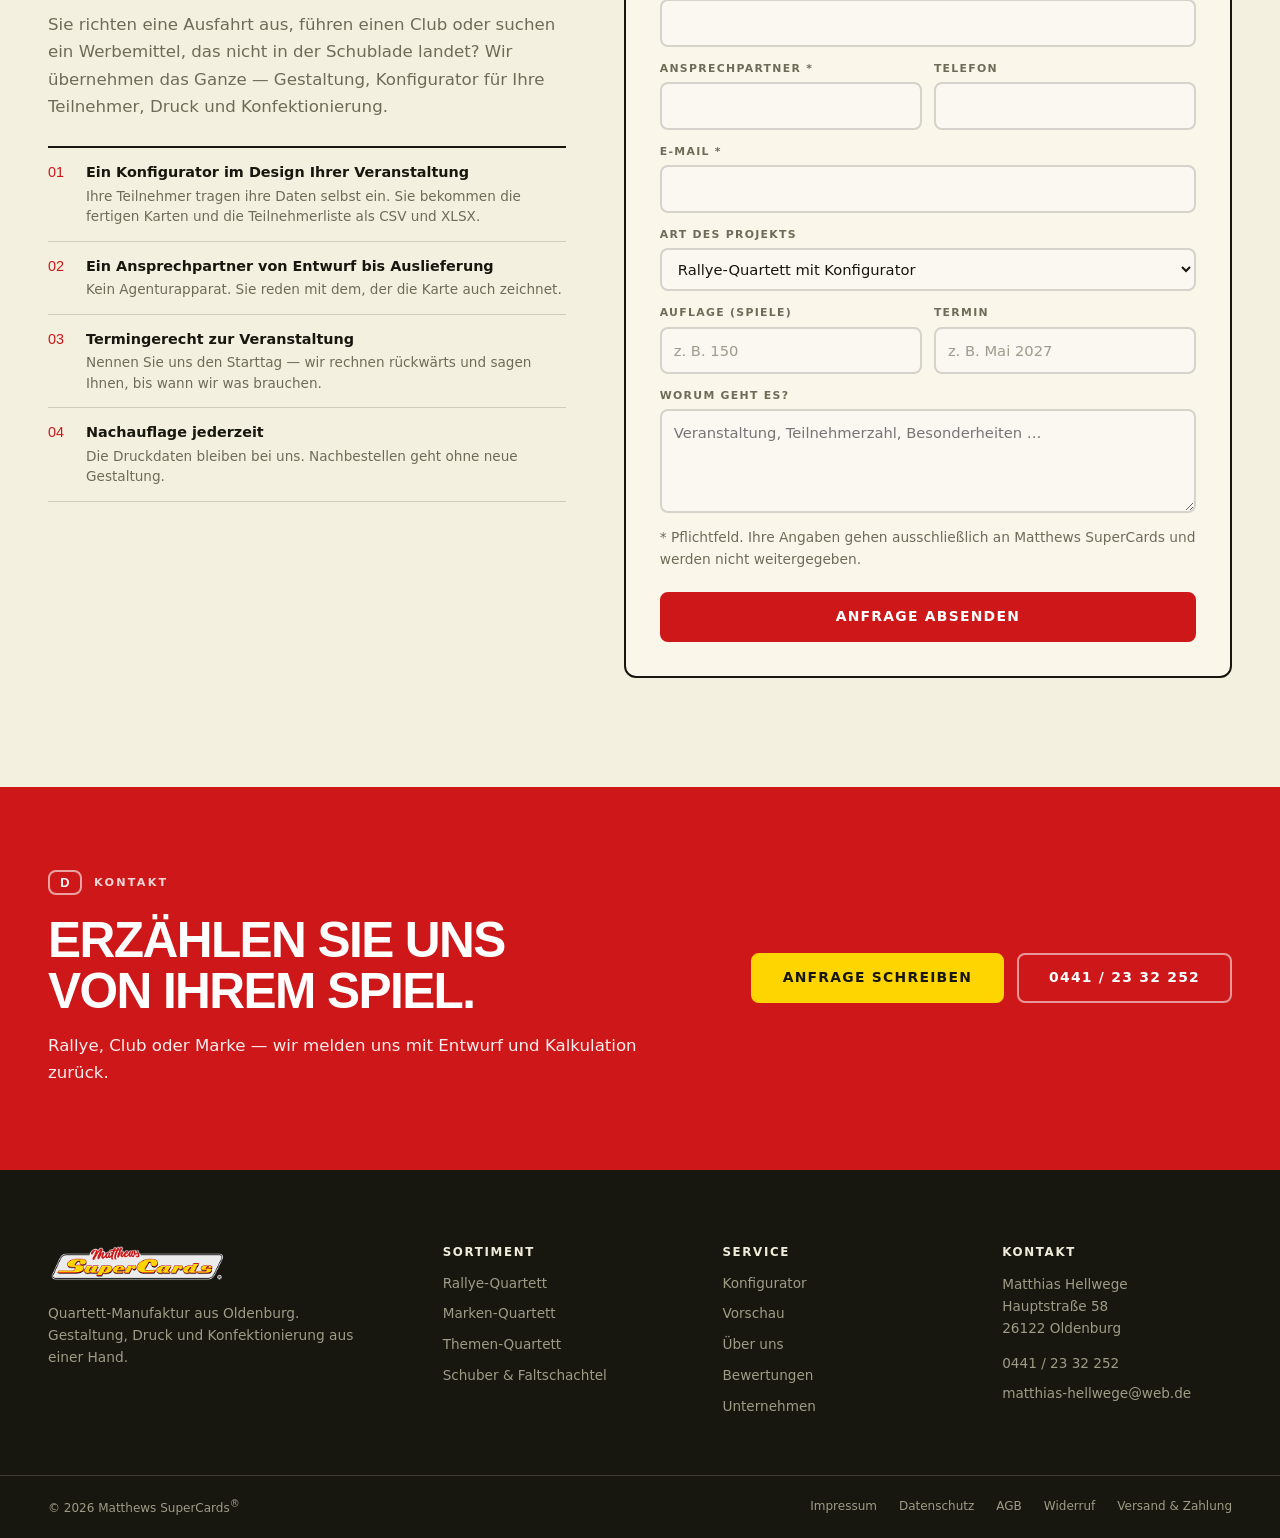
==== commit e00b2c00: "Kundenwünsche umsetzen: Hero, Navigation, Rallye-Seite Startseite: Hero als Vollbild mit "Dein Auto*" ====
--- a/website/index.html
+++ b/website/index.html
@@ -22,15 +22,10 @@
 
 <a class="skip" href="#inhalt">Zum Inhalt springen</a>
 
-<!-- ═ Topbar ═ -->
+<!-- Topbar  -->
 <div class="topbar">
   <div class="wrap topbar__in">
-    <p class="topbar__claim"><b>Matthews SuperCards<sup>®</sup></b> — Quartett-Manufaktur, Oldenburg</p>
-    <ul class="topbar__meta">
-      <li>Eigene Gestaltung</li>
-      <li>Druck &amp; Konfektionierung</li>
-      <li><a href="tel:+494412332252">0441 / 23 32 252</a></li>
-    </ul>
+    <p class="topbar__claim">Spielkartenmanufaktur Oldenburg</p>
     <a class="topbar__ruf" href="tel:+494412332252">
       <svg viewBox="0 0 24 24" width="15" height="15" aria-hidden="true" fill="currentColor"><path d="M6.6 10.8a15.1 15.1 0 0 0 6.6 6.6l2.2-2.2c.3-.3.7-.4 1-.2 1.2.4 2.4.6 3.6.6.6 0 1 .4 1 1V20c0 .6-.4 1-1 1A17 17 0 0 1 3 4c0-.6.4-1 1-1h3.5c.6 0 1 .4 1 1 0 1.3.2 2.5.6 3.6.1.4 0 .8-.2 1l-2.3 2.2Z"/></svg>
       Anrufen</a>
@@ -45,28 +40,19 @@
     </a>
     <!-- NAV:START -->
     <nav class="nav" aria-label="Hauptnavigation">
-      <a href="index.html#angebot" class="is-cur">Angebot</a>
       <a href="rallyes.html">Rallyes</a>
       <a href="index.html#konfigurator" class="is-cur">Konfigurator</a>
-      <a href="archiv.html">Archiv</a>
-      <a href="index.html#matthias" class="is-cur">Über uns</a>
       <a href="index.html#unternehmen" class="is-cur">Unternehmen</a>
     </nav>
     <!-- NAV:END -->
-    <div class="head__act">
-      <a class="btn btn--marke" href="rallyes.html">Quartett bestellen</a>
-    </div>
     <button class="burger" id="burger" aria-expanded="false" aria-controls="mobnav" aria-label="Menü öffnen">
       <span></span><span></span><span></span>
     </button>
   </div>
   <!-- MOBNAV:START -->
   <div class="mobnav" id="mobnav" hidden>
-    <a href="index.html#angebot" class="is-cur">Angebot</a>
     <a href="rallyes.html">Rallyes</a>
     <a href="index.html#konfigurator" class="is-cur">Konfigurator</a>
-    <a href="archiv.html">Archiv</a>
-    <a href="index.html#matthias" class="is-cur">Über uns</a>
     <a href="index.html#unternehmen" class="is-cur">Unternehmen</a>
     <a class="btn btn--marke" href="rallyes.html">Quartett bestellen</a>
   </div>
@@ -76,35 +62,22 @@
 <main id="inhalt">
 
 <!-- ══ A1 · Hero ══ -->
-<section class="hero">
+<section class="hero hero--voll">
+  <div class="hero__grund" aria-hidden="true"></div>
   <div class="wrap hero__in">
     <div class="hero__copy">
-      <p class="tag"><span class="tag__id">A1</span> Auto-Quartett</p>
-      <h1>Wir fertigen sie wieder,<br><em>die coolen Auto-Quartetts.</em></h1>
-      <p class="lead">
-        Für Rallyes, Clubs und Marken — jede Karte gezeichnet, gesetzt und
-        auf den Zehntelmillimeter geprüft. Vom ersten Entwurf bis zur
-        fertigen Faltschachtel aus einer Hand.
-      </p>
+      <h1>Dein <s>Auto</s><sup>*</sup>,<br>dein Quartett.</h1>
+      <ul class="hero__stern">
+        <li>Autos</li><li>Mofas</li><li>Schlepper</li><li>Musikbands</li>
+      </ul>
       <div class="hero__act" id="heroact">
         <a class="btn btn--marke btn--lg" href="rallyes.html">Quartett bestellen</a>
-        <a class="btn btn--ghost btn--lg" href="#konfigurator">Karte selbst gestalten</a>
-      </div>
-      <dl class="specs">
-        <div><dt>Kartenformat</dt><dd>65 × 100 mm</dd></div>
-        <div><dt>Karten</dt><dd>32</dd></div>
-        <div><dt>Auflösung</dt><dd>300 dpi</dd></div>
-        <div><dt>Fertigung</dt><dd>Oldenburg</dd></div>
-      </dl>
-    </div>
-
-    <figure class="hero__fig">
-      <img src="assets/img/flyer-cards.jpg" width="1500" height="1046"
-           alt="Drei SuperCards-Quartettkarten auf einer Werkbank: Amerikanische Supercars, die Ansprechpartner-Karte und Die Wilden">
-    </figure>
-  </div>
-  <div class="tape" aria-hidden="true"><span>Auto-Quartetts · Rallye-Karten · Schuber &amp; Faltschachteln · seit über 20 Jahren aus Oldenburg</span></div>
-</section>
+      </div>
+    </div>
+  </div>
+</section>
+
+<div class="tape" aria-hidden="true"><span></span></div>
 
 <!-- ══ A2 · Was wir anbieten ══ -->
 <section class="sec wahl" id="angebot">
--- a/website/assets/css/style.css
+++ b/website/assets/css/style.css
@@ -45,6 +45,11 @@
   --wrap: 1280px;
   --pad: clamp(20px,4vw,48px);
   --sec-y: clamp(68px,8.5vw,124px);
+  /* Eckenradius — Kundenwunsch: alle Rechtecke als runde Fenster */
+  --rund:    12px;
+  --rund-s:   8px;
+  --rund-xl: 18px;
+
   --fx: cubic-bezier(.22,.75,.28,1);
   color-scheme: light;
 }
@@ -924,3 +929,73 @@
 }
 /* Schmale Felder brauchen Platz für ihre Beschriftung */
 .bestell .vfeld--kurz{ flex:0 0 108px }
+.bestell__staffel{ display:block; width:100%; margin-top:4px; font-size:.84rem; color:var(--muted) }
+.bestell__staffel b{ color:var(--marke); font-weight:800 }
+.bestell__klein--oben{ margin:0 0 16px }
+
+
+/* ── Runde Fenster: alle rechteckigen Flächen bekommen Radien ─── */
+
+.btn,.filt,.vbtn{ border-radius:var(--rund-s) }
+.prod,.wahl__weg,.qk2,.rk,.ablauf__s,.rez,.b2b__form,.bestell,
+.konf__screen,.produkt__bild,.kopfsec,.gen{ border-radius:var(--rund) }
+.wahl__bild,.prod__stage,.rk__bild,.qk2__bild,.ablauf__s figure{
+  border-radius:var(--rund) var(--rund) 0 0 }
+.hero__fig img,.craft__fig img,.matthias__card img,.produkt__bild img,
+.qk2__bild img,.rk__bild img,.ablauf__s img{ border-radius:var(--rund-s) }
+.vfeld input[type=text],.vfeld select,.bestell textarea,.b2b__form select,
+.b2b__form textarea,.vfeld--menge select{ border-radius:var(--rund-s) }
+.tag__id,.qm,.rez__ava,.karussell__pf,.topbar__ruf{ border-radius:var(--rund-s) }
+.tvals,.specs{ border-radius:0 }
+.bestell__status,.b2b__status,.rk__stand,.bew__hinweis{
+  border-radius:0 var(--rund-s) var(--rund-s) 0 }
+.rufleiste a:first-child{ border-radius:var(--rund) 0 0 0 }
+.rufleiste a:last-child{ border-radius:0 var(--rund) 0 0 }
+
+/* ── Hero als Vollbild (Kundenwunsch) ──────────────────────────
+   Das Flyer-Motiv füllt den Bildschirm, darüber nur noch die
+   Überschrift und die Sternauflistung.                        */
+
+.hero--voll{ position:relative; min-height:clamp(520px,84vh,760px);
+  display:flex; align-items:center; overflow:hidden; background:var(--ink) }
+.hero__grund{ position:absolute; inset:0;
+  background:url('../img/flyer-cards.jpg') center/cover no-repeat }
+.hero__grund::after{ content:''; position:absolute; inset:0;
+  background:linear-gradient(100deg, rgba(14,14,17,.88) 0%, rgba(14,14,17,.72) 46%,
+    rgba(14,14,17,.34) 100%) }
+.hero--voll .hero__in{ position:relative; display:block;
+  padding-block:clamp(48px,7vw,96px) }
+.hero--voll .hero__copy{ max-width:760px; display:block }
+.hero--voll h1{ color:var(--paper); font-size:clamp(2.4rem,7vw,5rem);
+  line-height:1.02; letter-spacing:-.04em; text-transform:none }
+.hero--voll h1 s{ color:var(--marke); text-decoration-thickness:.07em }
+.hero--voll h1 sup{ color:var(--gelb); font-size:.42em; top:-.6em; margin-left:.04em }
+
+.hero__stern{ list-style:none; display:flex; flex-wrap:wrap; gap:8px 10px;
+  margin:clamp(22px,3vw,34px) 0 0; padding:0 }
+.hero__stern li{ position:relative; padding:9px 16px 9px 30px;
+  background:rgba(243,239,230,.1); border:1px solid rgba(243,239,230,.26);
+  border-radius:var(--rund-s); color:var(--paper);
+  font-size:clamp(.86rem,1.5vw,1rem); font-weight:700; letter-spacing:.02em }
+.hero__stern li::before{ content:'*'; position:absolute; left:13px; top:11px;
+  color:var(--gelb); font-weight:900; font-size:1.1em; line-height:1 }
+.hero--voll .hero__act{ margin:clamp(28px,3.4vw,40px) 0 0 }
+
+@media (max-width:860px){
+  .hero--voll{ min-height:auto }
+  .hero--voll .hero__copy{ display:block }
+  .hero--voll .hero__act .btn{ width:100% }
+}
+/* Das leere Band bleibt als farbiger Trenner stehen */
+.tape span:empty{ padding-block:13px }
+
+/* ── Produktseite: Schuber und Spielkarte nebeneinander ───────── */
+.produkt__bilder{ position:sticky; top:100px; display:grid; gap:14px }
+.produkt__bild{ margin:0; padding:clamp(16px,2.2vw,26px); background:var(--surface-2);
+  border:1px solid var(--line); display:grid; place-items:center; position:static }
+.produkt__bild img{ width:100%; height:auto; box-shadow:0 16px 34px rgba(23,22,15,.22) }
+.produkt__bild figcaption{ margin-top:12px; font-size:.66rem; font-weight:800;
+  letter-spacing:.14em; text-transform:uppercase; color:var(--muted) }
+@media (min-width:861px){ .produkt__bilder{ grid-template-columns:1fr 1fr } }
+@media (max-width:860px){ .produkt__bilder{ position:static; grid-template-columns:1fr 1fr } }
+@media (max-width:520px){ .produkt__bilder{ grid-template-columns:1fr } }
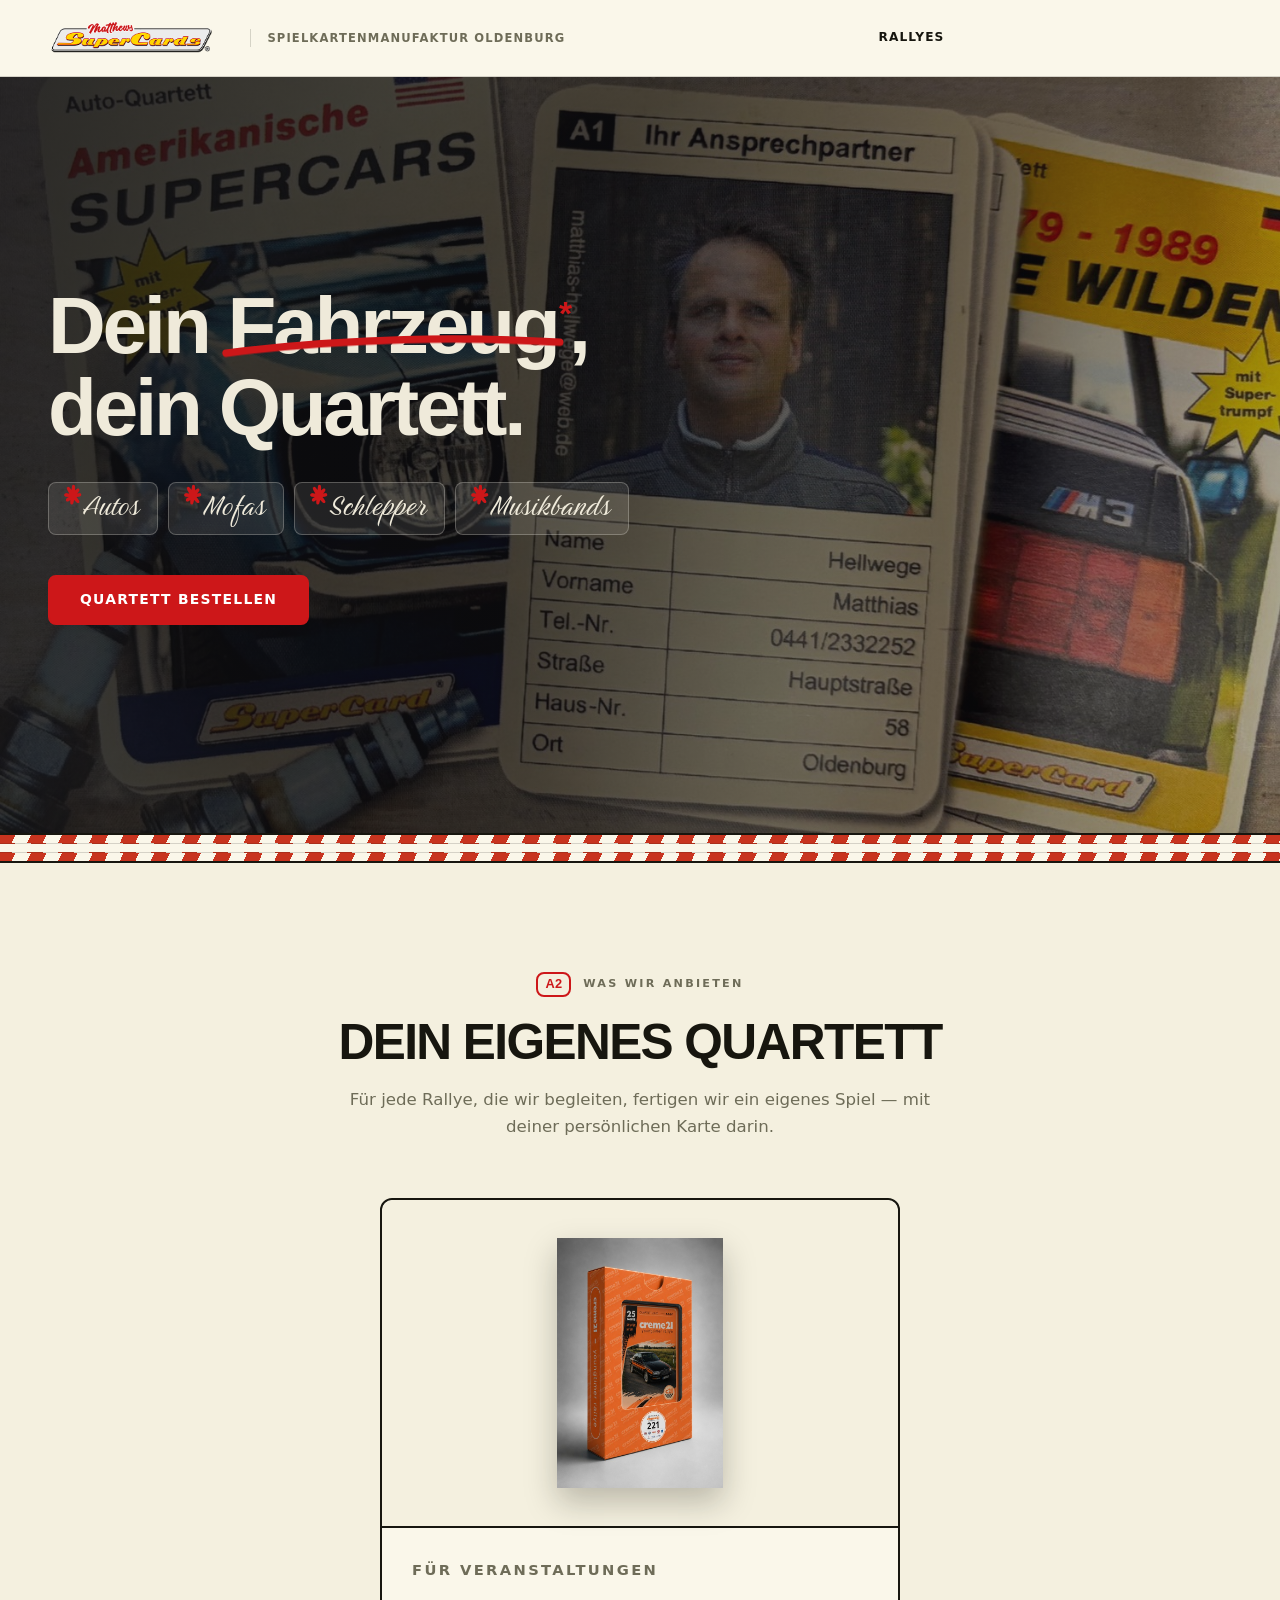
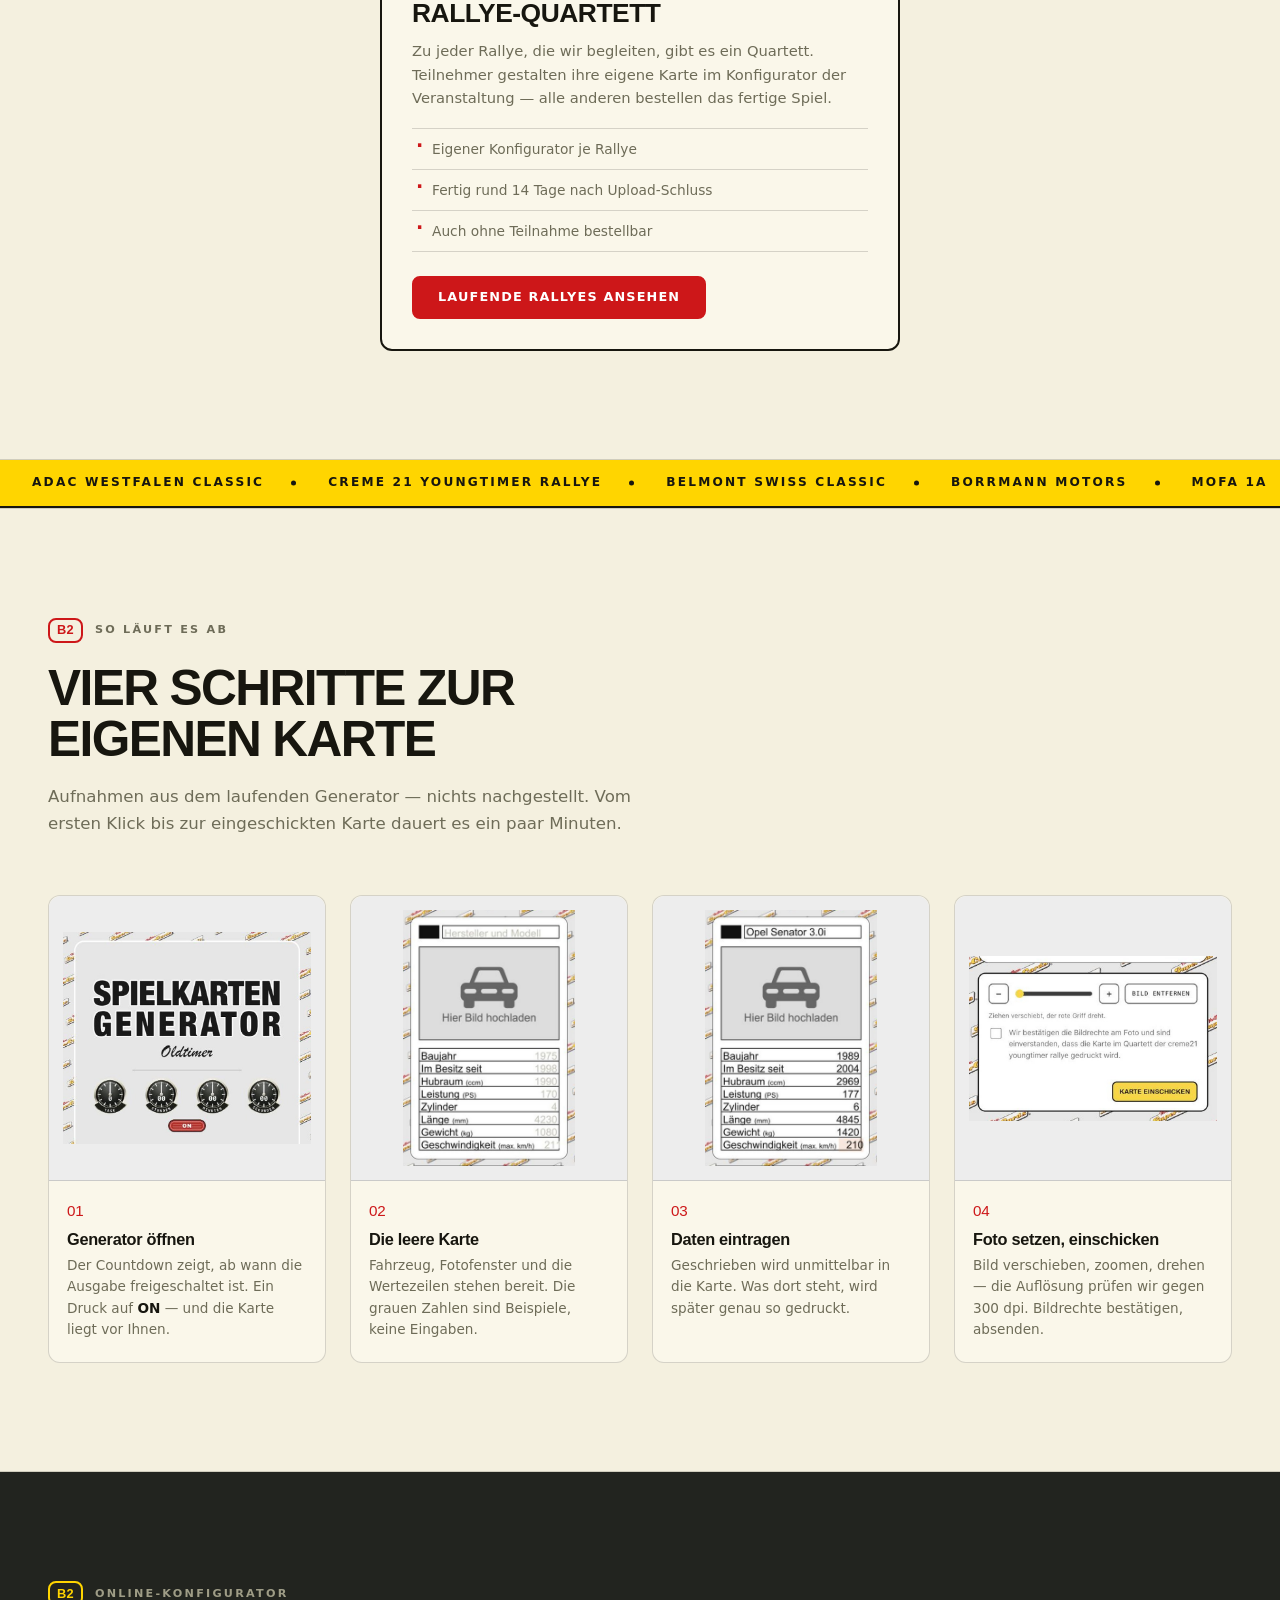
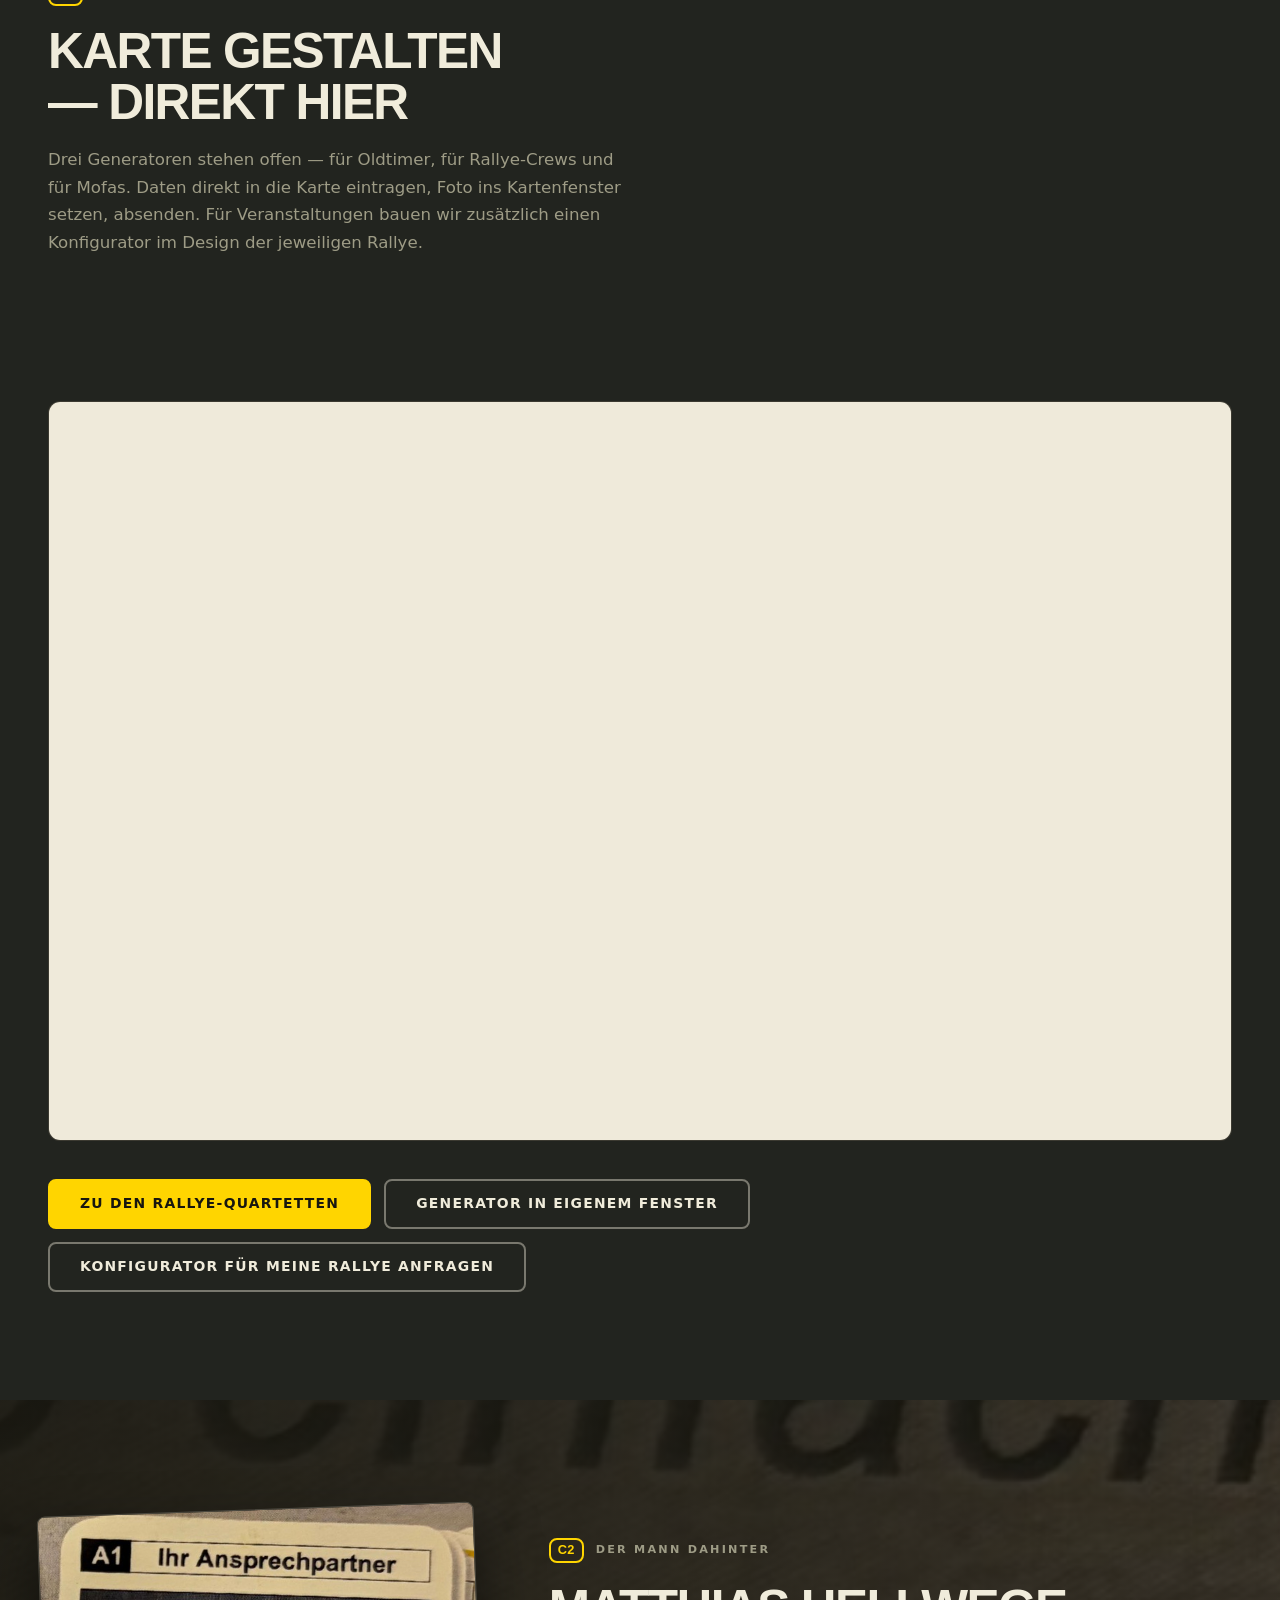
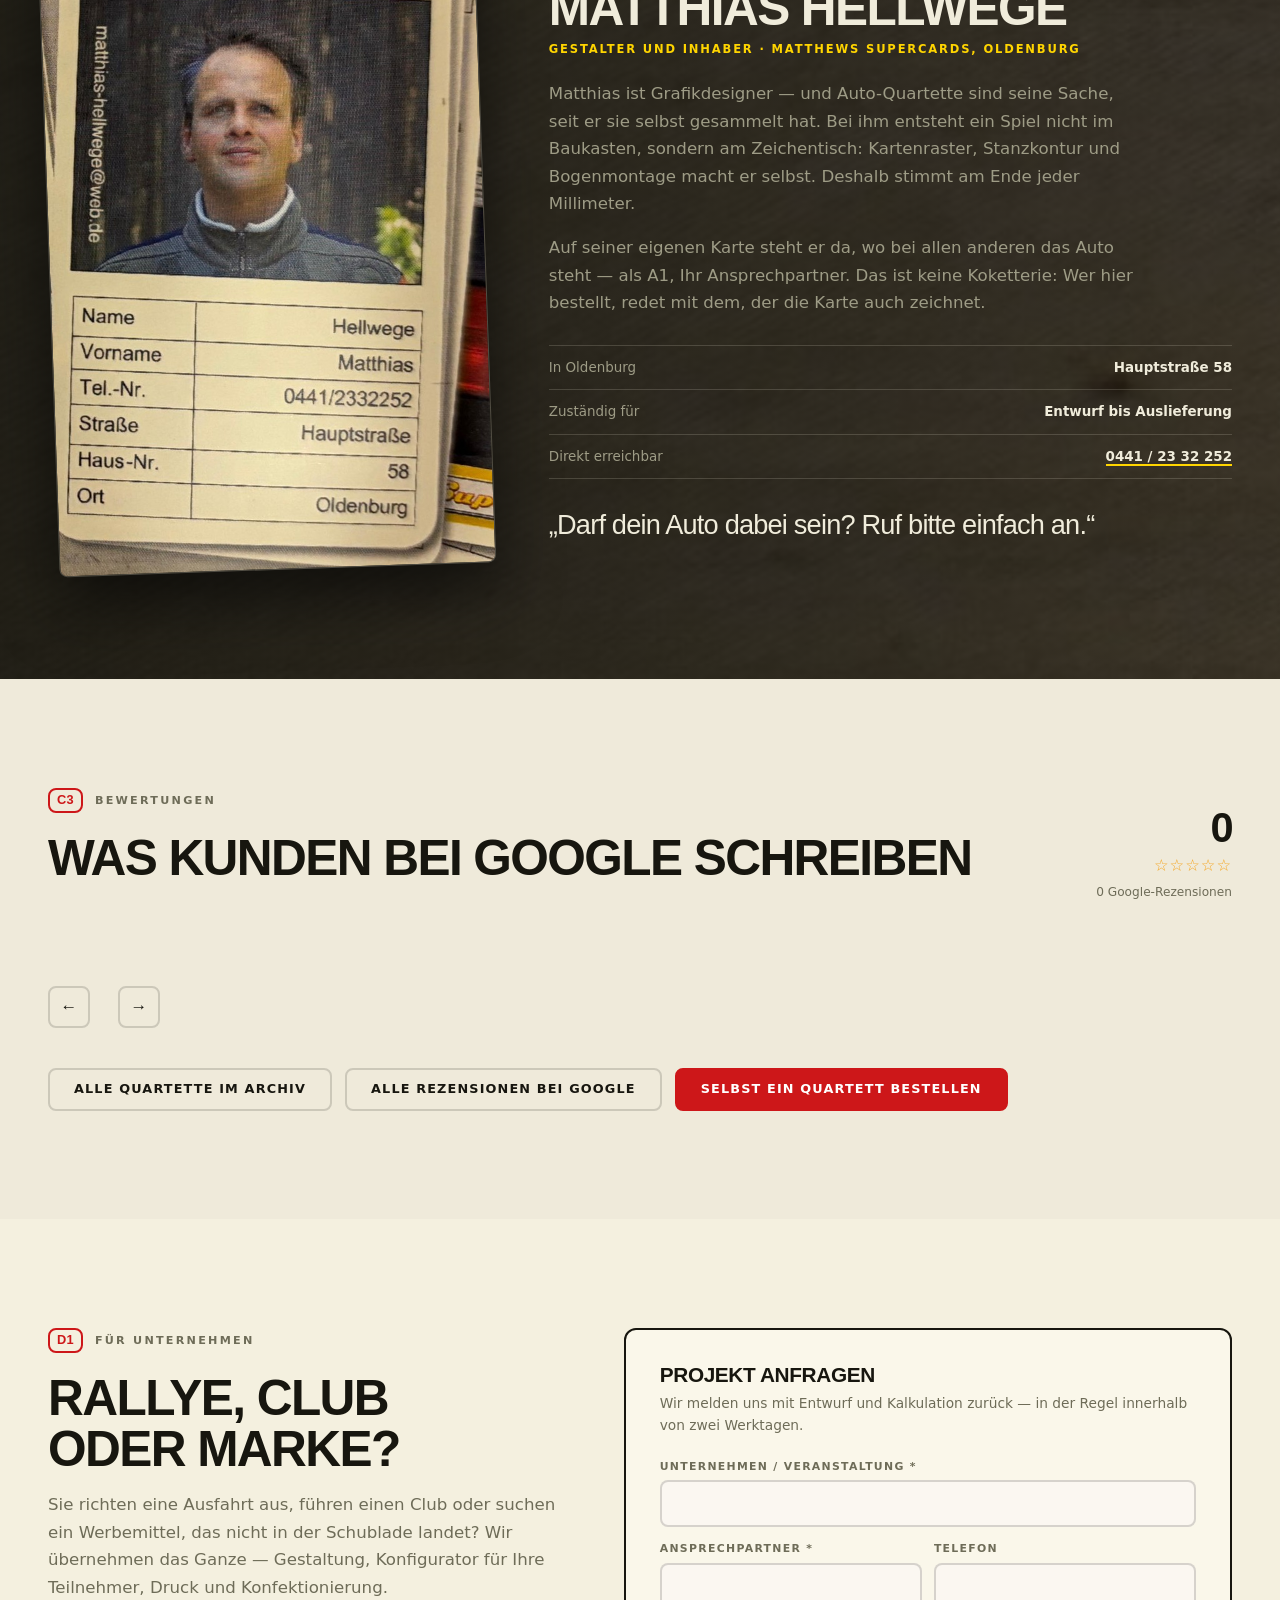
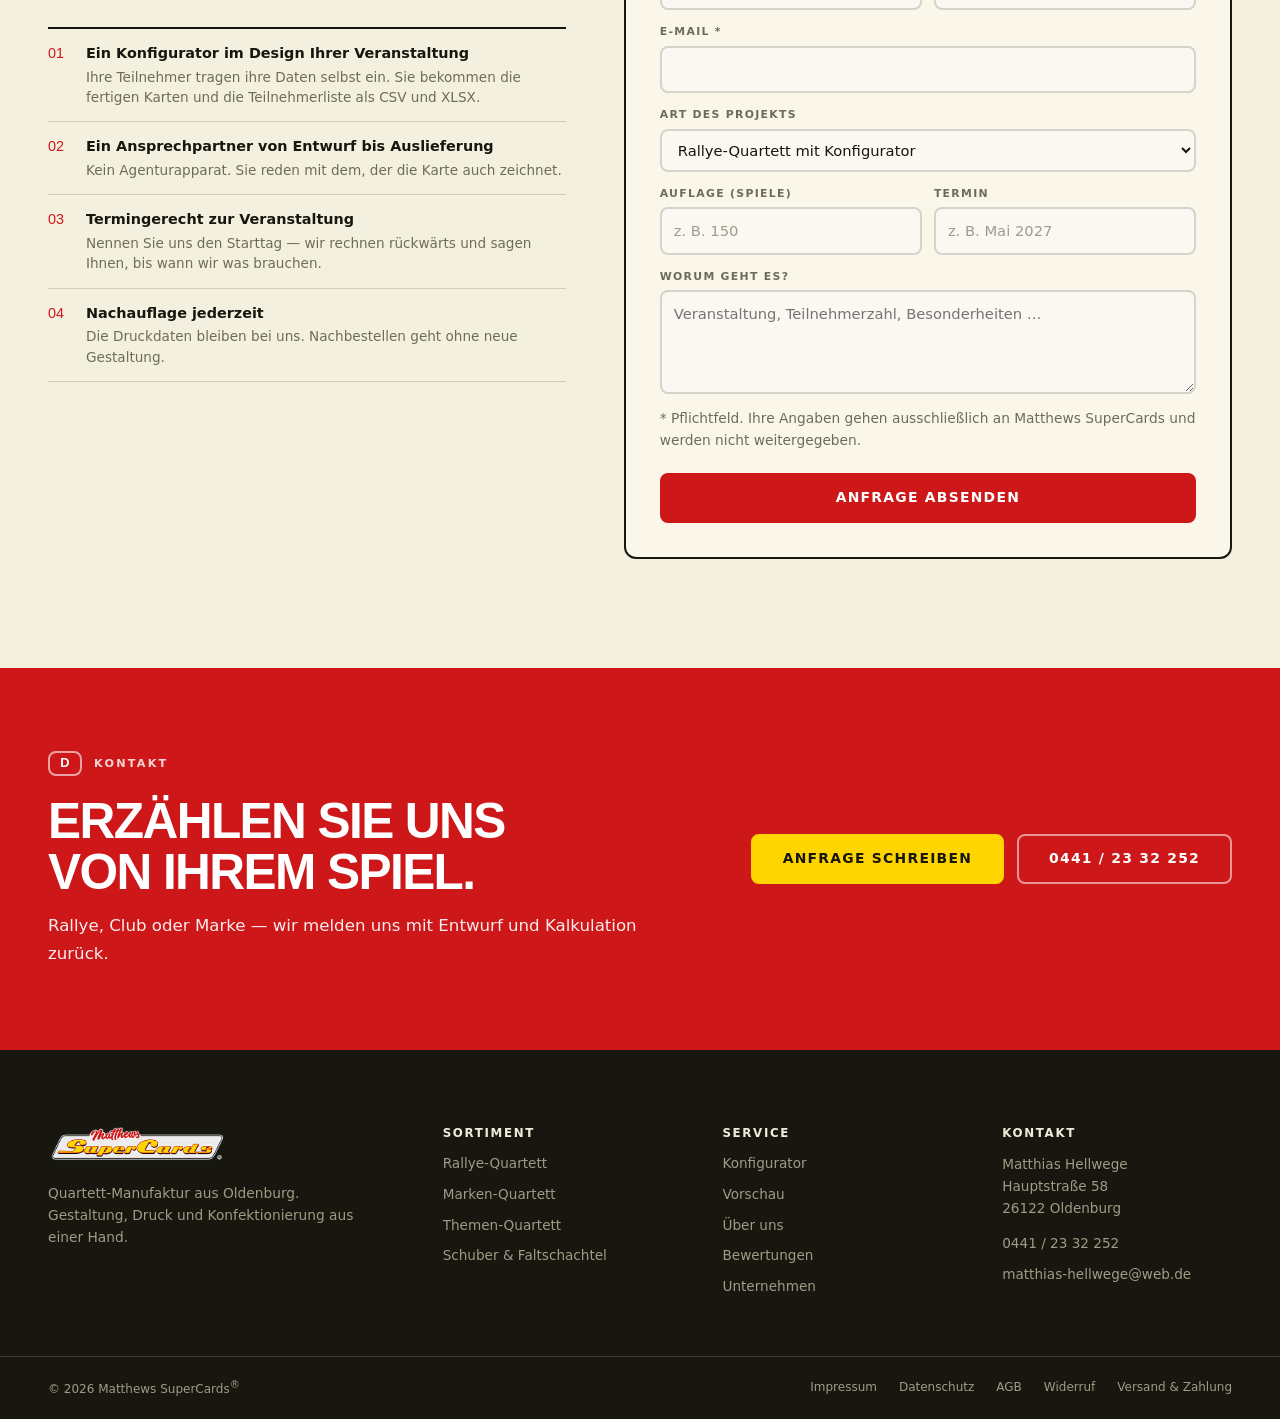
==== commit d5af2987: "Kundenwünsche: Kopf, Hero, Rallye-Liste, Bestellablauf Kopf: schwarzer Balken entfällt, "Spielkarten" ====
--- a/website/index.html
+++ b/website/index.html
@@ -23,26 +23,16 @@
 <a class="skip" href="#inhalt">Zum Inhalt springen</a>
 
 <!-- Topbar  -->
-<div class="topbar">
-  <div class="wrap topbar__in">
-    <p class="topbar__claim">Spielkartenmanufaktur Oldenburg</p>
-    <a class="topbar__ruf" href="tel:+494412332252">
-      <svg viewBox="0 0 24 24" width="15" height="15" aria-hidden="true" fill="currentColor"><path d="M6.6 10.8a15.1 15.1 0 0 0 6.6 6.6l2.2-2.2c.3-.3.7-.4 1-.2 1.2.4 2.4.6 3.6.6.6 0 1 .4 1 1V20c0 .6-.4 1-1 1A17 17 0 0 1 3 4c0-.6.4-1 1-1h3.5c.6 0 1 .4 1 1 0 1.3.2 2.5.6 3.6.1.4 0 .8-.2 1l-2.3 2.2Z"/></svg>
-      Anrufen</a>
-  </div>
-</div>
-
 <!-- ══ Header ══ -->
 <header class="head" id="head">
   <div class="wrap head__in">
     <a class="head__logo" href="index.html" aria-label="Matthews SuperCards — Startseite">
       <img src="assets/img/logo.png" alt="Matthews SuperCards" width="504" height="101">
     </a>
+    <span class="head__claim">Spielkartenmanufaktur Oldenburg</span>
     <!-- NAV:START -->
     <nav class="nav" aria-label="Hauptnavigation">
       <a href="rallyes.html">Rallyes</a>
-      <a href="index.html#konfigurator" class="is-cur">Konfigurator</a>
-      <a href="index.html#unternehmen" class="is-cur">Unternehmen</a>
     </nav>
     <!-- NAV:END -->
     <button class="burger" id="burger" aria-expanded="false" aria-controls="mobnav" aria-label="Menü öffnen">
@@ -52,8 +42,6 @@
   <!-- MOBNAV:START -->
   <div class="mobnav" id="mobnav" hidden>
     <a href="rallyes.html">Rallyes</a>
-    <a href="index.html#konfigurator" class="is-cur">Konfigurator</a>
-    <a href="index.html#unternehmen" class="is-cur">Unternehmen</a>
     <a class="btn btn--marke" href="rallyes.html">Quartett bestellen</a>
   </div>
   <!-- MOBNAV:END -->
@@ -66,7 +54,7 @@
   <div class="hero__grund" aria-hidden="true"></div>
   <div class="wrap hero__in">
     <div class="hero__copy">
-      <h1>Dein <s>Auto</s><sup>*</sup>,<br>dein Quartett.</h1>
+      <h1>Dein <span class="streich">Fahrzeug<svg class="wischer" viewBox="0 0 220 44" preserveAspectRatio="none" aria-hidden="true"><path d="M5 31c38-9 74-14 112-16 31-2 62-1 98 3"/></svg></span><sup>*</sup>,<br>dein Quartett.</h1>
       <ul class="hero__stern">
         <li>Autos</li><li>Mofas</li><li>Schlepper</li><li>Musikbands</li>
       </ul>
@@ -84,9 +72,9 @@
   <div class="wrap">
     <header class="sec__head sec__head--mitte">
       <p class="tag"><span class="tag__id">A2</span> Was wir anbieten</p>
-      <h2>Zwei Wege zu Ihrem Quartett</h2>
-      <p class="sec__lead">Fahren Sie eine Rallye mit — oder machen Sie Ihr eigenes Spiel?
-        Beides beginnt hier.</p>
+      <h2>Dein eigenes Quartett</h2>
+      <p class="sec__lead">Für jede Rallye, die wir begleiten, fertigen wir ein eigenes
+        Spiel — mit deiner persönlichen Karte darin.</p>
     </header>
 
     <div class="wahl__grid">
@@ -106,30 +94,6 @@
             <li>Auch ohne Teilnahme bestellbar</li>
           </ul>
           <a class="btn btn--marke" href="rallyes.html">Laufende Rallyes ansehen</a>
-        </div>
-      </article>
-
-      <article class="wahl__weg">
-        <div class="wahl__bild"><img src="assets/img/wahl-eigene.jpg"
-          alt="Beispielkarte aus dem Generator: Peugeot 103 mit leeren Wertezeilen" loading="lazy"></div>
-        <div class="wahl__text">
-          <p class="wahl__kind">Für alle anderen</p>
-          <h3>Eigene Spielkarte</h3>
-          <p>Ihr Fahrzeug, Ihre Werte, Ihre Karte. Wählen Sie den passenden Generator,
-             tragen Sie die Daten ein und setzen Sie Ihr Foto ins Kartenfenster — den
-             Rest machen wir.</p>
-
-          <div class="wahl__gen">
-            <span class="wahl__genTitel">Generator wählen</span>
-            <div class="wahl__genListe">
-              <a class="gen" href="https://oldtimer-spielkartengenerator.visionwerk.agency/"
-                 target="_blank" rel="noopener"><b>Oldtimer</b><span>Klassiker aller Marken</span></a>
-              <a class="gen" href="https://ralley-spielkartengenerator.visionwerk.agency/"
-                 target="_blank" rel="noopener"><b>Rallye</b><span>Crew, Startnummer, Fahrzeug</span></a>
-              <a class="gen" href="https://mofa-spielkartengenerator.visionwerk.agency/"
-                 target="_blank" rel="noopener"><b>Mofa</b><span>Zweitakt und Dolce Vita</span></a>
-            </div>
-          </div>
         </div>
       </article>
 
--- a/website/assets/css/style.css
+++ b/website/assets/css/style.css
@@ -7,6 +7,13 @@
    farbe; für den Shop selbst ist das Rot aus dem SuperCards-Logo.
    Karten- und Werkbankfarben stammen aus dem Flyer.
    ═══════════════════════════════════════════════════════════════ */
+
+/* Handschrift aus dem Konfigurator — hält Shop und Generator zusammen */
+@font-face{
+  font-family:'Birthstone';
+  src:url('../fonts/Birthstone-Regular.ttf') format('truetype');
+  font-weight:400; font-style:normal; font-display:swap;
+}
 
 :root{
   /* — aus creme21-frontend.html — */
@@ -40,6 +47,7 @@
 
   --f-disp: "Arial Black","Helvetica Neue",Helvetica,Arial,system-ui,sans-serif;
   --f-body: system-ui,-apple-system,"Segoe UI",Roboto,Helvetica,Arial,sans-serif;
+  --f-hand: 'Birthstone', 'Segoe Script', cursive;
   --f-mono: ui-monospace,"SF Mono",Menlo,Consolas,"Roboto Mono",monospace;
 
   --wrap: 1280px;
@@ -999,3 +1007,75 @@
 @media (min-width:861px){ .produkt__bilder{ grid-template-columns:1fr 1fr } }
 @media (max-width:860px){ .produkt__bilder{ position:static; grid-template-columns:1fr 1fr } }
 @media (max-width:520px){ .produkt__bilder{ grid-template-columns:1fr } }
+
+/* ── Kopfzeile: Claim neben dem Logo (schwarzer Balken entfällt) ── */
+.head__claim{ flex:none; padding-left:16px; margin-left:4px;
+  border-left:1px solid var(--line);
+  font-size:.72rem; font-weight:700; letter-spacing:.1em;
+  text-transform:uppercase; color:var(--muted); white-space:nowrap }
+@media (max-width:760px){ .head__claim{ display:none } }
+
+/* ── Hero: Fahrzeug weiß, roter Wischer von Hand ───────────────── */
+.hero--voll h1 .streich{ position:relative; display:inline-block;
+  color:var(--paper) }
+.wischer{ position:absolute; left:-3%; top:52%; width:106%; height:.46em;
+  overflow:visible; pointer-events:none }
+.wischer path{ fill:none; stroke:var(--marke); stroke-width:7;
+  stroke-linecap:round; vector-effect:non-scaling-stroke;
+  /* leichte Unregelmäßigkeit, damit der Strich gezogen wirkt */
+  filter:drop-shadow(0 1px 0 rgba(205,23,25,.55)) }
+.hero--voll h1 sup{ color:var(--marke) }
+
+/* Kategorien in der Handschrift des Konfigurators, Sterne rot */
+.hero__stern li{ font-family:var(--f-hand); font-weight:400;
+  font-size:clamp(1.5rem,3.4vw,2.2rem); letter-spacing:0;
+  padding:4px 18px 8px 34px; line-height:1.1 }
+.hero__stern li::before{ color:var(--marke); top:50%; transform:translateY(-55%);
+  font-size:1.5em }
+/* Nur noch ein Angebotsweg — Kachel mittig statt zweispaltig */
+.wahl__grid{ grid-template-columns:minmax(0,520px); justify-content:center }
+
+/* Zweiter Knopf: hellgrau mit heller Schrift */
+.btn--grau{ --bg:#8B8B86; --bd:#8B8B86; --fg:#fff }
+.btn--grau:hover{ --bg:#76766F; --bd:#76766F; --fg:#fff }
+
+/* ── Zusatzoption Aufsteller ────────────────────────────────── */
+.zusatz{ display:flex; align-items:flex-start; gap:12px; margin:4px 0 18px;
+  padding:14px 16px; background:var(--feld); border:2px solid var(--line);
+  border-radius:var(--rund-s); cursor:pointer; transition:border-color .18s }
+.zusatz:hover{ border-color:var(--ink) }
+.zusatz:has(input:checked){ border-color:var(--marke); background:#fff }
+.zusatz input{ width:20px; height:20px; margin:2px 0 0; flex:none; accent-color:var(--marke) }
+.zusatz__text{ flex:1; display:flex; flex-direction:column; gap:3px }
+.zusatz__text b{ font-size:.92rem }
+.zusatz__text span{ font-size:.82rem; line-height:1.45; color:var(--muted) }
+.zusatz__preis{ flex:none; font-family:var(--f-disp); font-size:1.06rem;
+  letter-spacing:-.02em; color:var(--marke) }
+
+/* ── Vorschau vor der Bestellung ────────────────────────────── */
+.vorschau2{ margin-top:4px; padding-top:20px; border-top:2px solid var(--ink) }
+.vorschau2__titel{ margin:0 0 16px; font-size:.68rem; font-weight:800;
+  letter-spacing:.14em; text-transform:uppercase; color:var(--muted) }
+.vorschau2__karten{ display:grid; grid-template-columns:repeat(auto-fit,minmax(120px,1fr));
+  gap:14px; margin-bottom:18px }
+.vorschau2__karten figure{ margin:0; text-align:center }
+.vorschau2__karten img{ width:100%; height:auto; border-radius:var(--rund-s);
+  box-shadow:0 10px 22px rgba(23,22,15,.2) }
+.vorschau2__karten figcaption{ margin-top:8px; font-size:.68rem; font-weight:700;
+  letter-spacing:.08em; text-transform:uppercase; color:var(--muted) }
+.vorschau2__pers{ position:relative }
+.vorschau2__band{ position:absolute; left:8%; right:8%; bottom:22%;
+  display:flex; align-items:center; gap:6px; padding:5px 8px;
+  background:var(--ink); color:var(--paper); border-radius:4px;
+  font-size:.62rem; overflow:hidden }
+.vorschau2__band b{ flex:none; font-family:var(--f-disp); letter-spacing:-.02em }
+.vorschau2__band i{ font-style:normal; font-weight:700; white-space:nowrap;
+  overflow:hidden; text-overflow:ellipsis }
+.vorschau2__summe{ margin:0 0 16px; font-size:.8rem; font-weight:800;
+  letter-spacing:.1em; text-transform:uppercase }
+.vorschau2__summe b{ font-family:var(--f-disp); font-size:1.5rem;
+  letter-spacing:-.03em; text-transform:none }
+.vorschau2__summe span{ font-weight:400; letter-spacing:0; text-transform:none; color:var(--muted) }
+.vorschau2__act{ display:flex; gap:11px; flex-wrap:wrap }
+.vorschau2__act .btn--ghost{ flex:0 0 auto }
+.vorschau2__act .btn--lg{ flex:1 1 220px; width:auto }
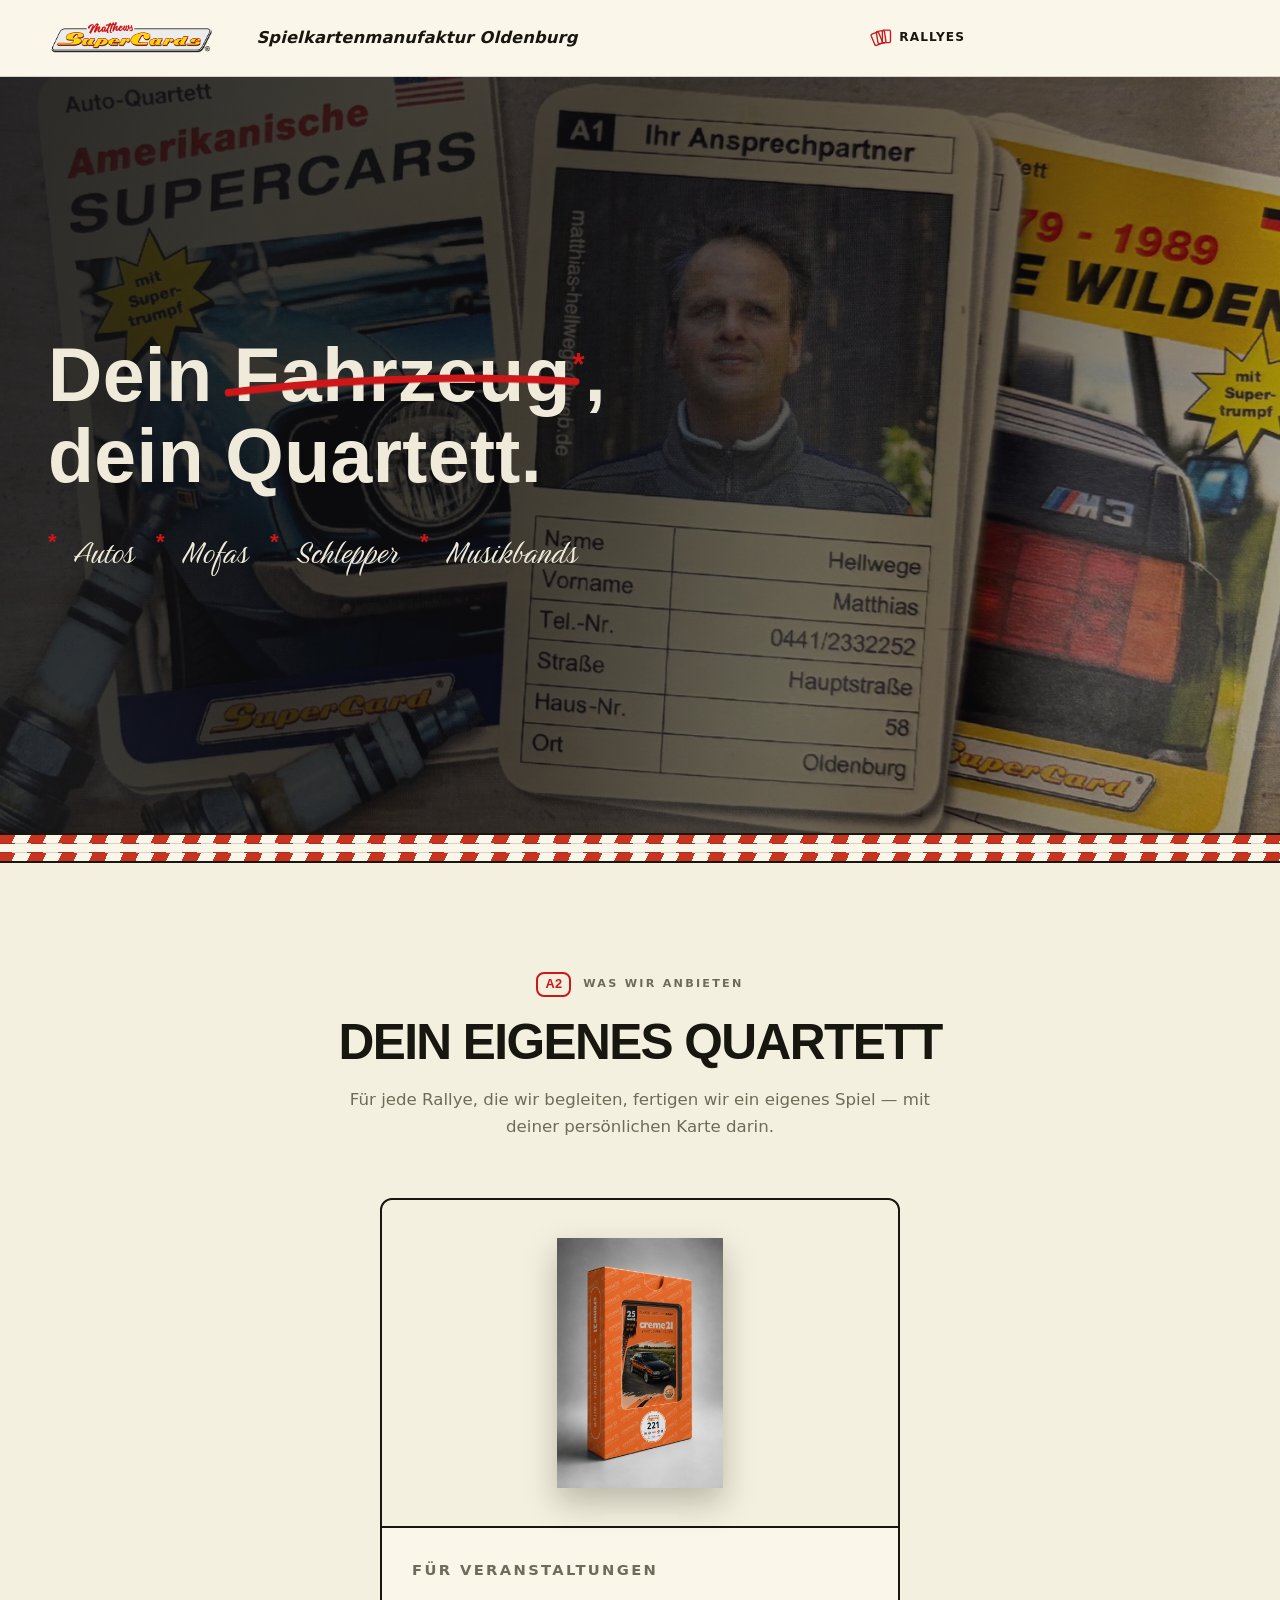
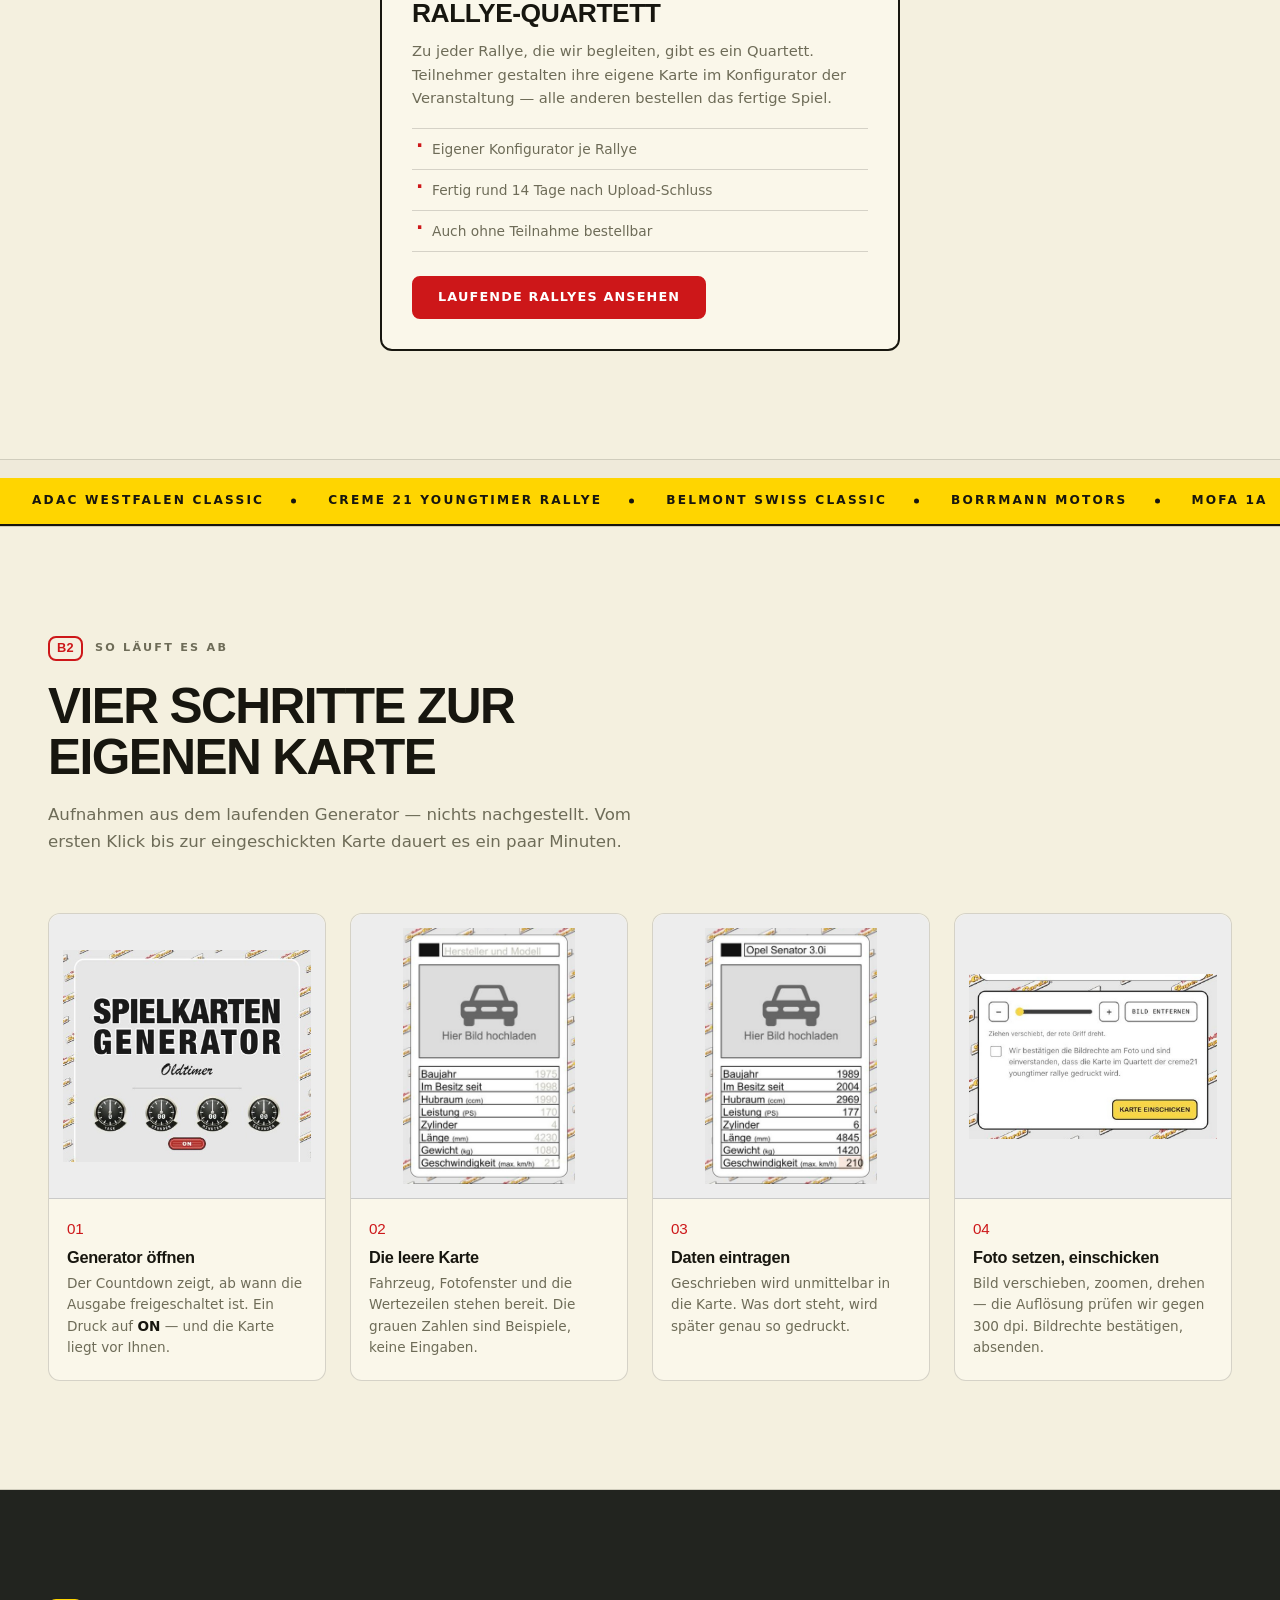
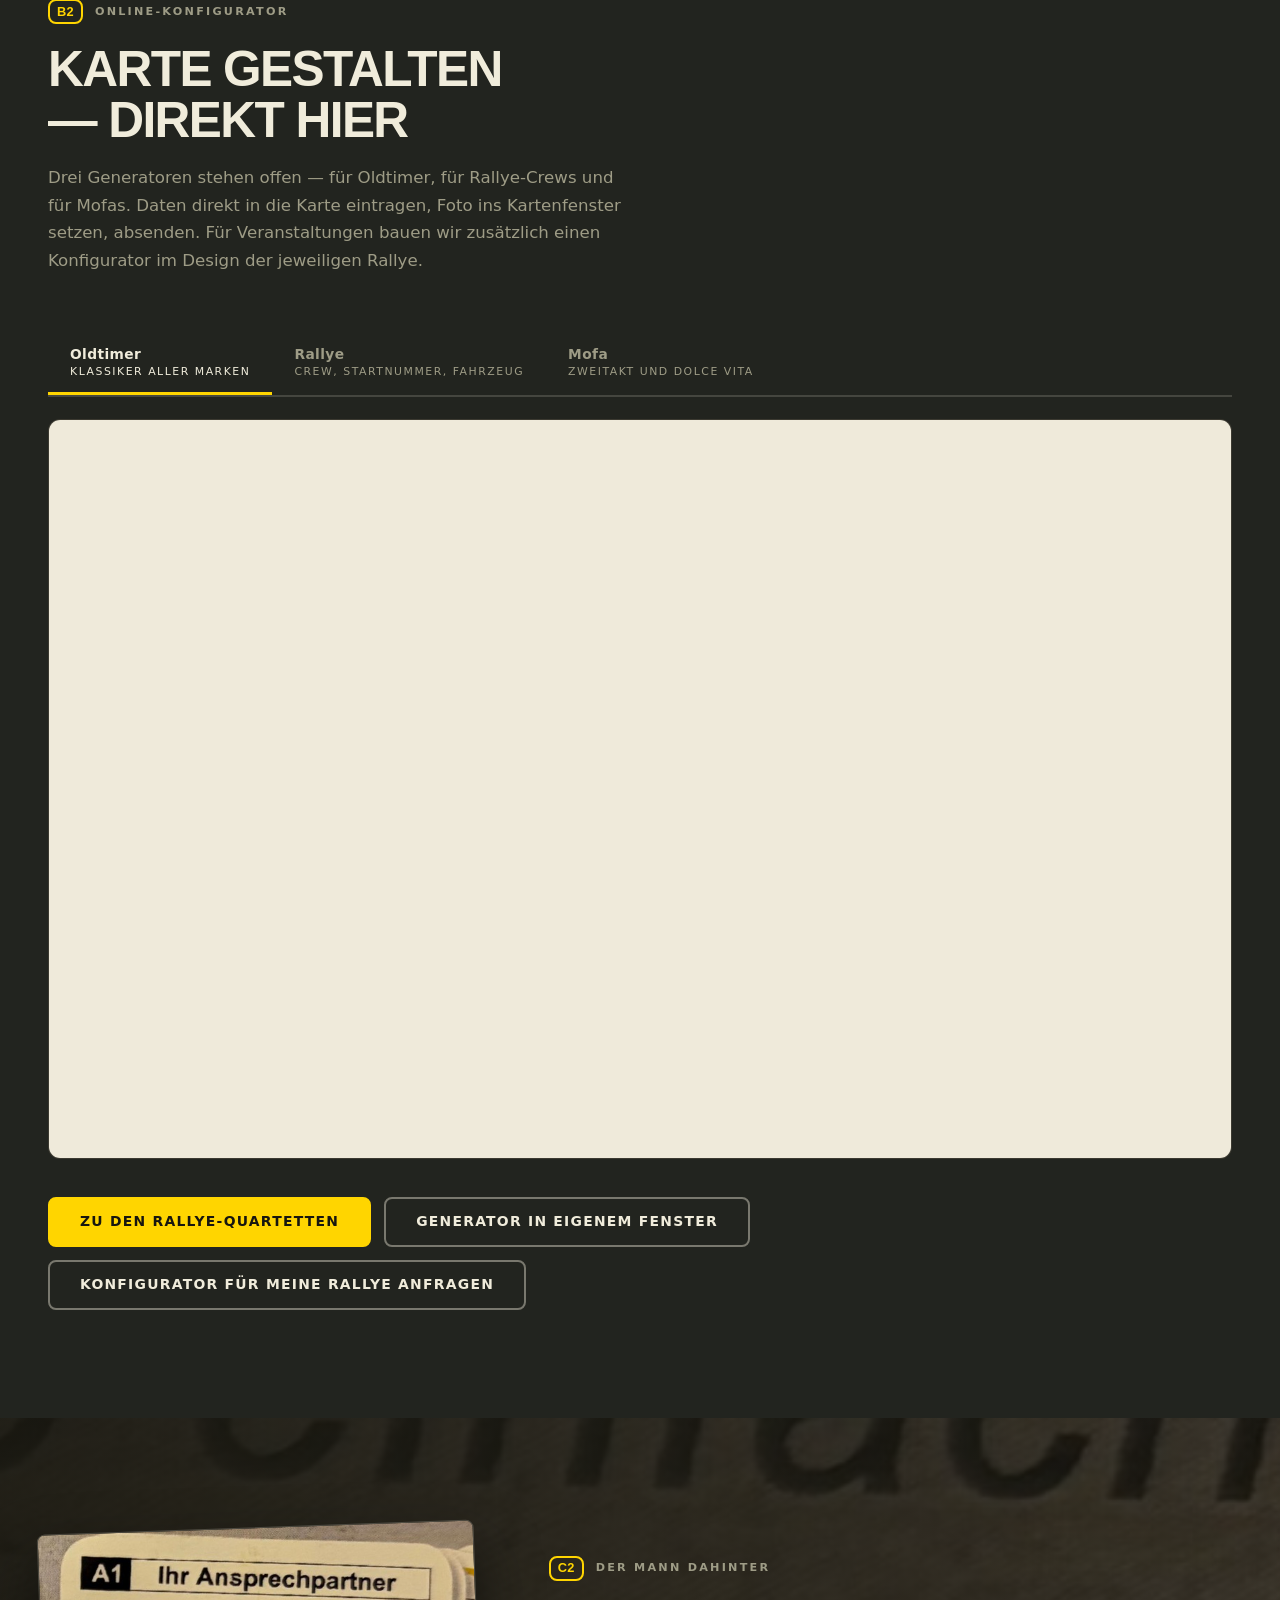
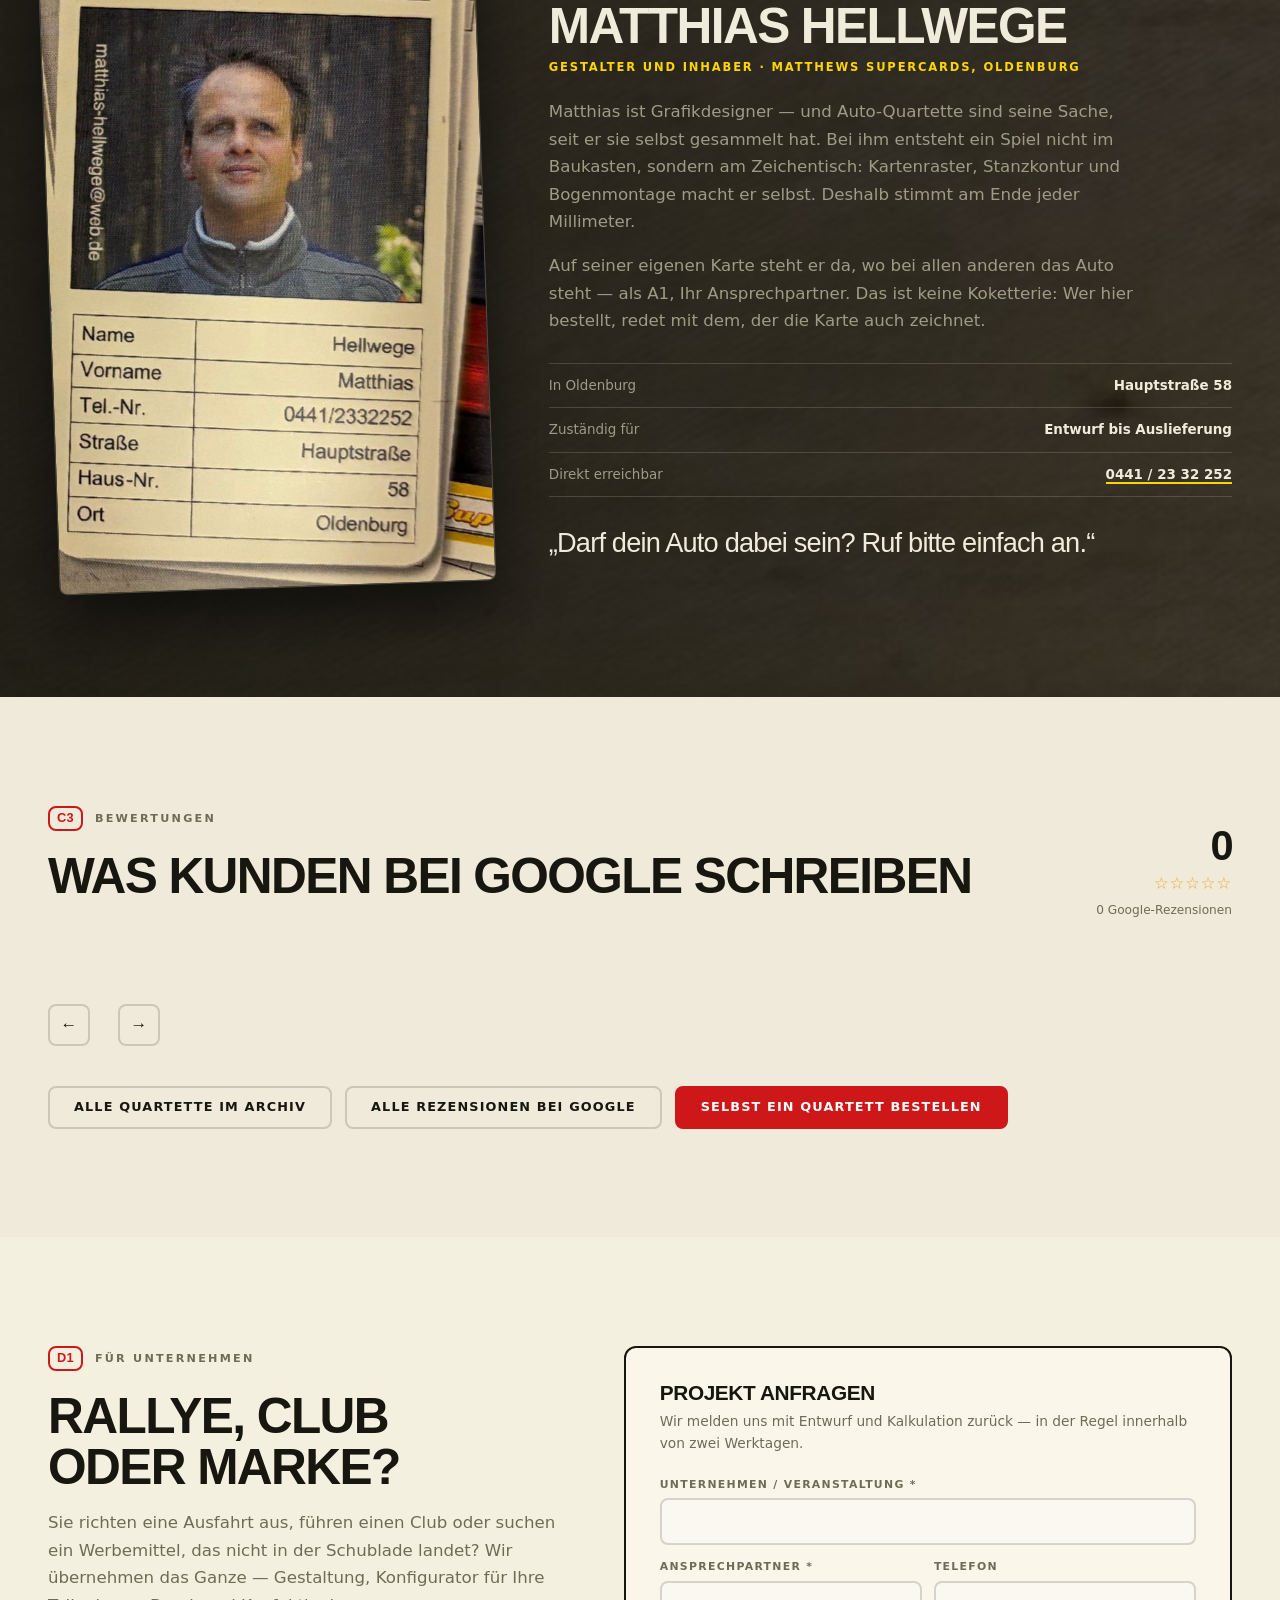
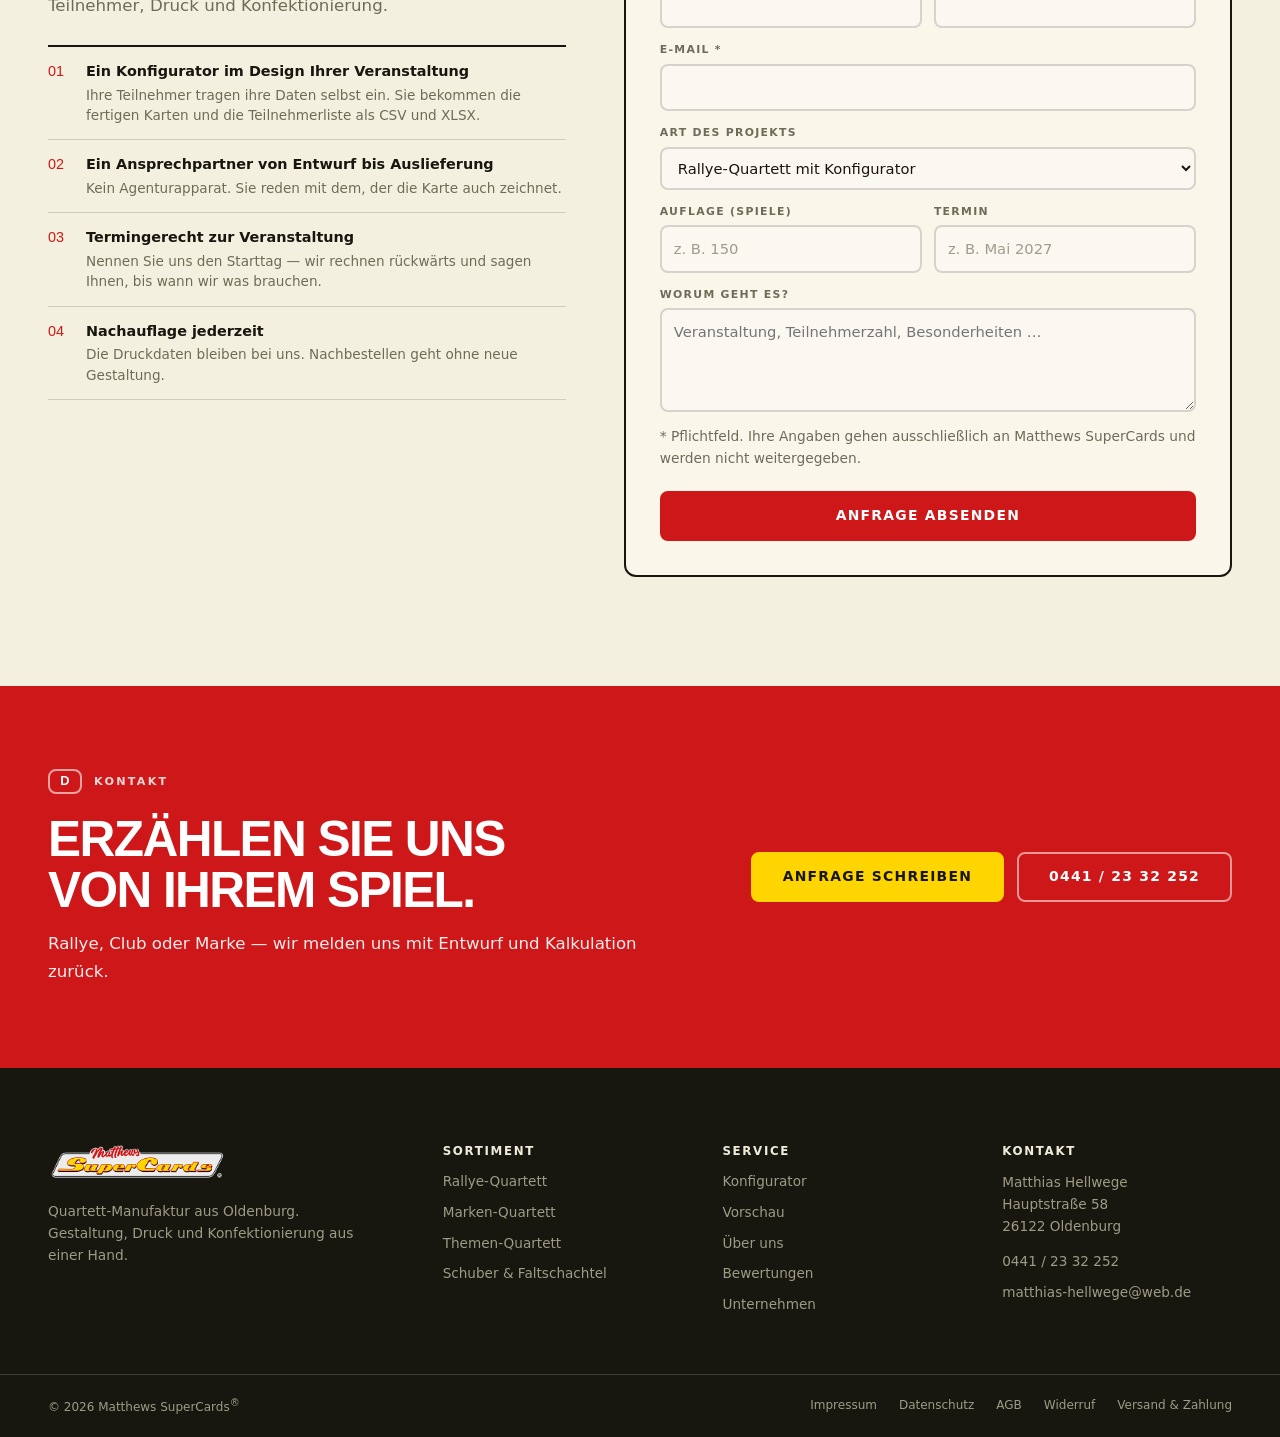
==== commit 635b858c: "Kundenwünsche: Navbar, Hero, Aufsteller einzeln, Archiv - Claim kursiv und dicht am Logo, Trennstric" ====
--- a/website/index.html
+++ b/website/index.html
@@ -29,10 +29,10 @@
     <a class="head__logo" href="index.html" aria-label="Matthews SuperCards — Startseite">
       <img src="assets/img/logo.png" alt="Matthews SuperCards" width="504" height="101">
     </a>
-    <span class="head__claim">Spielkartenmanufaktur Oldenburg</span>
+    <span class="head__claim">Spielkartenmanufaktur&nbsp;Oldenburg</span>
     <!-- NAV:START -->
     <nav class="nav" aria-label="Hauptnavigation">
-      <a href="rallyes.html">Rallyes</a>
+      <a href="rallyes.html" class="navlink"><svg class="navkarten" viewBox="0 0 26 22" width="22" height="19" aria-hidden="true"><g fill="none" stroke="currentColor" stroke-width="1.6" stroke-linejoin="round"><rect x="3.2" y="5.4" width="9.6" height="14.2" rx="1.6" transform="rotate(-22 8 12.5)"/><rect x="8.4" y="3.2" width="9.6" height="14.6" rx="1.6" transform="rotate(-9 13.2 10.5)"/><rect x="14.6" y="2.2" width="9.6" height="14.8" rx="1.6"/></g></svg>Rallyes</a>
     </nav>
     <!-- NAV:END -->
     <button class="burger" id="burger" aria-expanded="false" aria-controls="mobnav" aria-label="Menü öffnen">
@@ -41,7 +41,7 @@
   </div>
   <!-- MOBNAV:START -->
   <div class="mobnav" id="mobnav" hidden>
-    <a href="rallyes.html">Rallyes</a>
+    <a href="rallyes.html" class="navlink"><svg class="navkarten" viewBox="0 0 26 22" width="22" height="19" aria-hidden="true"><g fill="none" stroke="currentColor" stroke-width="1.6" stroke-linejoin="round"><rect x="3.2" y="5.4" width="9.6" height="14.2" rx="1.6" transform="rotate(-22 8 12.5)"/><rect x="8.4" y="3.2" width="9.6" height="14.6" rx="1.6" transform="rotate(-9 13.2 10.5)"/><rect x="14.6" y="2.2" width="9.6" height="14.8" rx="1.6"/></g></svg>Rallyes</a>
     <a class="btn btn--marke" href="rallyes.html">Quartett bestellen</a>
   </div>
   <!-- MOBNAV:END -->
@@ -58,9 +58,6 @@
       <ul class="hero__stern">
         <li>Autos</li><li>Mofas</li><li>Schlepper</li><li>Musikbands</li>
       </ul>
-      <div class="hero__act" id="heroact">
-        <a class="btn btn--marke btn--lg" href="rallyes.html">Quartett bestellen</a>
-      </div>
     </div>
   </div>
 </section>
--- a/website/assets/css/style.css
+++ b/website/assets/css/style.css
@@ -974,17 +974,15 @@
 .hero--voll .hero__in{ position:relative; display:block;
   padding-block:clamp(48px,7vw,96px) }
 .hero--voll .hero__copy{ max-width:760px; display:block }
-.hero--voll h1{ color:var(--paper); font-size:clamp(2.4rem,7vw,5rem);
-  line-height:1.02; letter-spacing:-.04em; text-transform:none }
+.hero--voll h1{ color:var(--paper); font-size:clamp(2.3rem,6.6vw,4.7rem);
+  line-height:1.08; letter-spacing:.005em; text-transform:none }
 .hero--voll h1 s{ color:var(--marke); text-decoration-thickness:.07em }
 .hero--voll h1 sup{ color:var(--gelb); font-size:.42em; top:-.6em; margin-left:.04em }
 
 .hero__stern{ list-style:none; display:flex; flex-wrap:wrap; gap:8px 10px;
   margin:clamp(22px,3vw,34px) 0 0; padding:0 }
-.hero__stern li{ position:relative; padding:9px 16px 9px 30px;
-  background:rgba(243,239,230,.1); border:1px solid rgba(243,239,230,.26);
-  border-radius:var(--rund-s); color:var(--paper);
-  font-size:clamp(.86rem,1.5vw,1rem); font-weight:700; letter-spacing:.02em }
+.hero__stern li{ position:relative; padding:2px 6px 2px 26px;
+  background:none; border:0; color:var(--paper) }
 .hero__stern li::before{ content:'*'; position:absolute; left:13px; top:11px;
   color:var(--gelb); font-weight:900; font-size:1.1em; line-height:1 }
 .hero--voll .hero__act{ margin:clamp(28px,3.4vw,40px) 0 0 }
@@ -1008,17 +1006,20 @@
 @media (max-width:860px){ .produkt__bilder{ position:static; grid-template-columns:1fr 1fr } }
 @media (max-width:520px){ .produkt__bilder{ grid-template-columns:1fr } }
 
-/* ── Kopfzeile: Claim neben dem Logo (schwarzer Balken entfällt) ── */
-.head__claim{ flex:none; padding-left:16px; margin-left:4px;
-  border-left:1px solid var(--line);
-  font-size:.72rem; font-weight:700; letter-spacing:.1em;
-  text-transform:uppercase; color:var(--muted); white-space:nowrap }
-@media (max-width:760px){ .head__claim{ display:none } }
+/* ── Kopfzeile: Claim dicht am Logo, kursiv wie der Schriftzug ── */
+.head__claim{ flex:none; margin-left:10px; align-self:center;
+  font-size:1.02rem; font-style:italic; font-weight:800;
+  letter-spacing:.01em; line-height:1; color:var(--ink); white-space:nowrap }
+@media (max-width:860px){ .head__claim{ display:none } }
+
+/* Kartenfächer vor den Rallye-Spielen */
+.navlink{ display:inline-flex; align-items:center; gap:7px }
+.navkarten{ flex:none; color:var(--marke); margin-top:-1px }
 
 /* ── Hero: Fahrzeug weiß, roter Wischer von Hand ───────────────── */
 .hero--voll h1 .streich{ position:relative; display:inline-block;
   color:var(--paper) }
-.wischer{ position:absolute; left:-3%; top:52%; width:106%; height:.46em;
+.wischer{ position:absolute; left:-4%; top:38%; width:108%; height:.5em;
   overflow:visible; pointer-events:none }
 .wischer path{ fill:none; stroke:var(--marke); stroke-width:7;
   stroke-linecap:round; vector-effect:non-scaling-stroke;
@@ -1027,11 +1028,15 @@
 .hero--voll h1 sup{ color:var(--marke) }
 
 /* Kategorien in der Handschrift des Konfigurators, Sterne rot */
+/* Kategorien in Handschrift, Sterne wie der in der Überschrift */
+.hero__stern{ gap:6px 22px }
 .hero__stern li{ font-family:var(--f-hand); font-weight:400;
-  font-size:clamp(1.5rem,3.4vw,2.2rem); letter-spacing:0;
-  padding:4px 18px 8px 34px; line-height:1.1 }
-.hero__stern li::before{ color:var(--marke); top:50%; transform:translateY(-55%);
-  font-size:1.5em }
+  font-size:clamp(1.6rem,3.6vw,2.4rem); letter-spacing:0;
+  padding:0 0 0 26px; line-height:1.15 }
+.hero__stern li::before{ content:'*'; position:absolute; left:0; top:.46em;
+  transform:translateY(-50%);
+  font-family:var(--f-disp); font-size:.58em; font-weight:900;
+  color:var(--marke); line-height:1 }
 /* Nur noch ein Angebotsweg — Kachel mittig statt zweispaltig */
 .wahl__grid{ grid-template-columns:minmax(0,520px); justify-content:center }
 
@@ -1079,3 +1084,26 @@
 .vorschau2__act{ display:flex; gap:11px; flex-wrap:wrap }
 .vorschau2__act .btn--ghost{ flex:0 0 auto }
 .vorschau2__act .btn--lg{ flex:1 1 220px; width:auto }
+
+/* ── Eingebetteter Zahlungsblock ────────────────────────────── */
+.zahlung{ margin-top:4px; padding-top:20px; border-top:2px solid var(--ink) }
+.zahlung__kopf{ display:flex; align-items:center; gap:14px; margin-bottom:18px }
+.zahlung__kopf span{ font-size:.68rem; font-weight:800; letter-spacing:.14em;
+  text-transform:uppercase; color:var(--muted) }
+#stripe-block{ min-height:420px }
+
+/* ── Produktwahl: Quartett oder nur der Aufsteller ───────────────────── */
+.wahl{ display:grid; gap:8px; margin:0 0 18px }
+.wahl__o{ display:grid; grid-template-columns:auto 1fr auto; align-items:center;
+  gap:12px; padding:12px 14px; background:var(--feld);
+  border:1px solid var(--line); border-radius:var(--rund-s); cursor:pointer }
+.wahl__o:has(input:checked){ border-color:var(--marke);
+  box-shadow:inset 0 0 0 1px var(--marke) }
+.wahl__o input{ width:18px; height:18px; accent-color:var(--marke) }
+.wahl__t b{ display:block; font-size:.98rem }
+.wahl__t i{ display:block; font-style:normal; font-size:.84rem; color:var(--muted) }
+.wahl__p{ font-weight:800; white-space:nowrap }
+
+/* zweiter Weg je Archiveintrag: Karte selbst bauen */
+.qk2__link--bauen{ margin-top:4px; color:var(--muted) }
+.qk2__link--bauen:hover{ color:var(--marke) }
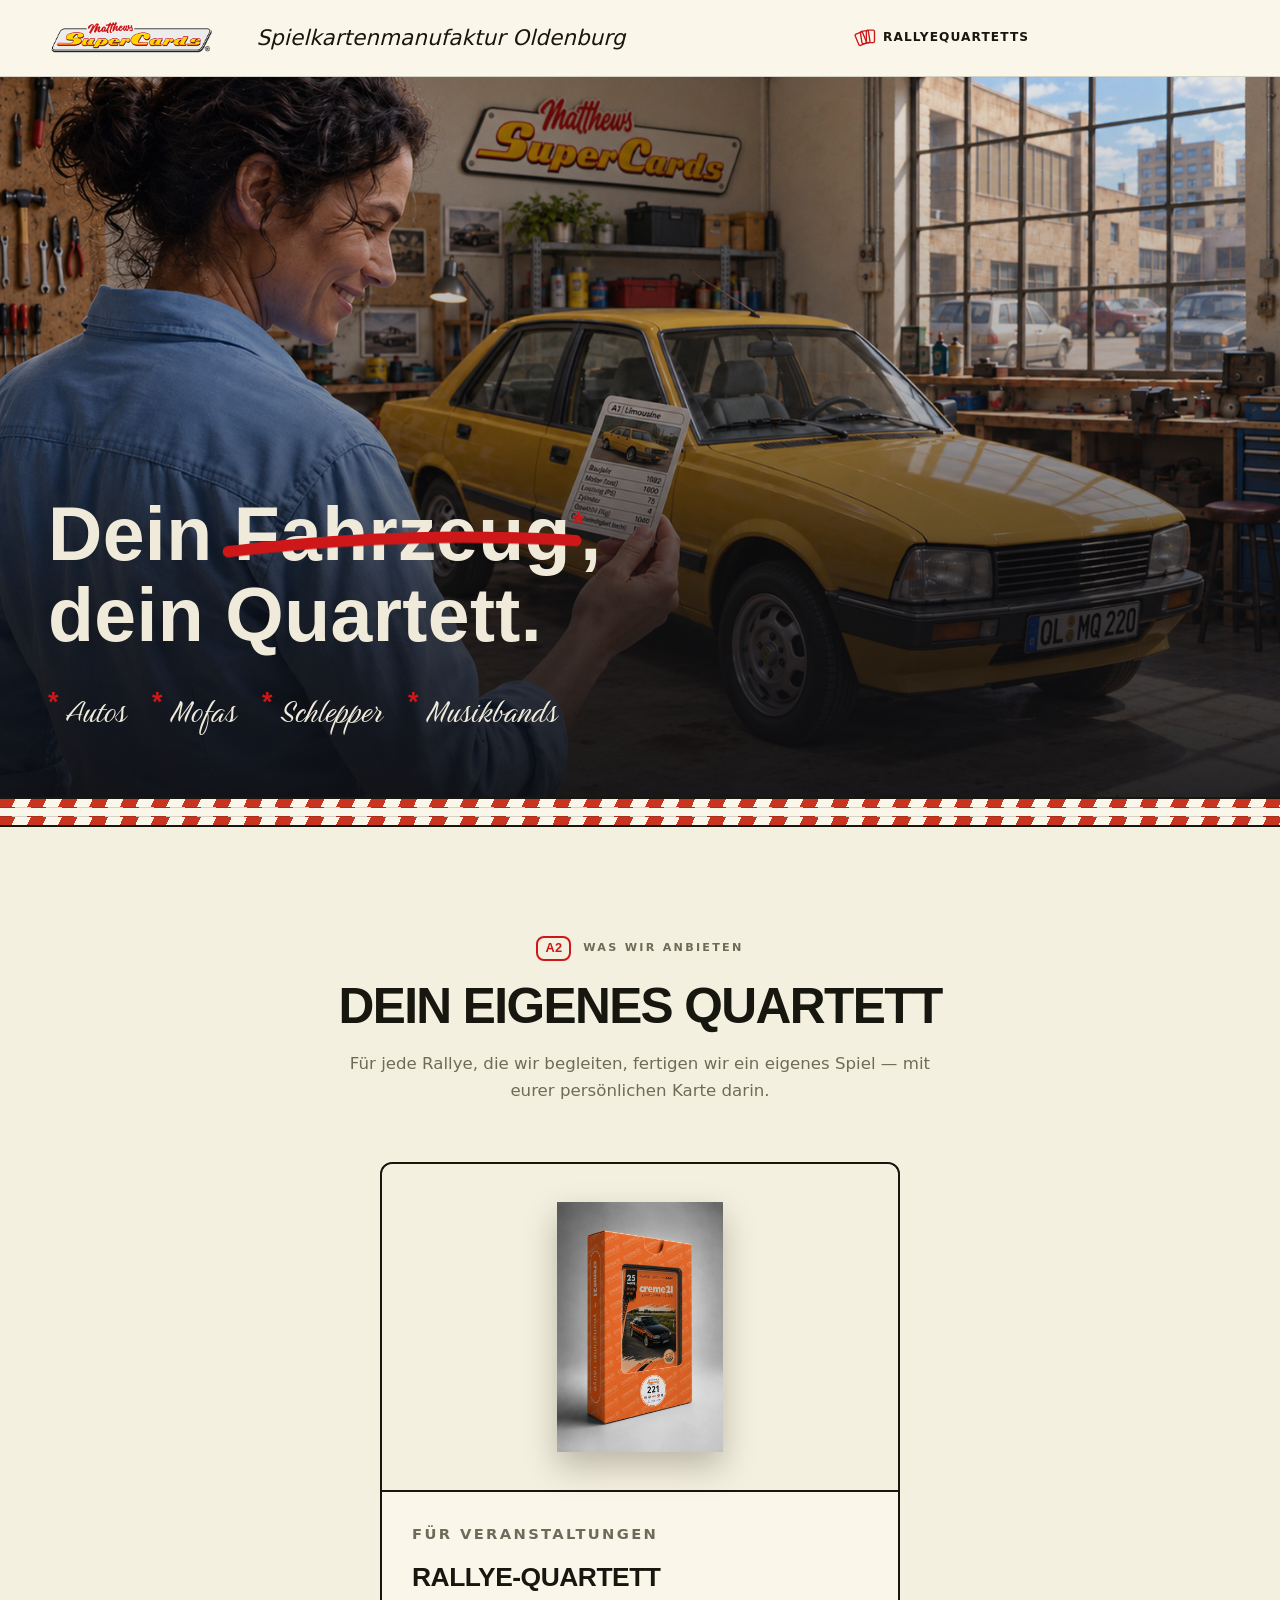
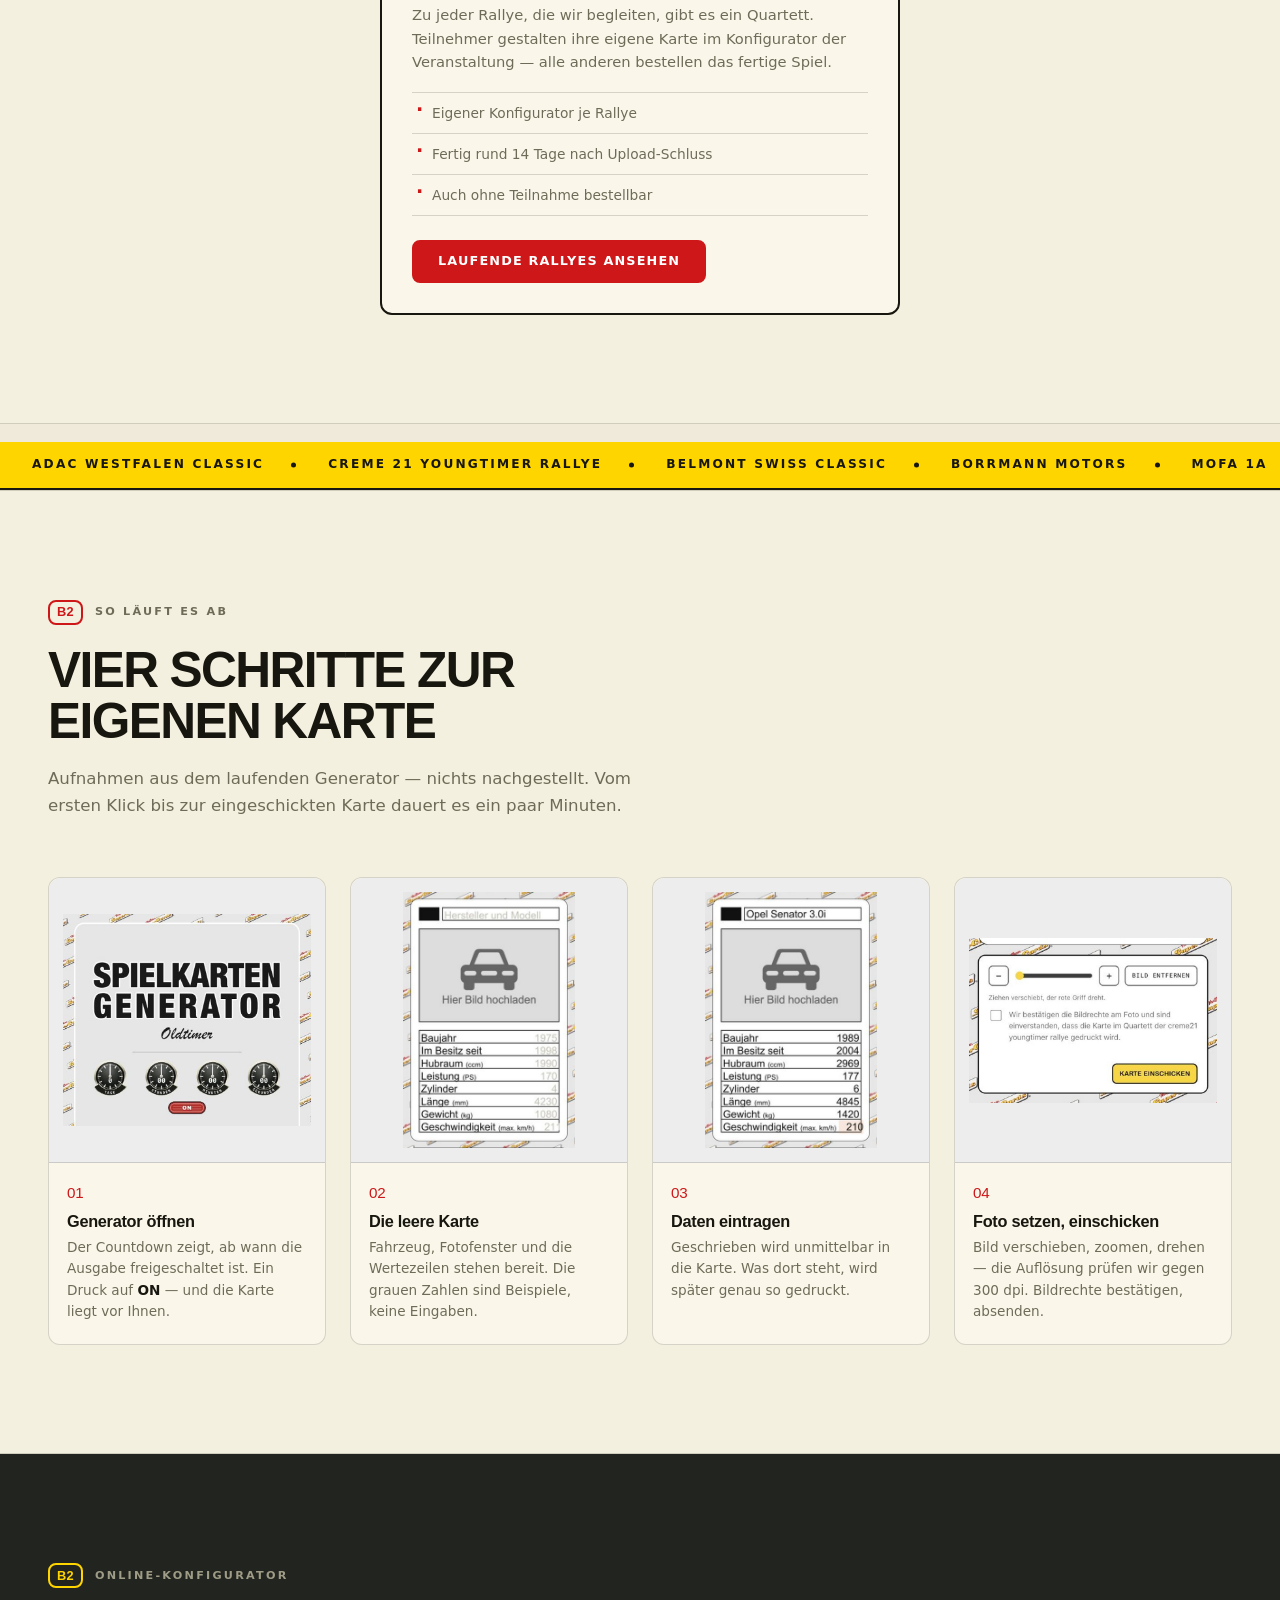
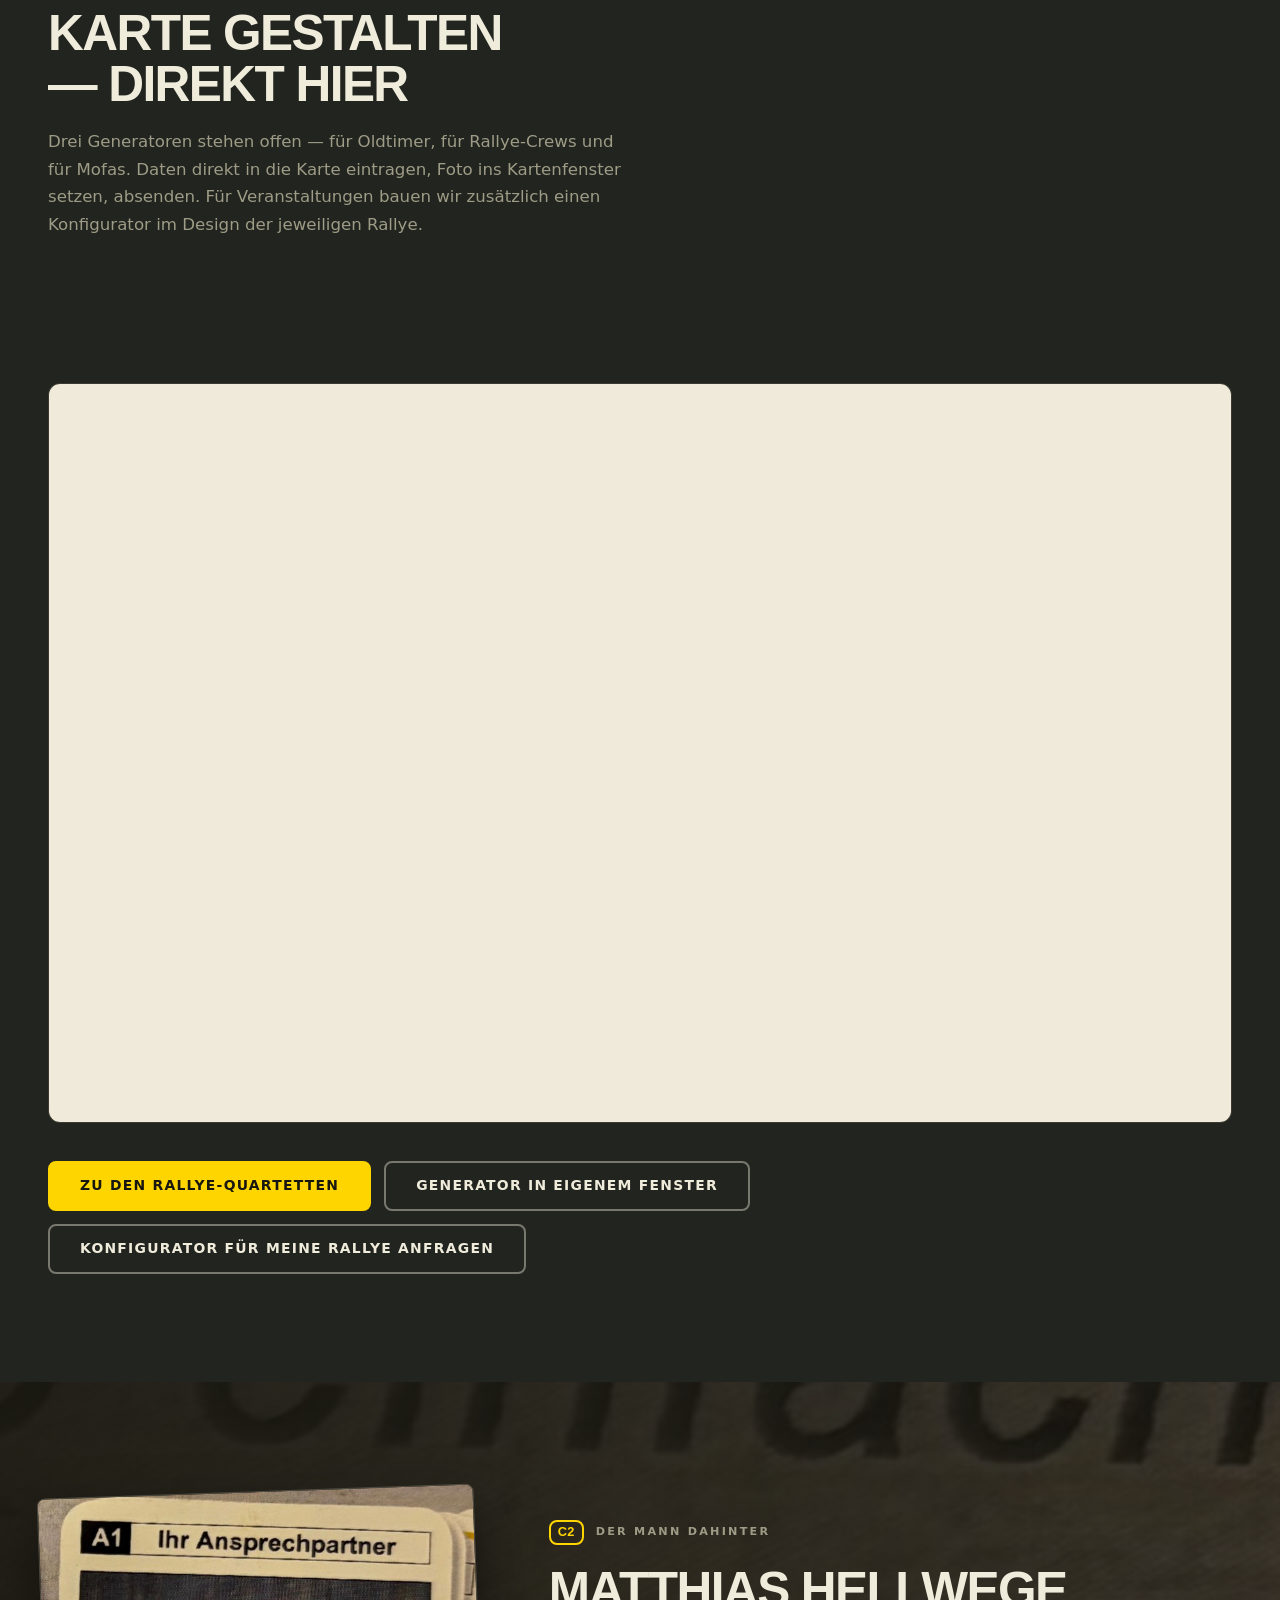
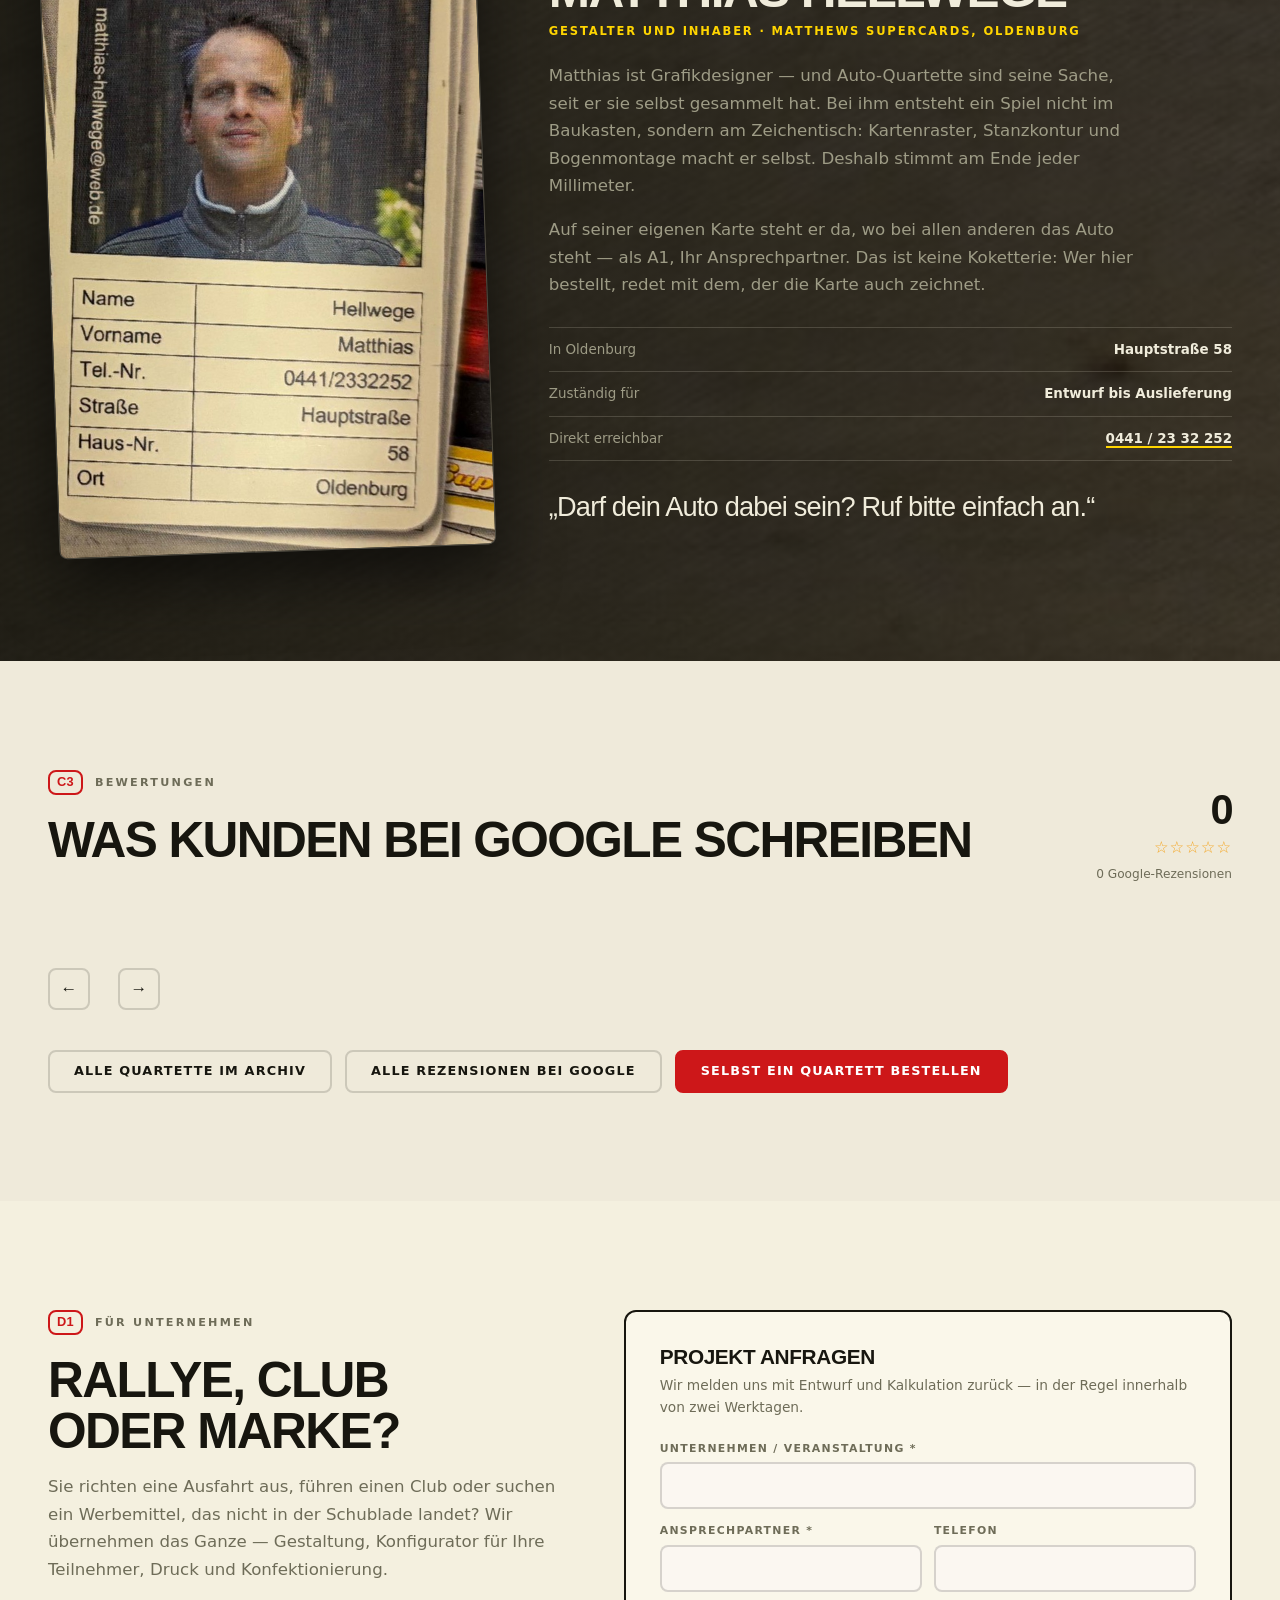
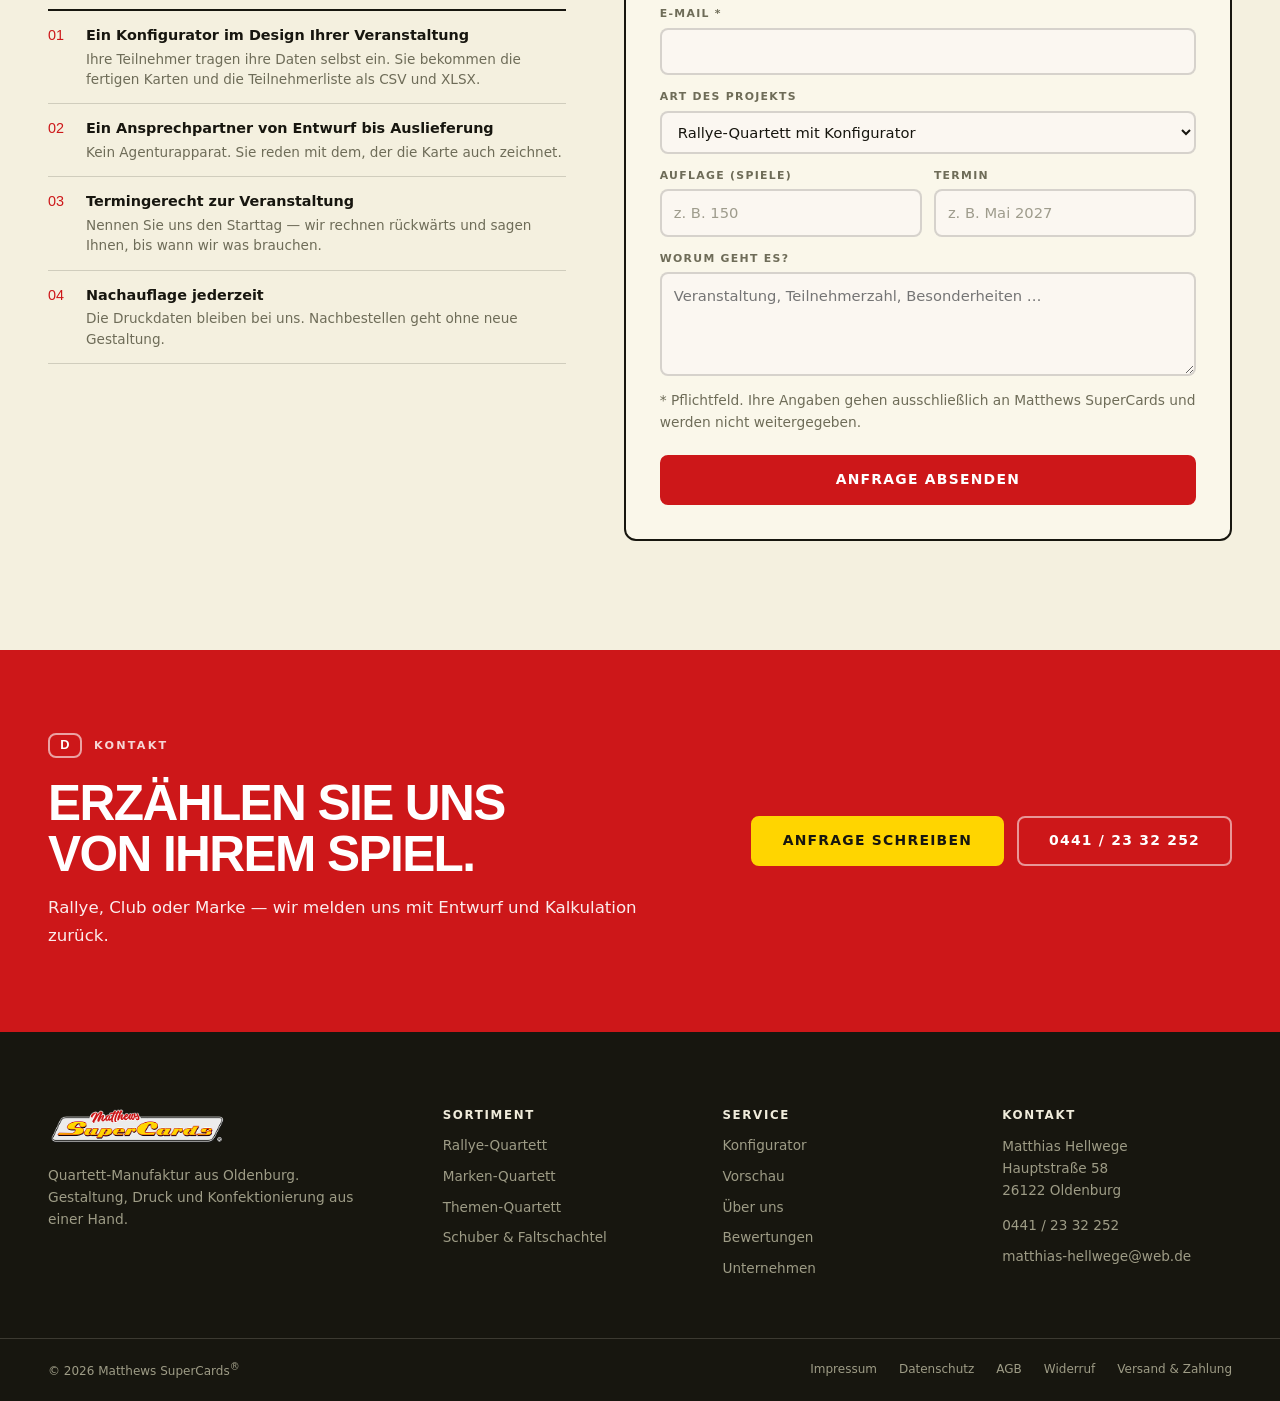
==== commit 5c8e6555: "Hero-Feinschliff, Plural, Rennstreifen, Konfigurator angebunden - Hero wieder randfüllend zugeschnit" ====
--- a/website/index.html
+++ b/website/index.html
@@ -32,7 +32,7 @@
     <span class="head__claim">Spielkartenmanufaktur&nbsp;Oldenburg</span>
     <!-- NAV:START -->
     <nav class="nav" aria-label="Hauptnavigation">
-      <a href="rallyes.html" class="navlink"><svg class="navkarten" viewBox="0 0 26 22" width="22" height="19" aria-hidden="true"><g fill="none" stroke="currentColor" stroke-width="1.6" stroke-linejoin="round"><rect x="3.2" y="5.4" width="9.6" height="14.2" rx="1.6" transform="rotate(-22 8 12.5)"/><rect x="8.4" y="3.2" width="9.6" height="14.6" rx="1.6" transform="rotate(-9 13.2 10.5)"/><rect x="14.6" y="2.2" width="9.6" height="14.8" rx="1.6"/></g></svg>Rallyes</a>
+      <a href="rallyes.html" class="navlink"><svg class="navkarten" viewBox="0 0 26 22" width="22" height="19" aria-hidden="true"><g fill="none" stroke="currentColor" stroke-width="1.6" stroke-linejoin="round"><rect x="3.2" y="5.4" width="9.6" height="14.2" rx="1.6" transform="rotate(-22 8 12.5)"/><rect x="8.4" y="3.2" width="9.6" height="14.6" rx="1.6" transform="rotate(-9 13.2 10.5)"/><rect x="14.6" y="2.2" width="9.6" height="14.8" rx="1.6"/></g></svg>Rallyequartetts</a>
     </nav>
     <!-- NAV:END -->
     <button class="burger" id="burger" aria-expanded="false" aria-controls="mobnav" aria-label="Menü öffnen">
@@ -41,7 +41,7 @@
   </div>
   <!-- MOBNAV:START -->
   <div class="mobnav" id="mobnav" hidden>
-    <a href="rallyes.html" class="navlink"><svg class="navkarten" viewBox="0 0 26 22" width="22" height="19" aria-hidden="true"><g fill="none" stroke="currentColor" stroke-width="1.6" stroke-linejoin="round"><rect x="3.2" y="5.4" width="9.6" height="14.2" rx="1.6" transform="rotate(-22 8 12.5)"/><rect x="8.4" y="3.2" width="9.6" height="14.6" rx="1.6" transform="rotate(-9 13.2 10.5)"/><rect x="14.6" y="2.2" width="9.6" height="14.8" rx="1.6"/></g></svg>Rallyes</a>
+    <a href="rallyes.html" class="navlink"><svg class="navkarten" viewBox="0 0 26 22" width="22" height="19" aria-hidden="true"><g fill="none" stroke="currentColor" stroke-width="1.6" stroke-linejoin="round"><rect x="3.2" y="5.4" width="9.6" height="14.2" rx="1.6" transform="rotate(-22 8 12.5)"/><rect x="8.4" y="3.2" width="9.6" height="14.6" rx="1.6" transform="rotate(-9 13.2 10.5)"/><rect x="14.6" y="2.2" width="9.6" height="14.8" rx="1.6"/></g></svg>Rallyequartetts</a>
     <a class="btn btn--marke" href="rallyes.html">Quartett bestellen</a>
   </div>
   <!-- MOBNAV:END -->
@@ -54,7 +54,7 @@
   <div class="hero__grund" aria-hidden="true"></div>
   <div class="wrap hero__in">
     <div class="hero__copy">
-      <h1>Dein <span class="streich">Fahrzeug<svg class="wischer" viewBox="0 0 220 44" preserveAspectRatio="none" aria-hidden="true"><path d="M5 31c38-9 74-14 112-16 31-2 62-1 98 3"/></svg></span><sup>*</sup>,<br>dein Quartett.</h1>
+      <h1>Dein <span class="streich">Fahrzeug<svg class="wischer" viewBox="0 0 220 44" preserveAspectRatio="none" aria-hidden="true"><path d="M5 31c38-9 74-14 112-16 31-2 62-1 98 3"/></svg></span><sup>*</sup><span class="kom">,</span><br>dein Quartett.</h1>
       <ul class="hero__stern">
         <li>Autos</li><li>Mofas</li><li>Schlepper</li><li>Musikbands</li>
       </ul>
@@ -71,7 +71,7 @@
       <p class="tag"><span class="tag__id">A2</span> Was wir anbieten</p>
       <h2>Dein eigenes Quartett</h2>
       <p class="sec__lead">Für jede Rallye, die wir begleiten, fertigen wir ein eigenes
-        Spiel — mit deiner persönlichen Karte darin.</p>
+        Spiel — mit eurer persönlichen Karte darin.</p>
     </header>
 
     <div class="wahl__grid">
--- a/website/assets/css/style.css
+++ b/website/assets/css/style.css
@@ -164,8 +164,12 @@
 .nav{ display:flex; gap:clamp(14px,1.7vw,26px); margin-inline:auto }
 .nav a{ position:relative; padding:6px 0; text-decoration:none; font-size:.76rem; font-weight:800;
   letter-spacing:.09em; text-transform:uppercase; white-space:nowrap }
-.nav a::after{ content:''; position:absolute; left:0; bottom:0; width:0; height:2px;
-  background:var(--marke); transition:width .22s var(--fx) }
+.nav a::after{ content:''; position:absolute; left:0; bottom:-1px; width:0; height:5px;
+  background:repeating-linear-gradient(90deg,
+    var(--ink) 0 5px, var(--paper) 5px 10px);
+  background-size:10px 100%;
+  box-shadow:inset 0 0 0 1px rgba(23,22,15,.5);
+  transition:width .22s var(--fx) }
 .nav a:hover::after,.nav a.is-cur::after{ width:100% }
 .head__act{ display:flex; gap:10px; flex:none }
 .head__act .btn--ghost{ --fg:var(--ink) }
@@ -964,15 +968,18 @@
    Das Flyer-Motiv füllt den Bildschirm, darüber nur noch die
    Überschrift und die Sternauflistung.                        */
 
-.hero--voll{ position:relative; min-height:clamp(520px,84vh,760px);
-  display:flex; align-items:center; overflow:hidden; background:var(--ink) }
-.hero__grund{ position:absolute; inset:0;
-  background:url('../img/flyer-cards.jpg') center/cover no-repeat }
+.hero--voll{ position:relative; width:100%;
+  min-height:clamp(500px,80vh,720px);
+  display:flex; align-items:flex-end; overflow:hidden; background:var(--ink) }
+.hero__grund{ position:absolute; inset:0; overflow:hidden;
+  background:url('../img/hero-werkstatt.jpg') center 40%/cover no-repeat }
+/* Abdunklung von unten: die Werkstatt bleibt oben frei, die Schrift steht
+   unten im Dunkeln — Karte und Fahrzeug bleiben sichtbar. */
 .hero__grund::after{ content:''; position:absolute; inset:0;
-  background:linear-gradient(100deg, rgba(14,14,17,.88) 0%, rgba(14,14,17,.72) 46%,
-    rgba(14,14,17,.34) 100%) }
-.hero--voll .hero__in{ position:relative; display:block;
-  padding-block:clamp(48px,7vw,96px) }
+  background:linear-gradient(to top, rgba(14,14,17,.90) 0%, rgba(14,14,17,.74) 26%,
+    rgba(14,14,17,.34) 54%, rgba(14,14,17,.10) 100%) }
+.hero--voll .hero__in{ position:relative; display:block; width:100%;
+  padding-block:clamp(56px,9vw,104px) clamp(36px,5vw,62px) }
 .hero--voll .hero__copy{ max-width:760px; display:block }
 .hero--voll h1{ color:var(--paper); font-size:clamp(2.3rem,6.6vw,4.7rem);
   line-height:1.08; letter-spacing:.005em; text-transform:none }
@@ -988,7 +995,14 @@
 .hero--voll .hero__act{ margin:clamp(28px,3.4vw,40px) 0 0 }
 
 @media (max-width:860px){
-  .hero--voll{ min-height:auto }
+  /* Hochformat: mehr Höhe und kräftigere Abdunklung, sonst steht die
+     weiße Schrift auf dem hellen Fahrzeug. */
+  /* Hochformat: Bild oben in voller Breite, Schrift darunter im Dunkeln */
+  .hero--voll{ min-height:clamp(440px,64vh,560px) }
+  .hero__grund{ background-position:38% 40% }
+  .hero__grund::after{ background:linear-gradient(to top,
+    rgba(14,14,17,.94) 0%, rgba(14,14,17,.84) 34%,
+    rgba(14,14,17,.56) 66%, rgba(14,14,17,.26) 100%) }
   .hero--voll .hero__copy{ display:block }
   .hero--voll .hero__act .btn{ width:100% }
 }
@@ -1008,8 +1022,8 @@
 
 /* ── Kopfzeile: Claim dicht am Logo, kursiv wie der Schriftzug ── */
 .head__claim{ flex:none; margin-left:10px; align-self:center;
-  font-size:1.02rem; font-style:italic; font-weight:800;
-  letter-spacing:.01em; line-height:1; color:var(--ink); white-space:nowrap }
+  font-size:1.34rem; font-style:italic; font-weight:300;
+  letter-spacing:.005em; line-height:1; color:var(--ink); white-space:nowrap }
 @media (max-width:860px){ .head__claim{ display:none } }
 
 /* Kartenfächer vor den Rallye-Spielen */
@@ -1021,7 +1035,7 @@
   color:var(--paper) }
 .wischer{ position:absolute; left:-4%; top:38%; width:108%; height:.5em;
   overflow:visible; pointer-events:none }
-.wischer path{ fill:none; stroke:var(--marke); stroke-width:7;
+.wischer path{ fill:none; stroke:var(--marke); stroke-width:11;
   stroke-linecap:round; vector-effect:non-scaling-stroke;
   /* leichte Unregelmäßigkeit, damit der Strich gezogen wirkt */
   filter:drop-shadow(0 1px 0 rgba(205,23,25,.55)) }
@@ -1029,13 +1043,13 @@
 
 /* Kategorien in der Handschrift des Konfigurators, Sterne rot */
 /* Kategorien in Handschrift, Sterne wie der in der Überschrift */
-.hero__stern{ gap:6px 22px }
+.hero__stern{ gap:6px 26px }
 .hero__stern li{ font-family:var(--f-hand); font-weight:400;
   font-size:clamp(1.6rem,3.6vw,2.4rem); letter-spacing:0;
-  padding:0 0 0 26px; line-height:1.15 }
-.hero__stern li::before{ content:'*'; position:absolute; left:0; top:.46em;
+  padding:0 0 0 18px; line-height:1.15 }
+.hero__stern li::before{ content:'*'; position:absolute; left:0; top:.44em;
   transform:translateY(-50%);
-  font-family:var(--f-disp); font-size:.58em; font-weight:900;
+  font-family:var(--f-disp); font-size:.7em; font-weight:900;
   color:var(--marke); line-height:1 }
 /* Nur noch ein Angebotsweg — Kachel mittig statt zweispaltig */
 .wahl__grid{ grid-template-columns:minmax(0,520px); justify-content:center }
@@ -1107,3 +1121,6 @@
 /* zweiter Weg je Archiveintrag: Karte selbst bauen */
 .qk2__link--bauen{ margin-top:4px; color:var(--muted) }
 .qk2__link--bauen:hover{ color:var(--marke) }
+
+/* Komma rückt dicht an das Wort, der Stern steht hochgestellt davor */
+.hero--voll h1 .kom{ margin-left:-.06em }
